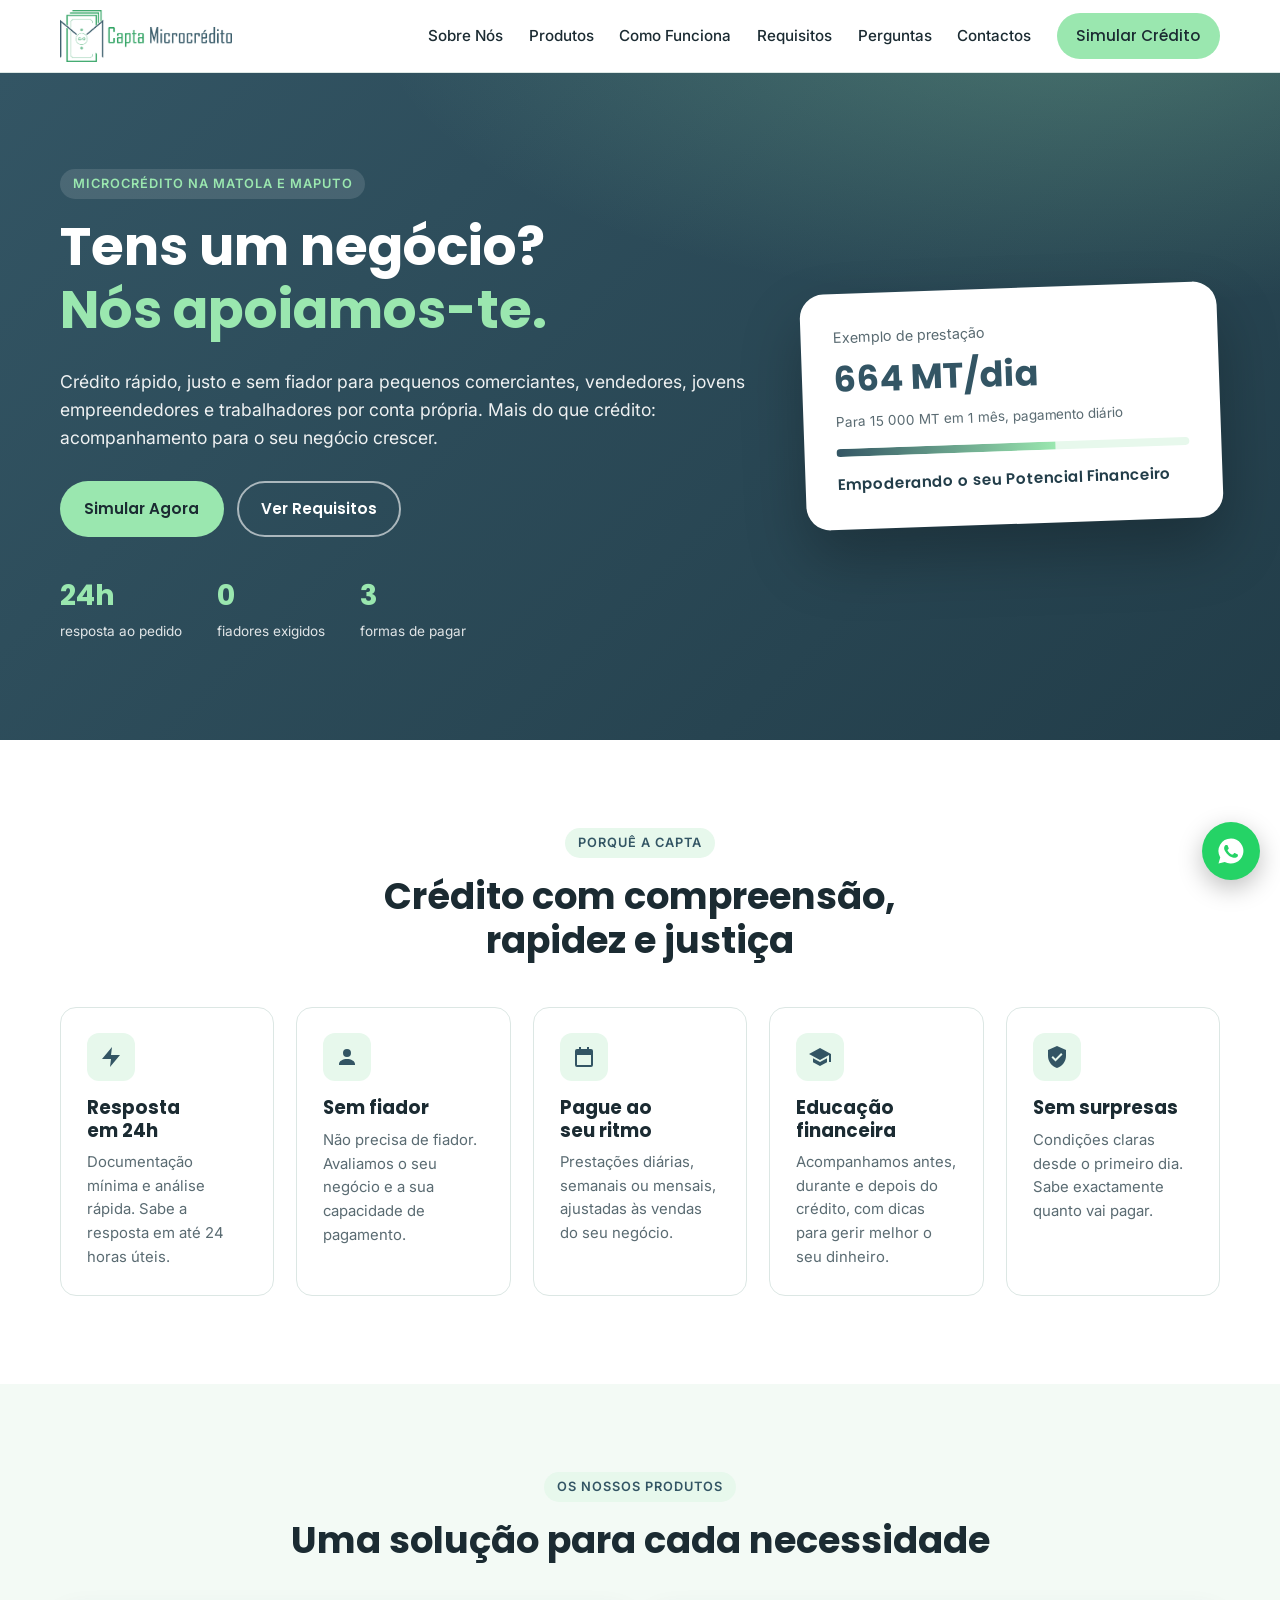
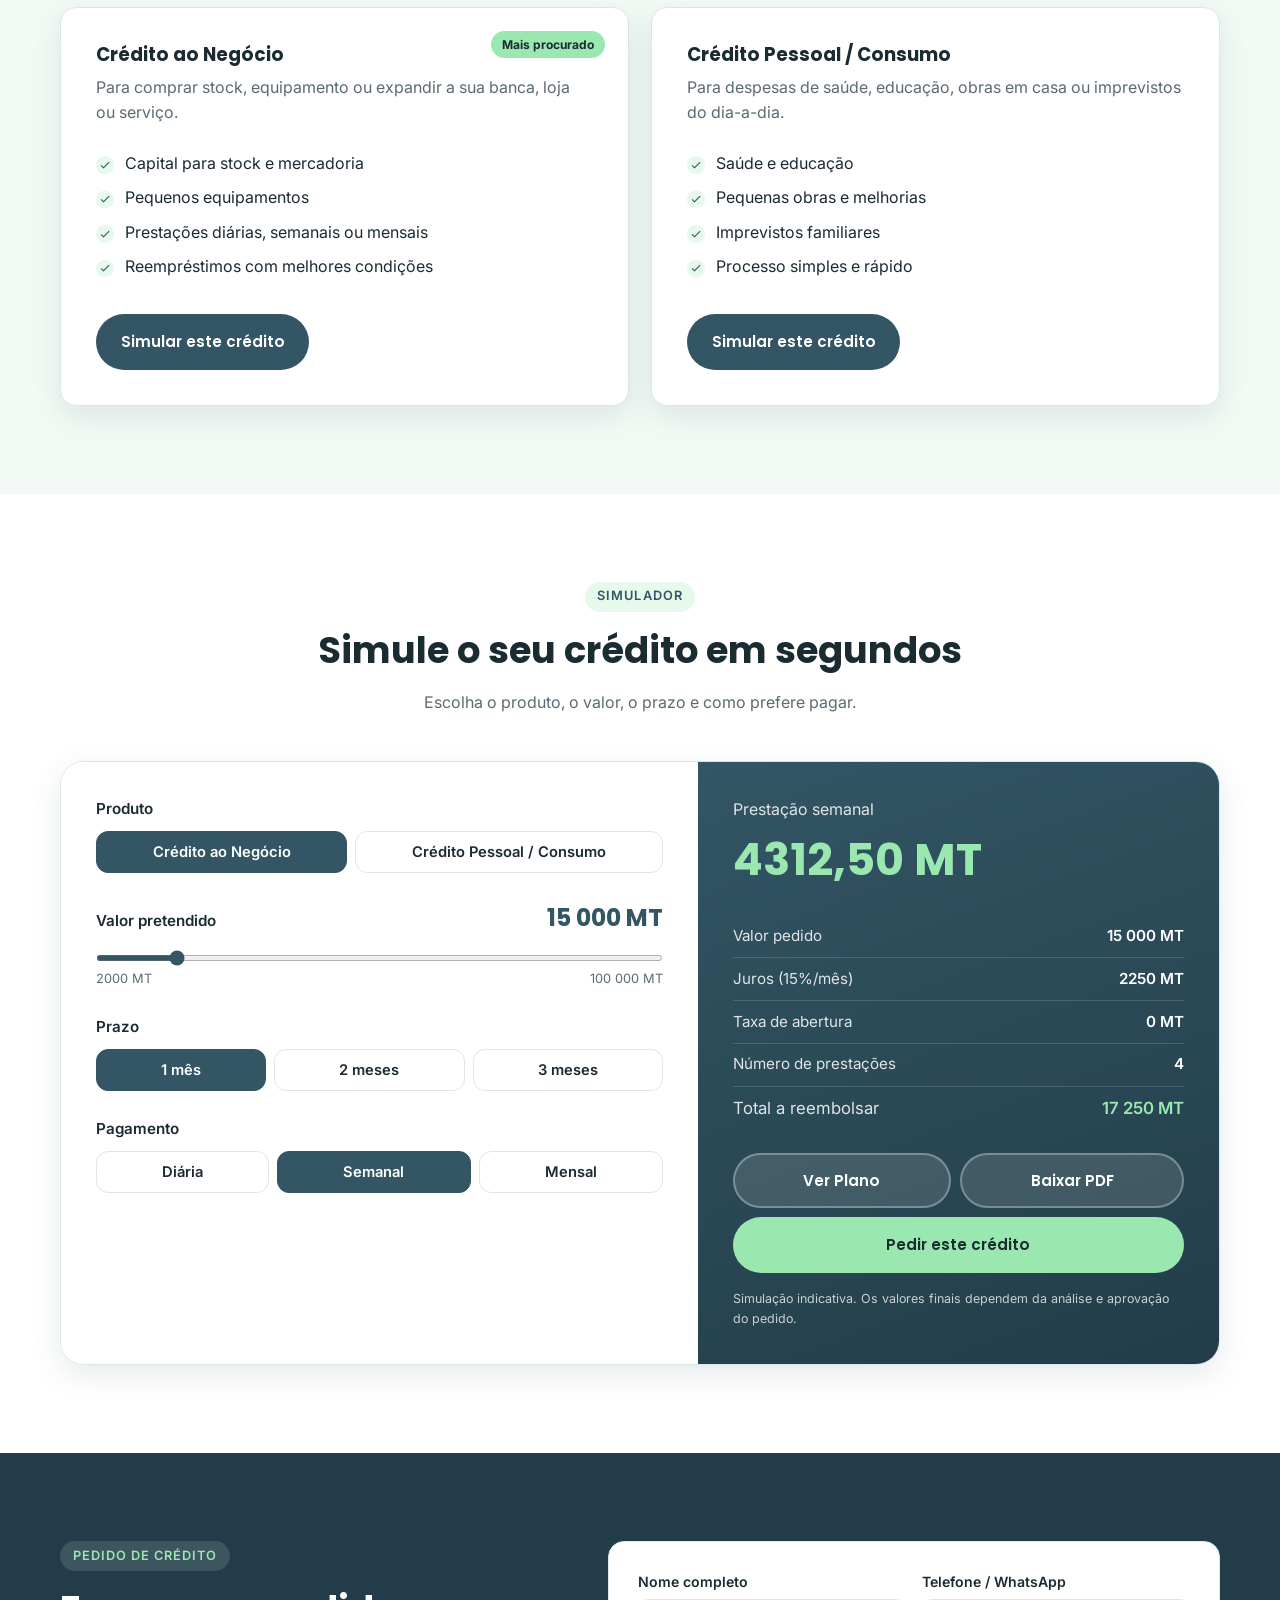
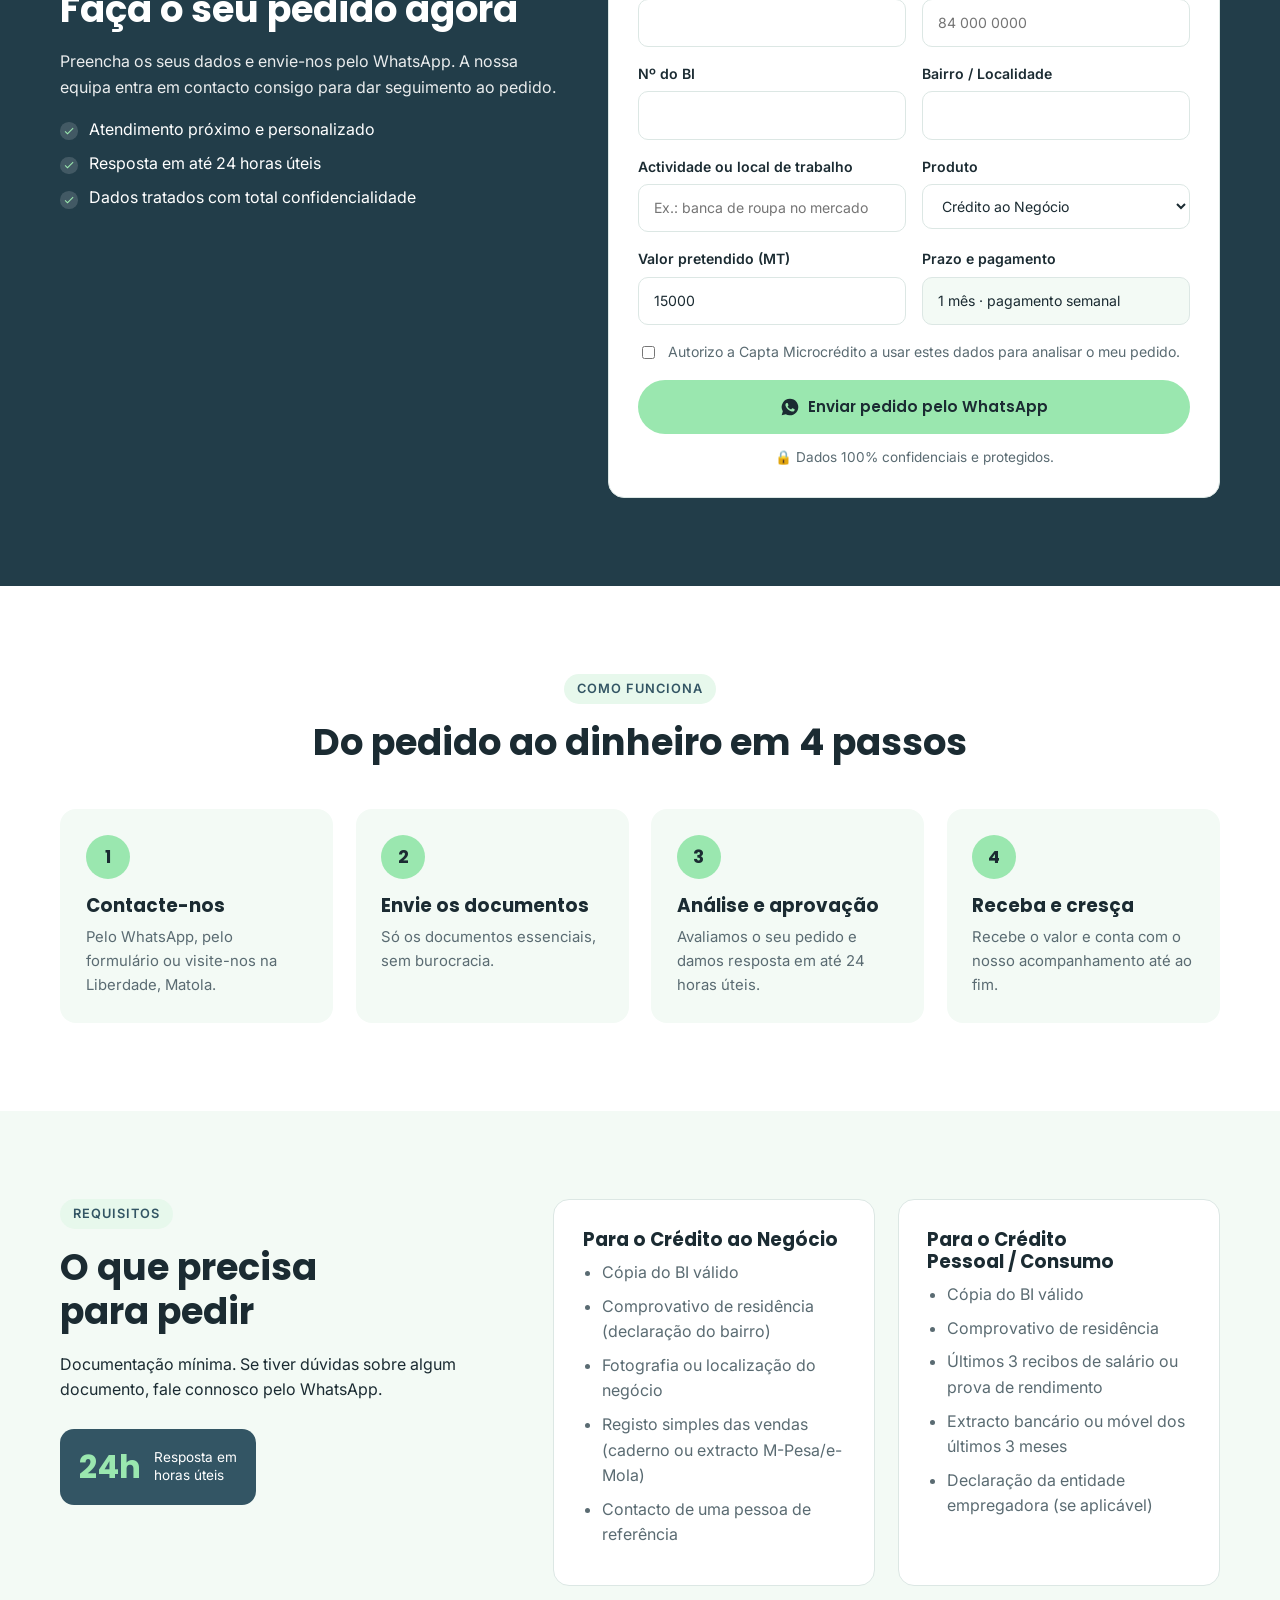
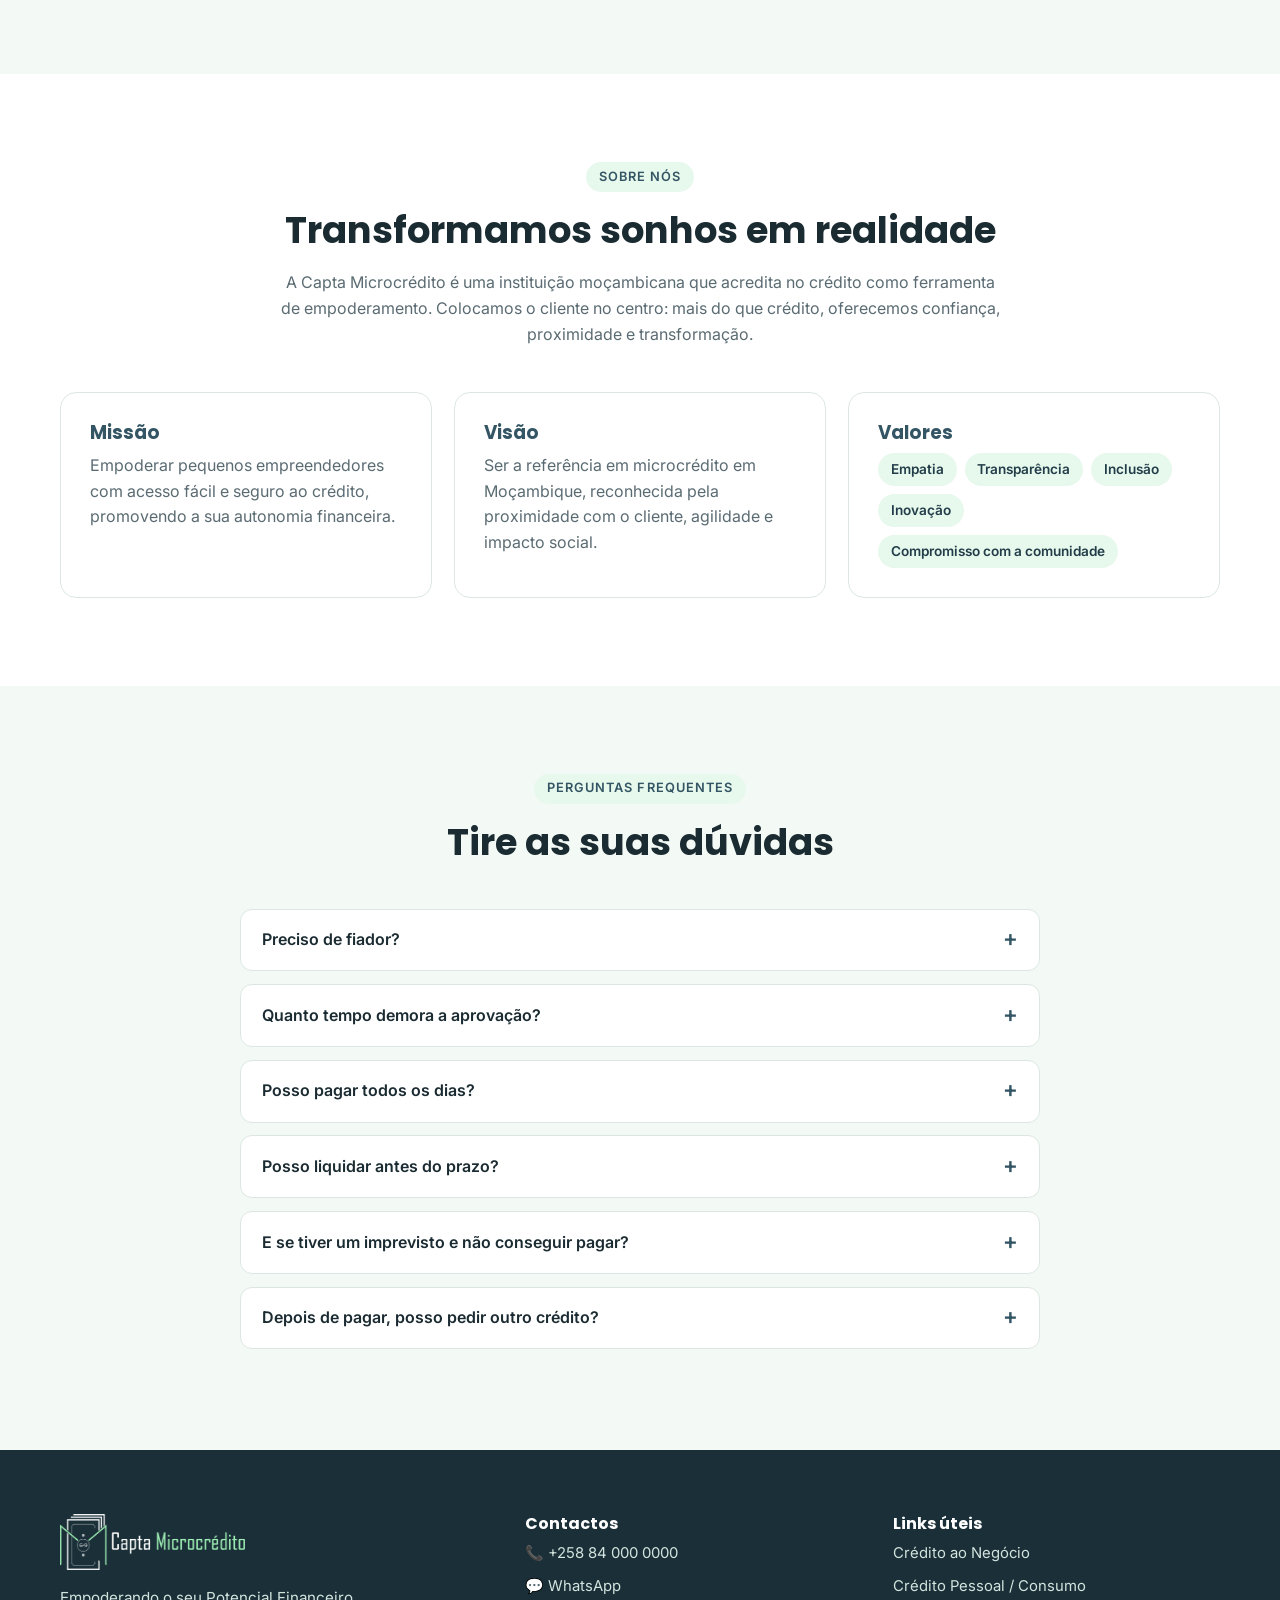
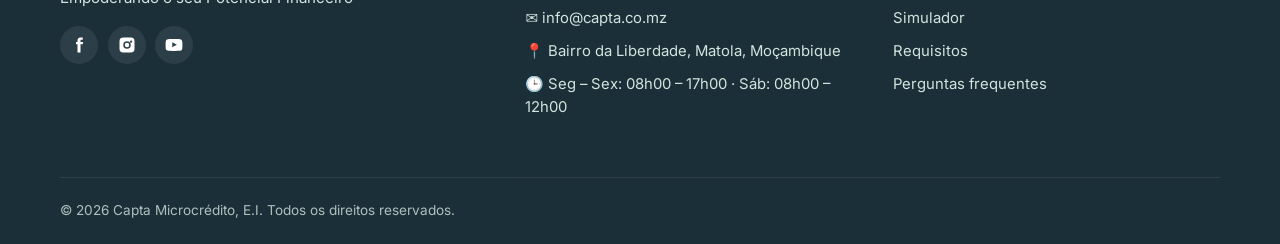
==== index.html @ 73d85172 "Site Capta: index.html" ====
<!doctype html>
<html lang="pt">
<head>
  <meta charset="utf-8">
  <meta name="viewport" content="width=device-width, initial-scale=1">
  <title>Capta Microcrédito | Crédito rápido e justo em Moçambique</title>
  <meta name="description" content="Capta Microcrédito: crédito para o seu negócio e para as suas necessidades pessoais, sem fiador, com resposta em até 24 horas. Simule já.">
  <meta property="og:title" content="Capta Microcrédito — Empoderando o seu Potencial Financeiro">
  <meta property="og:description" content="Crédito rápido, justo e sem fiador para pequenos empreendedores. Simule online.">
  <link rel="icon" href="assets/favicon.png" type="image/png">
  <link rel="apple-touch-icon" href="assets/favicon.png">
  <meta name="theme-color" content="#335564">
  <link rel="preconnect" href="https://fonts.googleapis.com">
  <link rel="preconnect" href="https://fonts.gstatic.com" crossorigin>
  <link href="https://fonts.googleapis.com/css2?family=Poppins:wght@500;600;700&family=Inter:wght@400;500;600&display=swap" rel="stylesheet">
  <link rel="stylesheet" href="css/style.css">
</head>
<body>

<!-- ============ CABEÇALHO ============ -->
<header class="header" id="topo">
  <div class="container header__inner">
    <a href="#topo" class="logo" aria-label="Capta Microcrédito — início">
      <img src="assets/logo.png" alt="Capta Microcrédito" width="172" height="52">
    </a>
    <button class="menu-toggle" aria-label="Abrir menu" aria-expanded="false">
      <span></span><span></span><span></span>
    </button>
    <nav class="nav" aria-label="Menu principal">
      <a href="#sobre">Sobre Nós</a>
      <a href="#produtos">Produtos</a>
      <a href="#como-funciona">Como Funciona</a>
      <a href="#requisitos">Requisitos</a>
      <a href="#faq">Perguntas</a>
      <a href="#contactos">Contactos</a>
      <a href="#simulador" class="btn btn--accent btn--sm">Simular Crédito</a>
    </nav>
  </div>
</header>

<main>
<!-- ============ HERO ============ -->
<section class="hero">
  <div class="container hero__inner">
    <div class="hero__text">
      <span class="eyebrow">Microcrédito na Matola e Maputo</span>
      <h1>Tens um negócio? <br><span class="hl">Nós apoiamos-te.</span></h1>
      <p class="lead">Crédito rápido, justo e sem fiador para pequenos comerciantes, vendedores, jovens empreendedores e trabalhadores por conta própria. Mais do que crédito: acompanhamento para o seu negócio crescer.</p>
      <div class="hero__cta">
        <a href="#simulador" class="btn btn--accent">Simular Agora</a>
        <a href="#requisitos" class="btn btn--ghost">Ver Requisitos</a>
      </div>
      <ul class="hero__stats">
        <li><strong>24h</strong><span>resposta ao pedido</span></li>
        <li><strong>0</strong><span>fiadores exigidos</span></li>
        <li><strong>3</strong><span>formas de pagar</span></li>
      </ul>
    </div>
    <div class="hero__card" aria-hidden="true">
      <div class="mini-sim">
        <p class="mini-sim__label">Exemplo de prestação</p>
        <p class="mini-sim__value" id="heroExemplo">—</p>
        <p class="mini-sim__note" id="heroExemploNota">&nbsp;</p>
        <div class="mini-sim__bar"><span></span></div>
        <p class="mini-sim__slogan">Empoderando o seu Potencial Financeiro</p>
      </div>
    </div>
  </div>
</section>

<!-- ============ DIFERENCIAIS ============ -->
<section class="section" id="diferenciais">
  <div class="container">
    <div class="section__head">
      <span class="eyebrow">Porquê a Capta</span>
      <h2>Crédito com compreensão, rapidez e justiça</h2>
    </div>
    <div class="grid grid--5">
      <article class="feature">
        <div class="feature__icon"><svg viewBox="0 0 24 24"><path d="M13 2 3 14h9l-1 8 10-12h-9l1-8z"/></svg></div>
        <h3>Resposta em 24h</h3>
        <p>Documentação mínima e análise rápida. Sabe a resposta em até 24 horas úteis.</p>
      </article>
      <article class="feature">
        <div class="feature__icon"><svg viewBox="0 0 24 24"><path d="M12 12a4 4 0 1 0 0-8 4 4 0 0 0 0 8zm0 2c-4 0-8 2-8 5v1h16v-1c0-3-4-5-8-5z"/></svg></div>
        <h3>Sem fiador</h3>
        <p>Não precisa de fiador. Avaliamos o seu negócio e a sua capacidade de pagamento.</p>
      </article>
      <article class="feature">
        <div class="feature__icon"><svg viewBox="0 0 24 24"><path d="M7 2v2H5a2 2 0 0 0-2 2v14a2 2 0 0 0 2 2h14a2 2 0 0 0 2-2V6a2 2 0 0 0-2-2h-2V2h-2v2H9V2H7zm-2 8h14v10H5V10z"/></svg></div>
        <h3>Pague ao seu ritmo</h3>
        <p>Prestações diárias, semanais ou mensais, ajustadas às vendas do seu negócio.</p>
      </article>
      <article class="feature">
        <div class="feature__icon"><svg viewBox="0 0 24 24"><path d="M12 3 1 9l11 6 9-4.9V17h2V9L12 3zM5 13.2v4L12 21l7-3.8v-4L12 17l-7-3.8z"/></svg></div>
        <h3>Educação financeira</h3>
        <p>Acompanhamos antes, durante e depois do crédito, com dicas para gerir melhor o seu dinheiro.</p>
      </article>
      <article class="feature">
        <div class="feature__icon"><svg viewBox="0 0 24 24"><path d="M12 1 3 5v6c0 5.5 3.8 10.7 9 12 5.2-1.3 9-6.5 9-12V5l-9-4zm-1.5 15.5-4-4 1.4-1.4 2.6 2.6 5.6-5.6 1.4 1.4-7 7z"/></svg></div>
        <h3>Sem surpresas</h3>
        <p>Condições claras desde o primeiro dia. Sabe exactamente quanto vai pagar.</p>
      </article>
    </div>
  </div>
</section>

<!-- ============ PRODUTOS ============ -->
<section class="section section--tint" id="produtos">
  <div class="container">
    <div class="section__head">
      <span class="eyebrow">Os nossos produtos</span>
      <h2>Uma solução para cada necessidade</h2>
    </div>
    <div class="grid grid--2">
      <article class="product">
        <div class="product__tag">Mais procurado</div>
        <h3>Crédito ao Negócio</h3>
        <p>Para comprar stock, equipamento ou expandir a sua banca, loja ou serviço.</p>
        <ul class="checks">
          <li>Capital para stock e mercadoria</li>
          <li>Pequenos equipamentos</li>
          <li>Prestações diárias, semanais ou mensais</li>
          <li>Reempréstimos com melhores condições</li>
        </ul>
        <a href="#simulador" class="btn btn--primary" data-produto="negocio">Simular este crédito</a>
      </article>
      <article class="product">
        <h3>Crédito Pessoal / Consumo</h3>
        <p>Para despesas de saúde, educação, obras em casa ou imprevistos do dia-a-dia.</p>
        <ul class="checks">
          <li>Saúde e educação</li>
          <li>Pequenas obras e melhorias</li>
          <li>Imprevistos familiares</li>
          <li>Processo simples e rápido</li>
        </ul>
        <a href="#simulador" class="btn btn--primary" data-produto="consumo">Simular este crédito</a>
      </article>
    </div>
  </div>
</section>

<!-- ============ SIMULADOR ============ -->
<section class="section" id="simulador">
  <div class="container">
    <div class="section__head">
      <span class="eyebrow">Simulador</span>
      <h2>Simule o seu crédito em segundos</h2>
      <p>Escolha o produto, o valor, o prazo e como prefere pagar.</p>
    </div>

    <div class="sim">
      <form class="sim__form" id="simForm" onsubmit="return false">
        <fieldset class="seg" aria-label="Produto">
          <legend>Produto</legend>
          <div class="seg__opts" id="simProduto"></div>
        </fieldset>

        <div class="field">
          <div class="field__row">
            <label for="simValor">Valor pretendido</label>
            <output id="simValorOut" class="field__val">—</output>
          </div>
          <input type="range" id="simValor">
          <div class="field__minmax"><span id="simMin"></span><span id="simMax"></span></div>
        </div>

        <fieldset class="seg" aria-label="Prazo">
          <legend>Prazo</legend>
          <div class="seg__opts" id="simPrazo"></div>
        </fieldset>

        <fieldset class="seg" aria-label="Frequência de pagamento">
          <legend>Pagamento</legend>
          <div class="seg__opts" id="simFreq"></div>
        </fieldset>
      </form>

      <div class="sim__result" aria-live="polite">
        <p class="sim__label" id="resPrestLabel">Prestação</p>
        <p class="sim__big" id="resPrest">—</p>
        <dl class="sim__list">
          <div><dt>Valor pedido</dt><dd id="resValor">—</dd></div>
          <div><dt>Juros (<span id="resTaxa"></span>)</dt><dd id="resJuros">—</dd></div>
          <div id="resAberturaRow"><dt>Taxa de abertura</dt><dd id="resAbertura">—</dd></div>
          <div><dt>Número de prestações</dt><dd id="resN">—</dd></div>
          <div class="sim__total"><dt>Total a reembolsar</dt><dd id="resTotal">—</dd></div>
        </dl>
        <div class="sim__actions">
          <button type="button" class="btn btn--light" id="btnPlano">Ver Plano</button>
          <button type="button" class="btn btn--light" id="btnPdf">Baixar PDF</button>
          <a href="#pedido" class="btn btn--accent" id="btnPedir">Pedir este crédito</a>
        </div>
        <p class="sim__disclaimer">Simulação indicativa. Os valores finais dependem da análise e aprovação do pedido.</p>
      </div>
    </div>

    <div class="plano" id="plano" hidden>
      <div class="plano__head">
        <h3>Plano de pagamento</h3>
        <p id="planoResumo"></p>
      </div>
      <div class="table-wrap">
        <table>
          <thead><tr><th>Nº</th><th>Data prevista</th><th>Prestação</th><th>Saldo em dívida</th></tr></thead>
          <tbody id="planoBody"></tbody>
        </table>
      </div>
    </div>
  </div>
</section>

<!-- ============ PEDIDO ============ -->
<section class="section section--dark" id="pedido">
  <div class="container pedido">
    <div class="pedido__text">
      <span class="eyebrow eyebrow--light">Pedido de crédito</span>
      <h2>Faça o seu pedido agora</h2>
      <p>Preencha os seus dados e envie-nos pelo WhatsApp. A nossa equipa entra em contacto consigo para dar seguimento ao pedido.</p>
      <ul class="checks checks--light">
        <li>Atendimento próximo e personalizado</li>
        <li>Resposta em até 24 horas úteis</li>
        <li>Dados tratados com total confidencialidade</li>
      </ul>
    </div>
    <form class="card form" id="pedidoForm" novalidate>
      <div class="form__grid">
        <label>Nome completo<input name="nome" required autocomplete="name"></label>
        <label>Telefone / WhatsApp<input name="telefone" required inputmode="tel" autocomplete="tel" placeholder="84 000 0000"></label>
        <label>Nº do BI<input name="bi" required></label>
        <label>Bairro / Localidade<input name="bairro" required></label>
        <label>Actividade ou local de trabalho<input name="actividade" required placeholder="Ex.: banca de roupa no mercado"></label>
        <label>Produto
          <select name="produto" id="pedidoProduto"></select>
        </label>
        <label>Valor pretendido (MT)<input name="valor" id="pedidoValor" inputmode="numeric" required></label>
        <label>Prazo e pagamento<input name="prazo" id="pedidoPrazo" readonly></label>
      </div>
      <label class="consent"><input type="checkbox" name="consent" required> Autorizo a Capta Microcrédito a usar estes dados para analisar o meu pedido.</label>
      <p class="form__error" id="pedidoErro" hidden>Por favor preencha todos os campos e aceite a autorização.</p>
      <button type="submit" class="btn btn--accent btn--block">
        <svg class="wa-ico" viewBox="0 0 24 24" aria-hidden="true"><path d="M12 2a10 10 0 0 0-8.6 15.1L2 22l5-1.3A10 10 0 1 0 12 2zm5.4 14.2c-.2.6-1.3 1.2-1.8 1.2-.5.1-1 .2-3.3-.7-2.8-1.1-4.5-4-4.7-4.2-.1-.2-1.1-1.5-1.1-2.8 0-1.4.7-2 1-2.3.2-.3.5-.3.7-.3h.5c.2 0 .4 0 .6.5l.8 2c.1.2.1.3 0 .5l-.3.5-.4.4c-.1.1-.3.3-.1.6.2.3.7 1.2 1.5 1.9 1 .9 1.9 1.2 2.2 1.3.3.1.4.1.6-.1l.8-1c.2-.3.4-.2.6-.1l2 .9c.3.1.5.2.5.3.1.1.1.7-.1 1.3z"/></svg>
        Enviar pedido pelo WhatsApp
      </button>
      <p class="form__note">🔒 Dados 100% confidenciais e protegidos.</p>
    </form>
  </div>
</section>

<!-- ============ COMO FUNCIONA ============ -->
<section class="section" id="como-funciona">
  <div class="container">
    <div class="section__head">
      <span class="eyebrow">Como funciona</span>
      <h2>Do pedido ao dinheiro em 4 passos</h2>
    </div>
    <ol class="steps">
      <li><span class="steps__n">1</span><h3>Contacte-nos</h3><p>Pelo WhatsApp, pelo formulário ou visite-nos na Liberdade, Matola.</p></li>
      <li><span class="steps__n">2</span><h3>Envie os documentos</h3><p>Só os documentos essenciais, sem burocracia.</p></li>
      <li><span class="steps__n">3</span><h3>Análise e aprovação</h3><p>Avaliamos o seu pedido e damos resposta em até 24 horas úteis.</p></li>
      <li><span class="steps__n">4</span><h3>Receba e cresça</h3><p>Recebe o valor e conta com o nosso acompanhamento até ao fim.</p></li>
    </ol>
  </div>
</section>

<!-- ============ REQUISITOS ============ -->
<section class="section section--tint" id="requisitos">
  <div class="container req">
    <div class="req__text">
      <span class="eyebrow">Requisitos</span>
      <h2>O que precisa para pedir</h2>
      <p>Documentação mínima. Se tiver dúvidas sobre algum documento, fale connosco pelo WhatsApp.</p>
      <div class="badge-24"><strong>24h</strong><span>Resposta em<br>horas úteis</span></div>
    </div>
    <div class="grid grid--2 req__cols">
      <div class="card">
        <h3>Para o Crédito ao Negócio</h3>
        <ul class="docs">
          <li>Cópia do BI válido</li>
          <li>Comprovativo de residência (declaração do bairro)</li>
          <li>Fotografia ou localização do negócio</li>
          <li>Registo simples das vendas (caderno ou extracto M-Pesa/e-Mola)</li>
          <li>Contacto de uma pessoa de referência</li>
        </ul>
      </div>
      <div class="card">
        <h3>Para o Crédito Pessoal / Consumo</h3>
        <ul class="docs">
          <li>Cópia do BI válido</li>
          <li>Comprovativo de residência</li>
          <li>Últimos 3 recibos de salário ou prova de rendimento</li>
          <li>Extracto bancário ou móvel dos últimos 3 meses</li>
          <li>Declaração da entidade empregadora (se aplicável)</li>
        </ul>
      </div>
    </div>
  </div>
</section>

<!-- ============ SOBRE ============ -->
<section class="section" id="sobre">
  <div class="container">
    <div class="section__head">
      <span class="eyebrow">Sobre nós</span>
      <h2>Transformamos sonhos em realidade</h2>
      <p>A Capta Microcrédito é uma instituição moçambicana que acredita no crédito como ferramenta de empoderamento. Colocamos o cliente no centro: mais do que crédito, oferecemos confiança, proximidade e transformação.</p>
    </div>
    <div class="grid grid--3">
      <article class="card mvv">
        <h3>Missão</h3>
        <p>Empoderar pequenos empreendedores com acesso fácil e seguro ao crédito, promovendo a sua autonomia financeira.</p>
      </article>
      <article class="card mvv">
        <h3>Visão</h3>
        <p>Ser a referência em microcrédito em Moçambique, reconhecida pela proximidade com o cliente, agilidade e impacto social.</p>
      </article>
      <article class="card mvv">
        <h3>Valores</h3>
        <ul class="pills">
          <li>Empatia</li><li>Transparência</li><li>Inclusão</li><li>Inovação</li><li>Compromisso com a comunidade</li>
        </ul>
      </article>
    </div>
  </div>
</section>

<!-- ============ FAQ ============ -->
<section class="section section--tint" id="faq">
  <div class="container container--narrow">
    <div class="section__head">
      <span class="eyebrow">Perguntas frequentes</span>
      <h2>Tire as suas dúvidas</h2>
    </div>
    <div class="faq">
      <details><summary>Preciso de fiador?</summary><p>Não. Na Capta o fiador não é obrigatório. Avaliamos o seu negócio ou rendimento e a sua capacidade de pagamento.</p></details>
      <details><summary>Quanto tempo demora a aprovação?</summary><p>Depois de recebermos os documentos, damos resposta em até 24 horas úteis.</p></details>
      <details><summary>Posso pagar todos os dias?</summary><p>Sim. Pode escolher prestações diárias, semanais ou mensais, conforme o ritmo das suas vendas.</p></details>
      <details><summary>Posso liquidar antes do prazo?</summary><p>Sim. Fale connosco para saber o valor exacto para liquidação antecipada.</p></details>
      <details><summary>E se tiver um imprevisto e não conseguir pagar?</summary><p>Contacte-nos logo. Acompanhamos os nossos clientes e procuramos, em conjunto, a melhor solução.</p></details>
      <details><summary>Depois de pagar, posso pedir outro crédito?</summary><p>Sim. Clientes que cumprem têm acesso a reempréstimos com melhores condições.</p></details>
    </div>
  </div>
</section>
</main>

<!-- ============ RODAPÉ ============ -->
<footer class="footer" id="contactos">
  <div class="container footer__grid">
    <div>
      <img src="assets/logo-branco.png" alt="Capta Microcrédito" width="185" height="56" style="height:56px;width:auto">
      <p class="footer__slogan">Empoderando o seu Potencial Financeiro</p>
      <div class="social">
        <a id="lnkFacebook" href="#" aria-label="Facebook"><svg viewBox="0 0 24 24"><path d="M14 8V6c0-.9.6-1 1-1h2V2h-3c-3 0-4 2-4 4v2H8v3h2v11h4V11h3l.5-3H14z"/></svg></a>
        <a id="lnkInstagram" href="#" aria-label="Instagram"><svg viewBox="0 0 24 24"><path d="M7 2h10a5 5 0 0 1 5 5v10a5 5 0 0 1-5 5H7a5 5 0 0 1-5-5V7a5 5 0 0 1 5-5zm5 5a5 5 0 1 0 0 10 5 5 0 0 0 0-10zm0 2a3 3 0 1 1 0 6 3 3 0 0 1 0-6zm5.5-3a1.5 1.5 0 1 0 0 3 1.5 1.5 0 0 0 0-3z"/></svg></a>
        <a id="lnkYoutube" href="#" aria-label="YouTube"><svg viewBox="0 0 24 24"><path d="M23 7.5s-.2-1.6-.9-2.3c-.9-.9-1.9-.9-2.3-1C16.5 4 12 4 12 4s-4.5 0-7.8.2c-.5.1-1.5.1-2.3 1C1.2 5.9 1 7.5 1 7.5S.8 9.4.8 11.3v1.4c0 1.9.2 3.8.2 3.8s.2 1.6.9 2.3c.9.9 2 .9 2.5 1 1.8.2 7.6.2 7.6.2s4.5 0 7.8-.2c.5-.1 1.5-.1 2.3-1 .7-.7.9-2.3.9-2.3s.2-1.9.2-3.8v-1.4c0-1.9-.2-3.8-.2-3.8zM9.7 15.1V8.4l6.1 3.4-6.1 3.3z"/></svg></a>
      </div>
    </div>
    <div>
      <h4>Contactos</h4>
      <ul class="footer__list" id="footerContactos"></ul>
    </div>
    <div>
      <h4>Links úteis</h4>
      <ul class="footer__list">
        <li><a href="#produtos">Crédito ao Negócio</a></li>
        <li><a href="#produtos">Crédito Pessoal / Consumo</a></li>
        <li><a href="#simulador">Simulador</a></li>
        <li><a href="#requisitos">Requisitos</a></li>
        <li><a href="#faq">Perguntas frequentes</a></li>
      </ul>
    </div>
  </div>
  <div class="container footer__bottom">
    <p>© <span id="ano"></span> Capta Microcrédito, E.I. Todos os direitos reservados.</p>
  </div>
</footer>

<a class="wa-float" id="waFloat" href="#" target="_blank" rel="noopener" aria-label="Fale connosco no WhatsApp">
  <svg viewBox="0 0 24 24"><path d="M12 2a10 10 0 0 0-8.6 15.1L2 22l5-1.3A10 10 0 1 0 12 2zm5.4 14.2c-.2.6-1.3 1.2-1.8 1.2-.5.1-1 .2-3.3-.7-2.8-1.1-4.5-4-4.7-4.2-.1-.2-1.1-1.5-1.1-2.8 0-1.4.7-2 1-2.3.2-.3.5-.3.7-.3h.5c.2 0 .4 0 .6.5l.8 2c.1.2.1.3 0 .5l-.3.5-.4.4c-.1.1-.3.3-.1.6.2.3.7 1.2 1.5 1.9 1 .9 1.9 1.2 2.2 1.3.3.1.4.1.6-.1l.8-1c.2-.3.4-.2.6-.1l2 .9c.3.1.5.2.5.3.1.1.1.7-.1 1.3z"/></svg>
</a>

<script src="js/config.js"></script>
<script src="js/main.js"></script>
</body>
</html>
---- css/style.css ----
/* ===== Capta Microcrédito — estilos =====
   Para mudar as cores da marca, altere apenas as variáveis abaixo. */
:root{
  --primary:#335564;        /* azul-ardósia do logótipo Capta */
  --primary-dark:#223D49;
  --primary-soft:#E7F8EC;
  --accent:#9AE7AF;         /* verde-menta do logótipo Capta */
  --accent-dark:#7DD896;
  --ink:#1B2B32;
  --muted:#5A6B72;
  --line:#DCE7E4;
  --bg:#FFFFFF;
  --tint:#F3FAF5;
  --radius:16px;
  --shadow:0 10px 30px rgba(51,85,100,.12);
  --font-head:"Poppins",system-ui,sans-serif;
  --font-body:"Inter",system-ui,sans-serif;
}
*{box-sizing:border-box}
html{scroll-behavior:smooth;scroll-padding-top:80px}
body{margin:0;font-family:var(--font-body);color:var(--ink);background:var(--bg);line-height:1.6;-webkit-font-smoothing:antialiased}
img,svg{display:block;max-width:100%}
a{color:inherit}
h1,h2,h3,h4{font-family:var(--font-head);line-height:1.2;margin:0 0 .5em;text-wrap:balance}
h1{font-size:clamp(2rem,5vw,3.3rem)}
h2{font-size:clamp(1.6rem,3.4vw,2.3rem)}
h3{font-size:1.15rem}
p{margin:0 0 1em}
.container{width:min(1160px,100% - 32px);margin-inline:auto}
.container--narrow{width:min(800px,100% - 32px)}

/* Botões */
.btn{display:inline-flex;align-items:center;justify-content:center;gap:.5rem;padding:.85rem 1.4rem;border-radius:999px;font-weight:600;font-family:var(--font-head);font-size:.95rem;text-decoration:none;border:2px solid transparent;cursor:pointer;transition:transform .15s,background .2s,box-shadow .2s}
.btn:hover{transform:translateY(-1px)}
.btn:focus-visible{outline:3px solid var(--accent);outline-offset:2px}
.btn--primary{background:var(--primary);color:#fff}
.btn--primary:hover{background:var(--primary-dark)}
.btn--accent{background:var(--accent);color:var(--ink)}
.btn--accent:hover{background:var(--accent-dark)}
.btn--ghost{border-color:rgba(255,255,255,.6);color:#fff}
.btn--ghost:hover{background:rgba(255,255,255,.1)}
.btn--light{background:rgba(255,255,255,.12);color:#fff;border-color:rgba(255,255,255,.3)}
.btn--light:hover{background:rgba(255,255,255,.2)}
.btn--sm{padding:.55rem 1.1rem;font-size:.88rem}
.btn--block{width:100%}
.wa-ico{width:20px;height:20px;fill:currentColor}

.eyebrow{display:inline-block;font-size:.8rem;font-weight:600;letter-spacing:.08em;text-transform:uppercase;color:var(--primary);background:var(--primary-soft);padding:.3rem .8rem;border-radius:999px;margin-bottom:1rem}
.eyebrow--light{background:rgba(255,255,255,.12);color:var(--accent)}

/* Cabeçalho */
.header{position:sticky;top:0;z-index:50;background:rgba(255,255,255,.95);backdrop-filter:blur(8px);border-bottom:1px solid var(--line)}
.header__inner{display:flex;align-items:center;justify-content:space-between;height:72px}
.logo img{height:52px;width:auto}
.nav{display:flex;align-items:center;gap:1.6rem}
.nav a{text-decoration:none;font-weight:500;font-size:.95rem}
.nav a:not(.btn):hover{color:var(--primary)}
.menu-toggle{display:none;background:none;border:0;padding:8px;cursor:pointer}
.menu-toggle span{display:block;width:24px;height:2px;background:var(--ink);margin:5px 0;transition:.2s}

/* Hero */
.hero{background:radial-gradient(1200px 500px at 85% -10%,rgba(154,231,175,.28),transparent 60%),linear-gradient(135deg,var(--primary) 0%,var(--primary-dark) 100%);color:#fff;padding:clamp(3rem,8vw,6rem) 0}
.hero__inner{display:grid;grid-template-columns:1.25fr .75fr;gap:3rem;align-items:center}
.hero .eyebrow{background:rgba(255,255,255,.12);color:var(--accent)}
.hl{color:var(--accent)}
.lead{font-size:1.1rem;opacity:.92;max-width:40em}
.hero__cta{display:flex;flex-wrap:wrap;gap:.8rem;margin:1.8rem 0 2.2rem}
.hero__stats{list-style:none;padding:0;margin:0;display:flex;gap:2.2rem;flex-wrap:wrap}
.hero__stats strong{display:block;font-family:var(--font-head);font-size:1.8rem;color:var(--accent)}
.hero__stats span{font-size:.85rem;opacity:.85}
.mini-sim{background:#fff;color:var(--ink);border-radius:24px;padding:2rem;box-shadow:0 30px 60px rgba(0,0,0,.25);transform:rotate(-2deg)}
.mini-sim__label{color:var(--muted);font-size:.9rem;margin:0}
.mini-sim__value{font-family:var(--font-head);font-size:2.2rem;font-weight:700;color:var(--primary);margin:.2rem 0}
.mini-sim__note{font-size:.85rem;color:var(--muted)}
.mini-sim__bar{height:8px;background:var(--primary-soft);border-radius:8px;overflow:hidden;margin:1rem 0}
.mini-sim__bar span{display:block;height:100%;width:62%;background:linear-gradient(90deg,var(--primary),var(--accent))}
.mini-sim__slogan{font-family:var(--font-head);font-weight:600;font-size:.95rem;margin:0;color:var(--primary-dark)}

/* Secções */
.section{padding:clamp(3.5rem,7vw,5.5rem) 0}
.section--tint{background:var(--tint)}
.section--dark{background:var(--primary-dark);color:#fff}
.section__head{text-align:center;max-width:720px;margin:0 auto 2.8rem}
.section__head p{color:var(--muted)}
.grid{display:grid;gap:1.4rem}
.grid--2{grid-template-columns:repeat(2,1fr)}
.grid--3{grid-template-columns:repeat(3,1fr)}
.grid--5{grid-template-columns:repeat(5,1fr)}
.card{background:#fff;border:1px solid var(--line);border-radius:var(--radius);padding:1.8rem;color:var(--ink)}

.feature{background:#fff;border:1px solid var(--line);border-radius:var(--radius);padding:1.6rem;transition:box-shadow .2s,transform .2s}
.feature:hover{box-shadow:var(--shadow);transform:translateY(-3px)}
.feature__icon{width:48px;height:48px;border-radius:12px;background:var(--primary-soft);display:grid;place-items:center;margin-bottom:1rem}
.feature__icon svg{width:24px;height:24px;fill:var(--primary)}
.feature p{color:var(--muted);font-size:.93rem;margin:0}

.product{position:relative;background:#fff;border-radius:var(--radius);padding:2.2rem;border:1px solid var(--line);box-shadow:var(--shadow);display:flex;flex-direction:column}
.product p{color:var(--muted)}
.product .btn{margin-top:auto;align-self:flex-start}
.product__tag{position:absolute;top:1.4rem;right:1.4rem;background:var(--accent);color:var(--ink);font-size:.75rem;font-weight:700;padding:.25rem .7rem;border-radius:999px}
.checks{list-style:none;padding:0;margin:0 0 1.6rem}
.checks li{position:relative;padding-left:1.8rem;margin:.55rem 0}
.checks li::before{content:"";position:absolute;left:0;top:.35em;width:1.1rem;height:1.1rem;border-radius:50%;background:var(--primary-soft) url("data:image/svg+xml,%3Csvg xmlns='http://www.w3.org/2000/svg' viewBox='0 0 24 24'%3E%3Cpath fill='%23335564' d='M9 16.2 4.8 12l-1.4 1.4L9 19 21 7l-1.4-1.4z'/%3E%3C/svg%3E") center/70% no-repeat}
.checks--light li::before{background-color:rgba(255,255,255,.15);background-image:url("data:image/svg+xml,%3Csvg xmlns='http://www.w3.org/2000/svg' viewBox='0 0 24 24'%3E%3Cpath fill='%239AE7AF' d='M9 16.2 4.8 12l-1.4 1.4L9 19 21 7l-1.4-1.4z'/%3E%3C/svg%3E")}

/* Simulador */
.sim{display:grid;grid-template-columns:1.1fr .9fr;border-radius:24px;overflow:hidden;box-shadow:var(--shadow);border:1px solid var(--line)}
.sim__form{padding:2.2rem;background:#fff;display:flex;flex-direction:column;gap:1.6rem}
.seg{border:0;padding:0;margin:0}
.seg legend,.field label{font-weight:600;font-size:.95rem;margin-bottom:.6rem;padding:0}
.seg__opts{display:flex;flex-wrap:wrap;gap:.5rem}
.seg__opts button{flex:1 1 auto;min-width:90px;padding:.7rem 1rem;border-radius:12px;border:1.5px solid var(--line);background:#fff;font:600 .92rem var(--font-body);color:var(--ink);cursor:pointer;transition:.15s}
.seg__opts button:hover{border-color:var(--primary)}
.seg__opts button[aria-pressed="true"]{background:var(--primary);border-color:var(--primary);color:#fff}
.field__row{display:flex;justify-content:space-between;align-items:baseline}
.field__val{font-family:var(--font-head);font-size:1.5rem;font-weight:700;color:var(--primary)}
.field__minmax{display:flex;justify-content:space-between;font-size:.8rem;color:var(--muted)}
input[type=range]{width:100%;margin:.8rem 0 .3rem;accent-color:var(--primary);height:6px;cursor:pointer}
.sim__result{background:linear-gradient(160deg,var(--primary),var(--primary-dark));color:#fff;padding:2.2rem;display:flex;flex-direction:column}
.sim__label{margin:0;opacity:.85}
.sim__big{font-family:var(--font-head);font-size:clamp(2rem,4vw,2.8rem);font-weight:700;color:var(--accent);margin:.1rem 0 1.2rem}
.sim__list{margin:0 0 1.4rem}
.sim__list div{display:flex;justify-content:space-between;padding:.55rem 0;border-bottom:1px solid rgba(255,255,255,.15);font-size:.95rem}
.sim__list dt{opacity:.85}
.sim__list dd{margin:0;font-weight:600}
.sim__total{font-size:1.05rem!important;border-bottom:0!important}
.sim__total dd{color:var(--accent)}
.sim__actions{display:flex;flex-wrap:wrap;gap:.6rem;margin-top:auto}
.sim__actions .btn{flex:1 1 auto}
.sim__disclaimer{font-size:.78rem;opacity:.75;margin:1rem 0 0}

.plano{margin-top:2rem;background:#fff;border:1px solid var(--line);border-radius:var(--radius);padding:1.8rem}
.plano__head p{color:var(--muted)}
.table-wrap{overflow:auto;max-height:420px}
table{width:100%;border-collapse:collapse;font-size:.93rem}
th,td{padding:.65rem .8rem;text-align:right;border-bottom:1px solid var(--line);white-space:nowrap}
th:first-child,td:first-child,th:nth-child(2),td:nth-child(2){text-align:left}
thead th{position:sticky;top:0;background:var(--tint);font-weight:600}

/* Pedido */
.pedido{display:grid;grid-template-columns:.9fr 1.1fr;gap:3rem;align-items:start}
.pedido__text p{opacity:.9}
.form label{display:flex;flex-direction:column;gap:.35rem;font-size:.88rem;font-weight:600}
.form__grid{display:grid;grid-template-columns:1fr 1fr;gap:1rem;margin-bottom:1rem}
.form input,.form select{font:inherit;font-weight:400;padding:.75rem .9rem;border:1.5px solid var(--line);border-radius:10px;background:#fff;color:var(--ink);width:100%}
.form input:focus,.form select:focus{outline:none;border-color:var(--primary);box-shadow:0 0 0 3px var(--primary-soft)}
.form input[readonly]{background:var(--tint)}
.consent{flex-direction:row!important;align-items:flex-start;gap:.6rem!important;font-weight:400!important;color:var(--muted);margin-bottom:1rem}
.consent input{width:auto;margin-top:.3rem}
.form__error{color:#B42318;font-size:.88rem}
.form__note{text-align:center;font-size:.85rem;color:var(--muted);margin:.8rem 0 0}
.form .invalid{border-color:#B42318}

/* Passos */
.steps{list-style:none;padding:0;margin:0;display:grid;grid-template-columns:repeat(4,1fr);gap:1.4rem;counter-reset:s}
.steps li{position:relative;padding:1.6rem;border-radius:var(--radius);background:var(--tint)}
.steps__n{display:grid;place-items:center;width:44px;height:44px;border-radius:50%;background:var(--accent);font:700 1.1rem var(--font-head);margin-bottom:1rem}
.steps p{color:var(--muted);font-size:.93rem;margin:0}

/* Requisitos */
.req{display:grid;grid-template-columns:.8fr 1.2fr;gap:3rem;align-items:start}
.docs{padding-left:1.2rem;margin:0}
.docs li{margin:.5rem 0;color:var(--muted)}
.badge-24{display:inline-flex;align-items:center;gap:.8rem;background:var(--primary);color:#fff;border-radius:14px;padding:.9rem 1.2rem;margin-top:.6rem}
.badge-24 strong{font:700 2rem var(--font-head);color:var(--accent)}
.badge-24 span{font-size:.85rem;line-height:1.3}

/* Sobre */
.mvv h3{color:var(--primary)}
.mvv p{color:var(--muted);margin:0}
.pills{list-style:none;padding:0;margin:0;display:flex;flex-wrap:wrap;gap:.5rem}
.pills li{background:var(--primary-soft);color:var(--primary-dark);padding:.35rem .8rem;border-radius:999px;font-size:.85rem;font-weight:600}

/* FAQ */
.faq details{background:#fff;border:1px solid var(--line);border-radius:12px;margin-bottom:.8rem;padding:0 1.3rem}
.faq summary{cursor:pointer;list-style:none;padding:1.1rem 0;font-weight:600;display:flex;justify-content:space-between;gap:1rem}
.faq summary::-webkit-details-marker{display:none}
.faq summary::after{content:"+";font-size:1.4rem;line-height:1;color:var(--primary)}
.faq details[open] summary::after{content:"–"}
.faq details p{color:var(--muted);padding-bottom:1.1rem;margin:0}

/* Rodapé */
.footer{background:#1A2F38;color:#D3E4DE;padding:4rem 0 0}
.footer__grid{display:grid;grid-template-columns:1.3fr 1fr 1fr;gap:2.5rem}
.footer h4{color:#fff;font-size:1rem}
.footer__slogan{margin:1rem 0;font-size:.95rem}
.footer__list{list-style:none;padding:0;margin:0}
.footer__list li{margin:.55rem 0;font-size:.93rem}
.footer__list a{text-decoration:none}
.footer__list a:hover{color:var(--accent)}
.social{display:flex;gap:.6rem}
.social a{width:38px;height:38px;border-radius:50%;background:rgba(255,255,255,.08);display:grid;place-items:center}
.social a:hover{background:var(--accent)}
.social svg{width:18px;height:18px;fill:#fff}
.footer__bottom{border-top:1px solid rgba(255,255,255,.1);margin-top:3rem;padding:1.4rem 0;font-size:.85rem;opacity:.8}
.footer__bottom p{margin:0}

.wa-float{position:fixed;right:20px;bottom:20px;width:58px;height:58px;border-radius:50%;background:#25D366;display:grid;place-items:center;box-shadow:0 8px 24px rgba(0,0,0,.25);z-index:60;transition:transform .2s}
.wa-float:hover{transform:scale(1.08)}
.wa-float svg{width:30px;height:30px;fill:#fff}

/* Responsivo */
@media (max-width:1024px){
  .grid--5{grid-template-columns:repeat(3,1fr)}
  .steps{grid-template-columns:repeat(2,1fr)}
}
@media (max-width:860px){
  .menu-toggle{display:block}
  .nav{position:absolute;top:72px;left:0;right:0;flex-direction:column;align-items:stretch;gap:0;background:#fff;border-bottom:1px solid var(--line);padding:.5rem 16px 1rem;display:none}
  .nav.open{display:flex}
  .nav a{padding:.8rem 0;border-bottom:1px solid var(--line)}
  .nav a.btn{margin-top:.8rem;border:0}
  .hero__inner,.sim,.pedido,.req{grid-template-columns:1fr}
  .hero__card{display:none}
  .grid--2,.grid--3{grid-template-columns:1fr}
  .grid--5{grid-template-columns:repeat(2,1fr)}
  .footer__grid{grid-template-columns:1fr}
}
@media (max-width:560px){
  .grid--5,.steps,.form__grid{grid-template-columns:1fr}
  .sim__form,.sim__result,.card,.product{padding:1.4rem}
}

/* Impressão / PDF do plano */
@media print{
  body *{visibility:hidden}
  #printArea,#printArea *{visibility:visible}
  #printArea{position:absolute;left:0;top:0;width:100%}
}
#printArea{display:none}
@media print{#printArea{display:block;font-family:var(--font-body);color:#000;padding:24px}}
#printArea h1{font-size:22px;color:var(--primary)}
#printArea table{margin-top:12px}
#printArea .p-sum td{text-align:left}
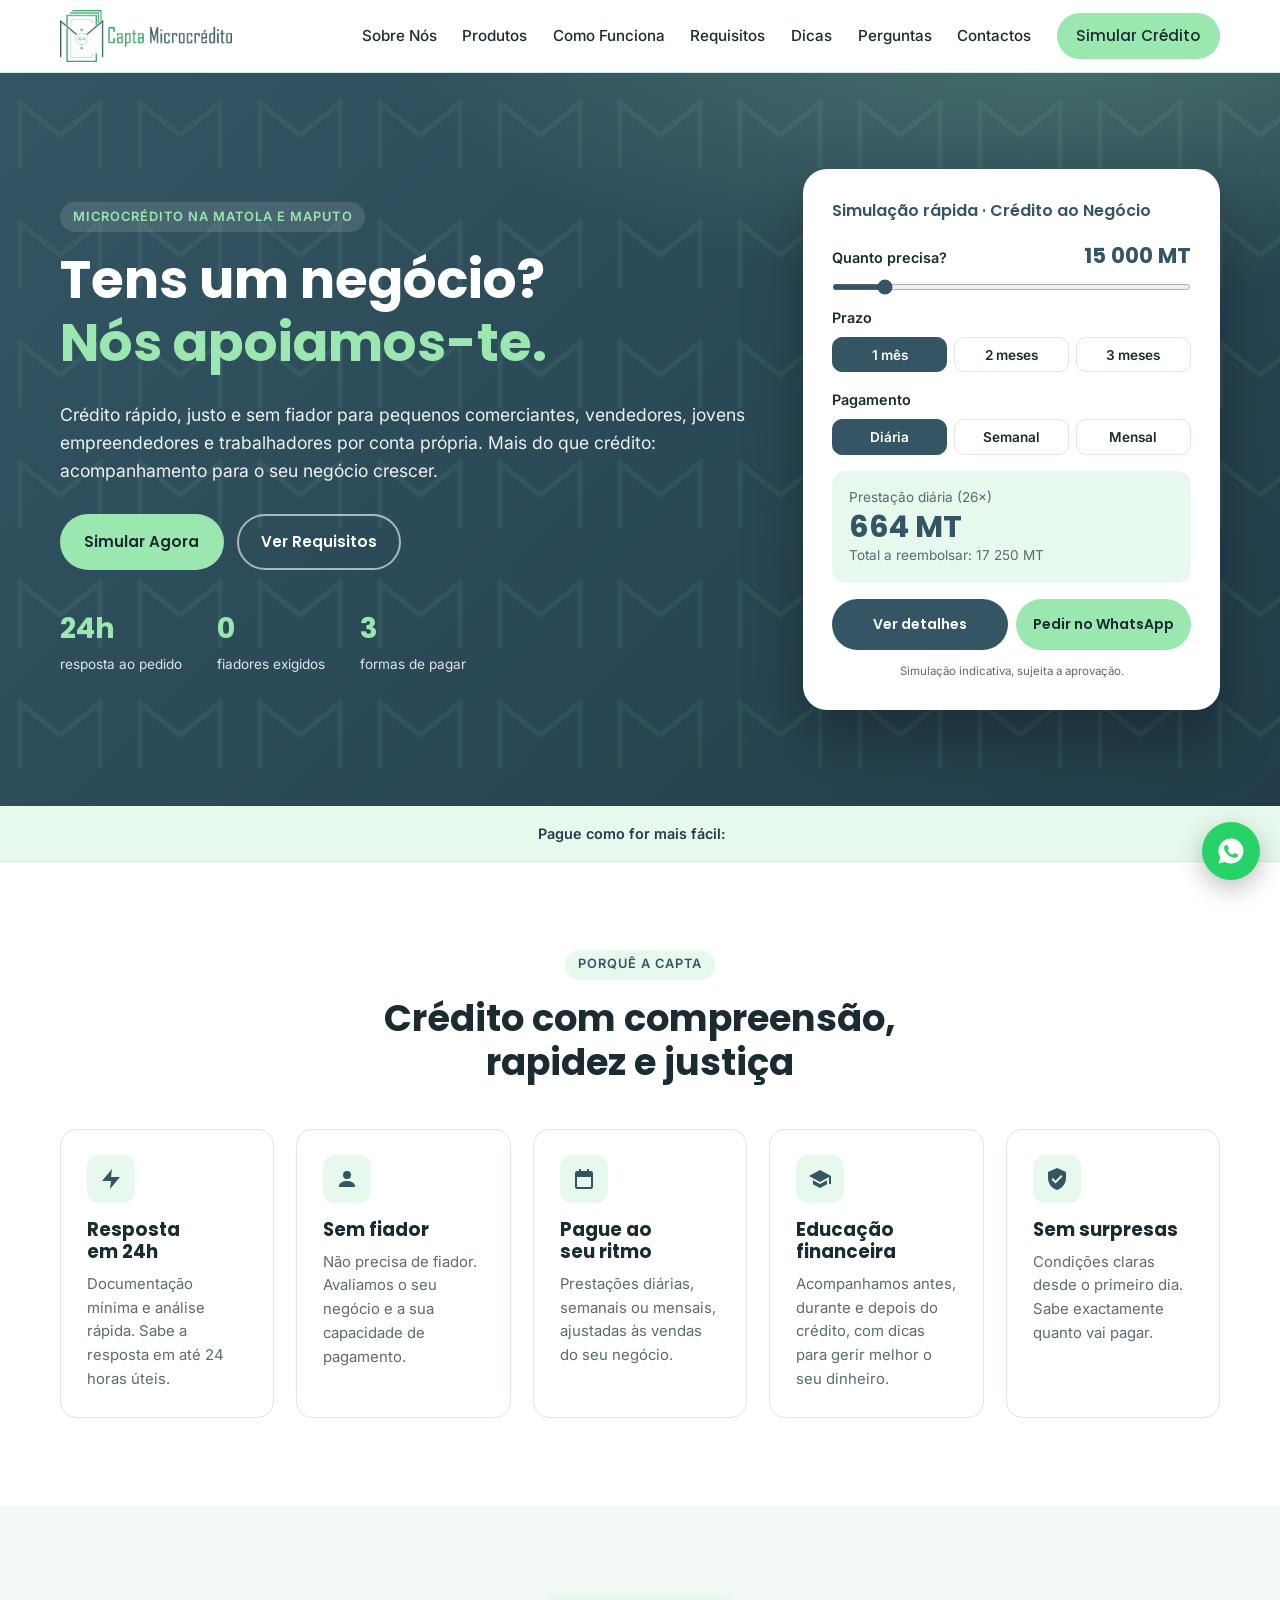
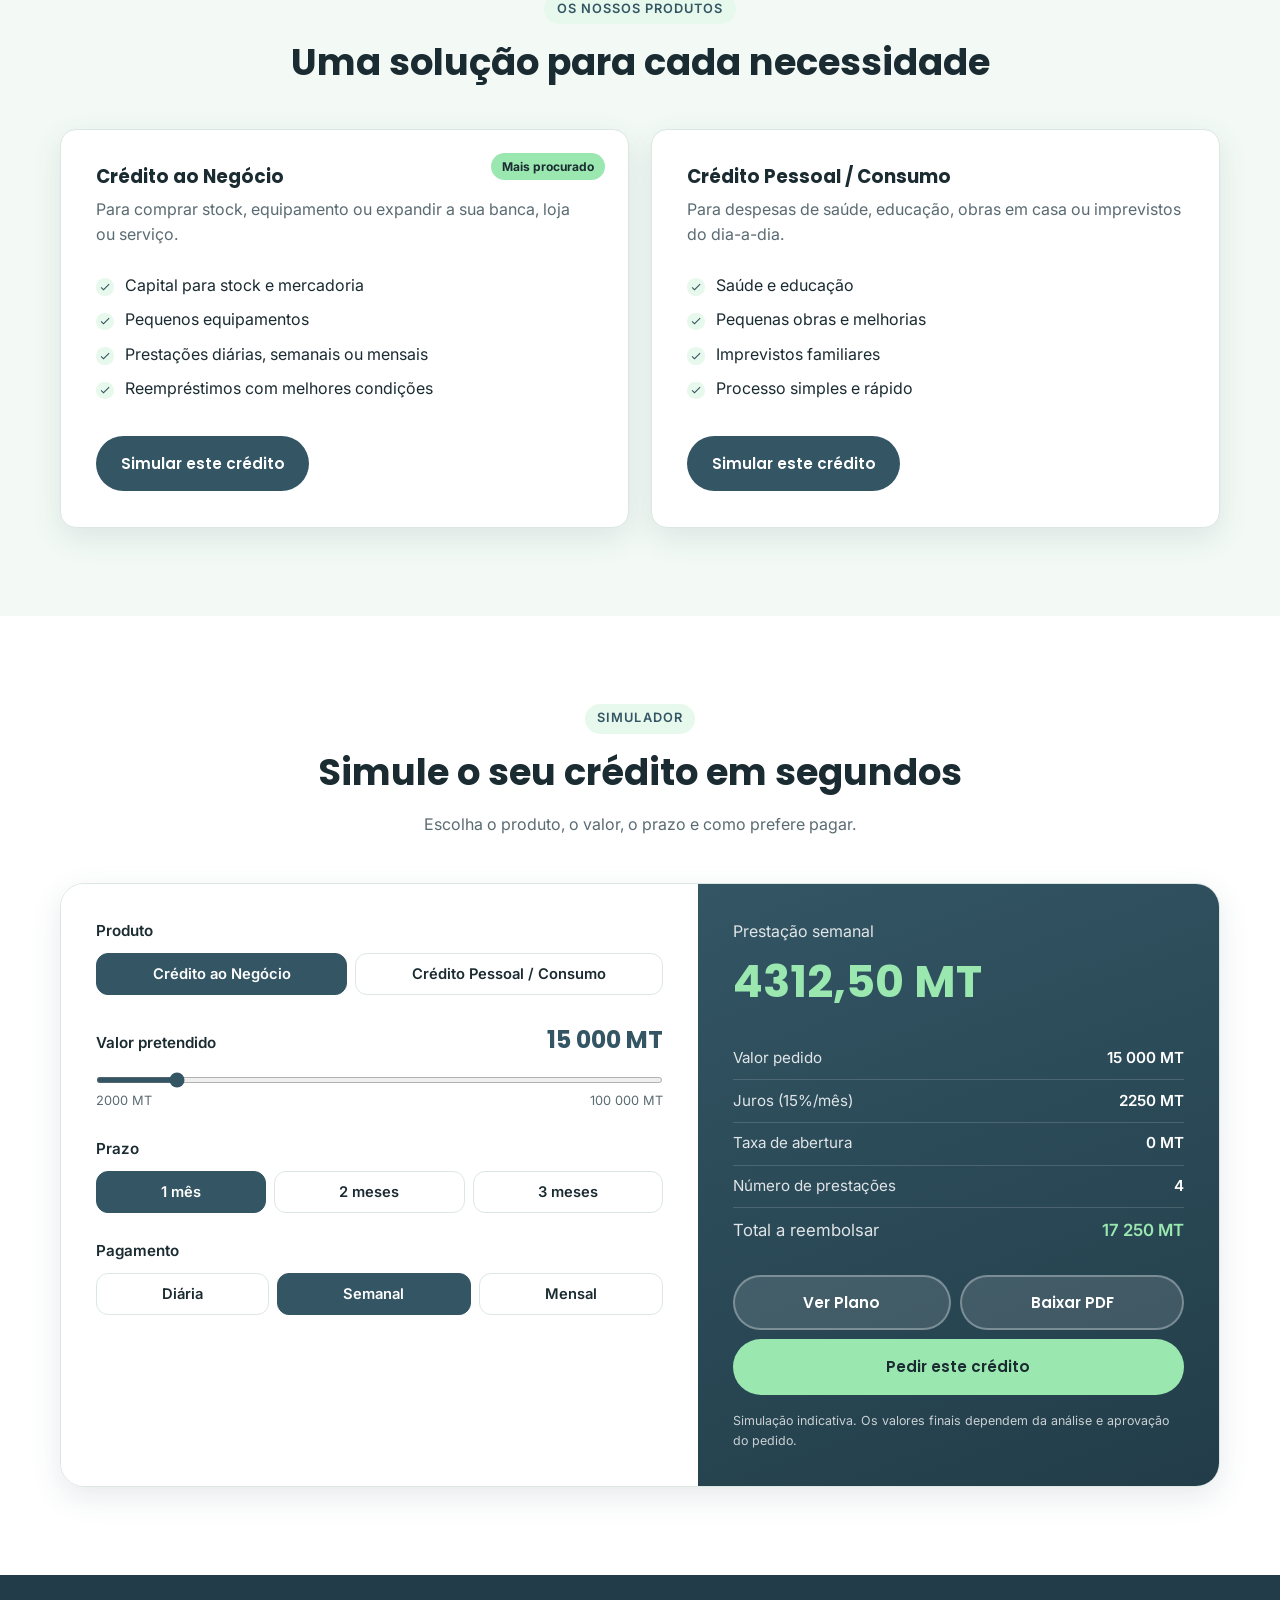
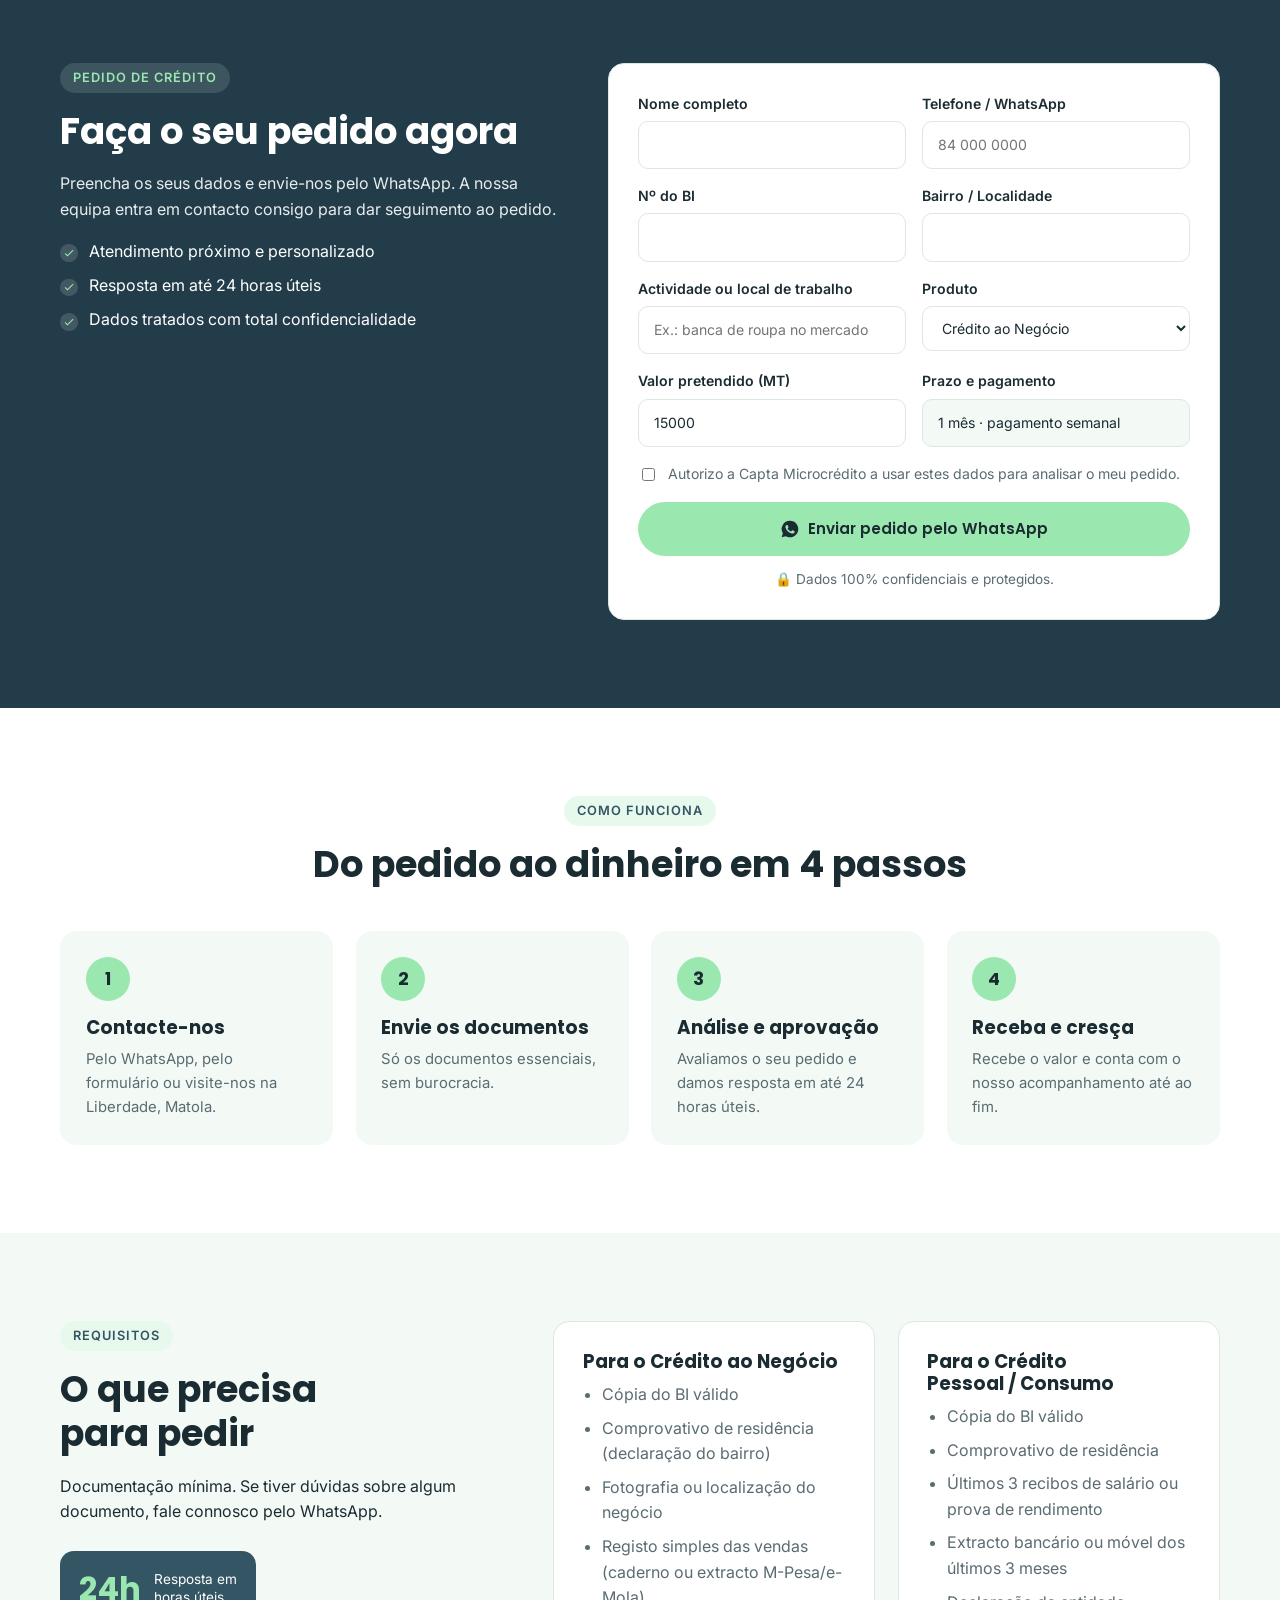
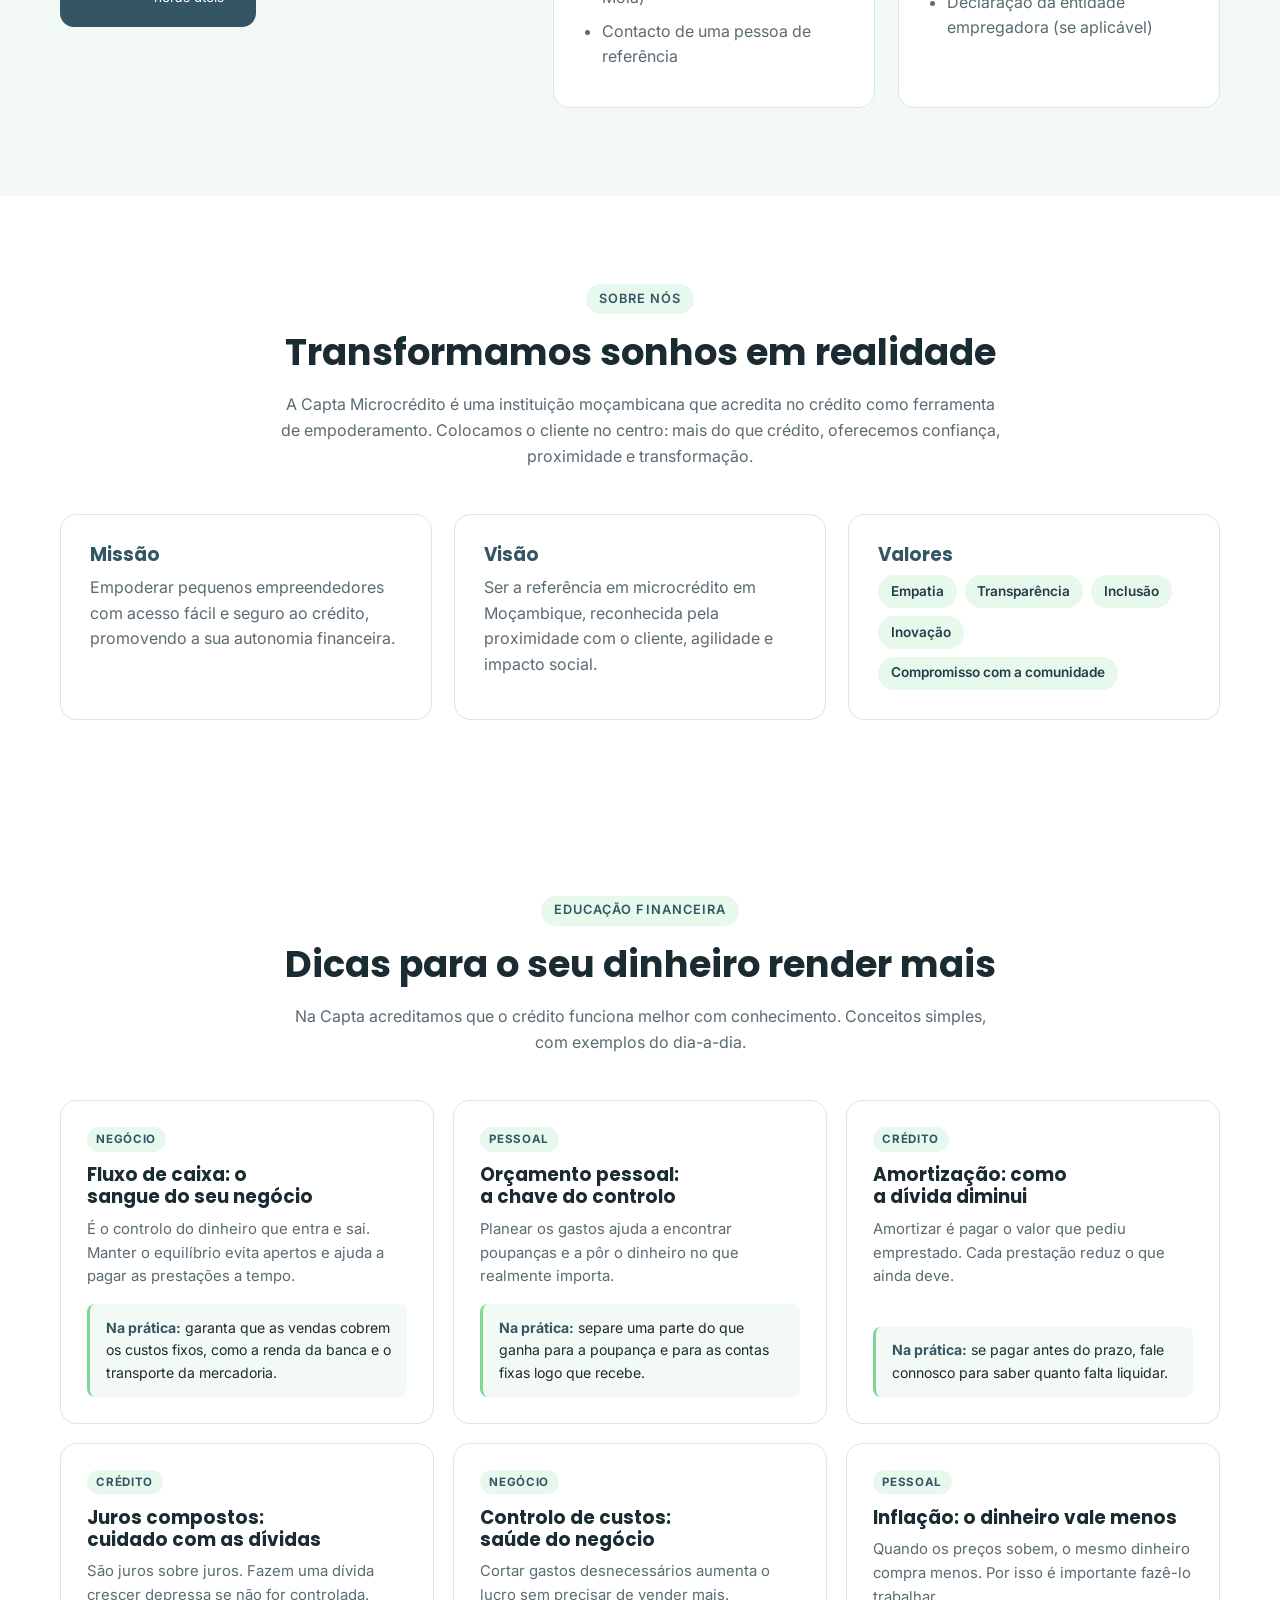
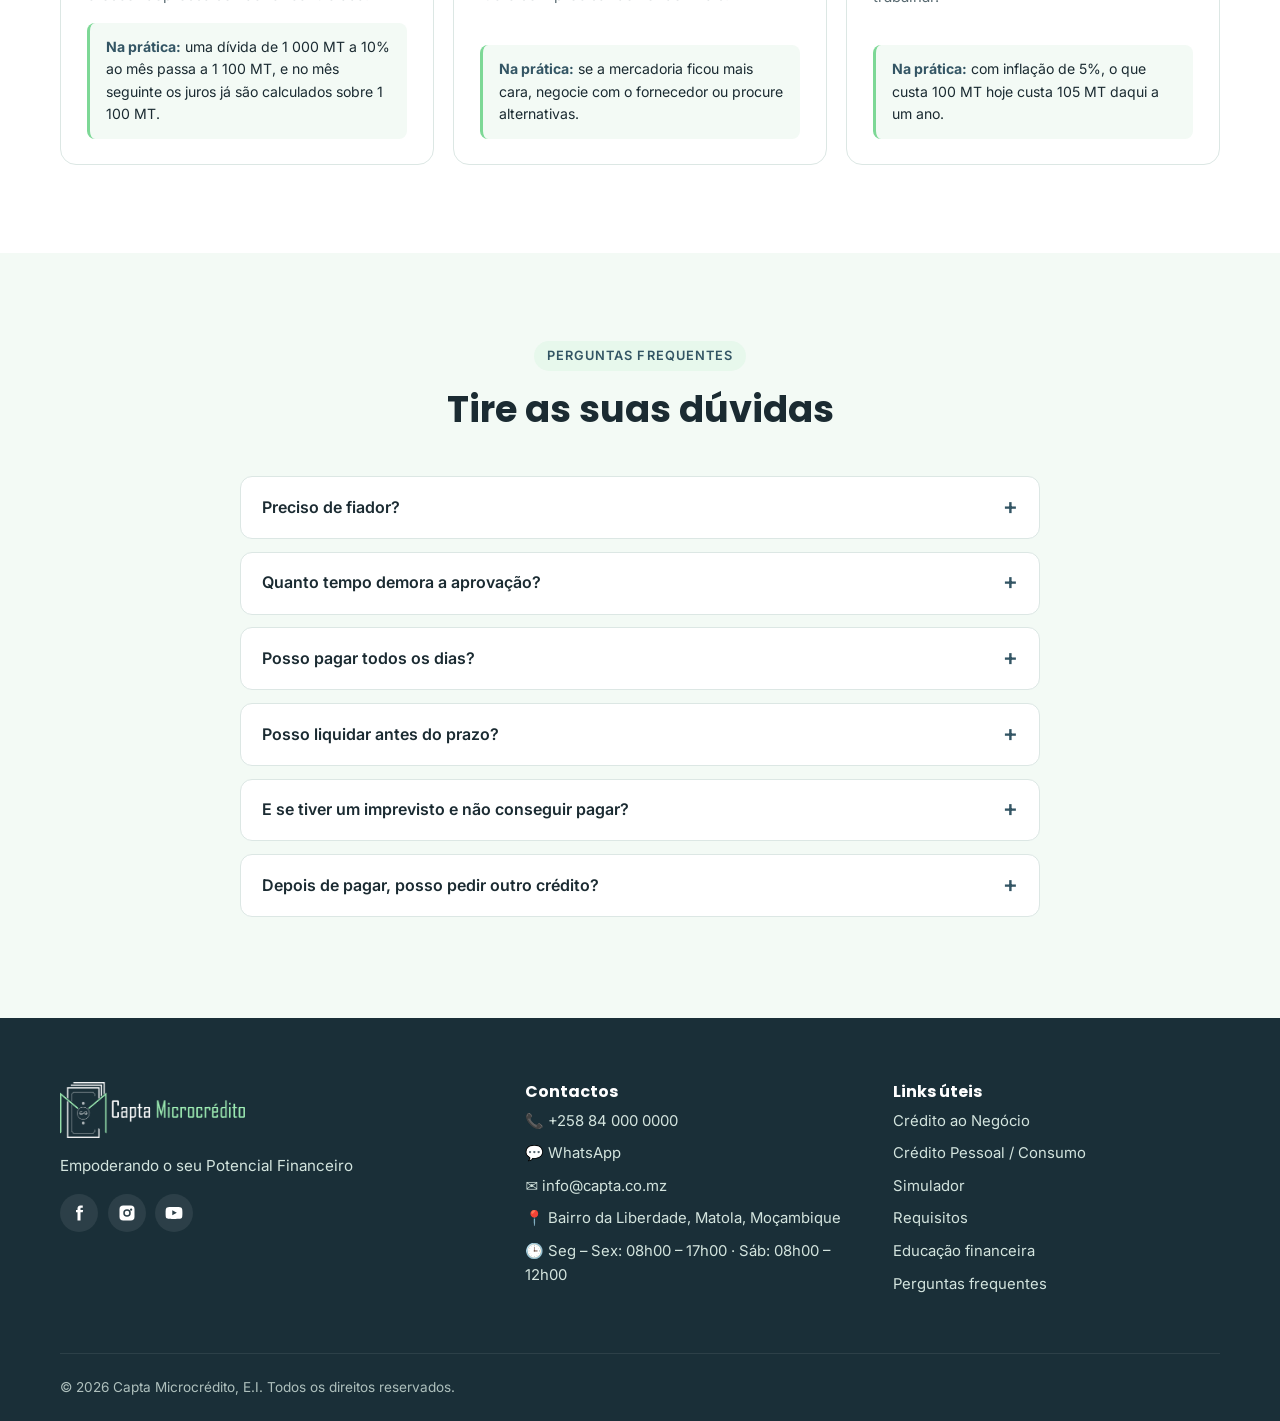
==== commit 08a6bf15: "Capta v2: index.html" ====
--- a/index.html
+++ b/index.html
@@ -14,6 +14,7 @@
   <link rel="preconnect" href="https://fonts.gstatic.com" crossorigin>
   <link href="https://fonts.googleapis.com/css2?family=Poppins:wght@500;600;700&family=Inter:wght@400;500;600&display=swap" rel="stylesheet">
   <link rel="stylesheet" href="css/style.css">
+  <link rel="stylesheet" href="css/extra.css">
 </head>
 <body>
 
@@ -31,6 +32,7 @@
       <a href="#produtos">Produtos</a>
       <a href="#como-funciona">Como Funciona</a>
       <a href="#requisitos">Requisitos</a>
+      <a href="#dicas">Dicas</a>
       <a href="#faq">Perguntas</a>
       <a href="#contactos">Contactos</a>
       <a href="#simulador" class="btn btn--accent btn--sm">Simular Crédito</a>
@@ -56,17 +58,37 @@
         <li><strong>3</strong><span>formas de pagar</span></li>
       </ul>
     </div>
-    <div class="hero__card" aria-hidden="true">
-      <div class="mini-sim">
-        <p class="mini-sim__label">Exemplo de prestação</p>
-        <p class="mini-sim__value" id="heroExemplo">—</p>
-        <p class="mini-sim__note" id="heroExemploNota">&nbsp;</p>
-        <div class="mini-sim__bar"><span></span></div>
-        <p class="mini-sim__slogan">Empoderando o seu Potencial Financeiro</p>
-      </div>
-    </div>
-  </div>
-</section>
+    <div class="hero__card">
+      <form class="qsim" onsubmit="return false" aria-label="Simulação rápida">
+        <p class="qsim__title">Simulação rápida · Crédito ao Negócio</p>
+        <div class="qsim__row"><label for="qValor">Quanto precisa?</label><output id="qValorOut" class="qsim__val">—</output></div>
+        <input type="range" id="qValor">
+        <div class="qsim__row"><span>Prazo</span></div>
+        <div class="qsim__pills" id="qPrazo"></div>
+        <div class="qsim__row"><span>Pagamento</span></div>
+        <div class="qsim__pills" id="qFreq"></div>
+        <div class="qsim__out" aria-live="polite">
+          <p id="qPrestLabel">Prestação</p>
+          <strong id="qPrest">—</strong>
+          <p id="qTotal"></p>
+        </div>
+        <div class="qsim__actions">
+          <a href="#simulador" class="btn btn--primary">Ver detalhes</a>
+          <a href="#" class="btn btn--accent" id="qWa">Pedir no WhatsApp</a>
+        </div>
+        <p class="qsim__note">Simulação indicativa, sujeita a aprovação.</p>
+      </form>
+    </div>
+  </div>
+</section>
+
+<!-- ============ PAGAMENTOS ============ -->
+<div class="paystrip">
+  <div class="container paystrip__inner">
+    <span class="paystrip__label">Pague como for mais fácil:</span>
+    <ul id="payList"></ul>
+  </div>
+</div>
 
 <!-- ============ DIFERENCIAIS ============ -->
 <section class="section" id="diferenciais">
@@ -324,6 +346,55 @@
   </div>
 </section>
 
+<!-- ============ EDUCAÇÃO FINANCEIRA ============ -->
+<section class="section" id="dicas">
+  <div class="container">
+    <div class="section__head">
+      <span class="eyebrow">Educação financeira</span>
+      <h2>Dicas para o seu dinheiro render mais</h2>
+      <p>Na Capta acreditamos que o crédito funciona melhor com conhecimento. Conceitos simples, com exemplos do dia-a-dia.</p>
+    </div>
+    <div class="edu">
+      <article class="edu__card">
+        <span class="edu__tag">Negócio</span>
+        <h3>Fluxo de caixa: o sangue do seu negócio</h3>
+        <p>É o controlo do dinheiro que entra e sai. Manter o equilíbrio evita apertos e ajuda a pagar as prestações a tempo.</p>
+        <div class="edu__ex"><b>Na prática:</b> garanta que as vendas cobrem os custos fixos, como a renda da banca e o transporte da mercadoria.</div>
+      </article>
+      <article class="edu__card">
+        <span class="edu__tag">Pessoal</span>
+        <h3>Orçamento pessoal: a chave do controlo</h3>
+        <p>Planear os gastos ajuda a encontrar poupanças e a pôr o dinheiro no que realmente importa.</p>
+        <div class="edu__ex"><b>Na prática:</b> separe uma parte do que ganha para a poupança e para as contas fixas logo que recebe.</div>
+      </article>
+      <article class="edu__card">
+        <span class="edu__tag">Crédito</span>
+        <h3>Amortização: como a dívida diminui</h3>
+        <p>Amortizar é pagar o valor que pediu emprestado. Cada prestação reduz o que ainda deve.</p>
+        <div class="edu__ex"><b>Na prática:</b> se pagar antes do prazo, fale connosco para saber quanto falta liquidar.</div>
+      </article>
+      <article class="edu__card">
+        <span class="edu__tag">Crédito</span>
+        <h3>Juros compostos: cuidado com as dívidas</h3>
+        <p>São juros sobre juros. Fazem uma dívida crescer depressa se não for controlada.</p>
+        <div class="edu__ex"><b>Na prática:</b> uma dívida de 1 000 MT a 10% ao mês passa a 1 100 MT, e no mês seguinte os juros já são calculados sobre 1 100 MT.</div>
+      </article>
+      <article class="edu__card">
+        <span class="edu__tag">Negócio</span>
+        <h3>Controlo de custos: saúde do negócio</h3>
+        <p>Cortar gastos desnecessários aumenta o lucro sem precisar de vender mais.</p>
+        <div class="edu__ex"><b>Na prática:</b> se a mercadoria ficou mais cara, negocie com o fornecedor ou procure alternativas.</div>
+      </article>
+      <article class="edu__card">
+        <span class="edu__tag">Pessoal</span>
+        <h3>Inflação: o dinheiro vale menos</h3>
+        <p>Quando os preços sobem, o mesmo dinheiro compra menos. Por isso é importante fazê-lo trabalhar.</p>
+        <div class="edu__ex"><b>Na prática:</b> com inflação de 5%, o que custa 100 MT hoje custa 105 MT daqui a um ano.</div>
+      </article>
+    </div>
+  </div>
+</section>
+
 <!-- ============ FAQ ============ -->
 <section class="section section--tint" id="faq">
   <div class="container container--narrow">
@@ -366,6 +437,7 @@
         <li><a href="#produtos">Crédito Pessoal / Consumo</a></li>
         <li><a href="#simulador">Simulador</a></li>
         <li><a href="#requisitos">Requisitos</a></li>
+        <li><a href="#dicas">Educação financeira</a></li>
         <li><a href="#faq">Perguntas frequentes</a></li>
       </ul>
     </div>
@@ -379,7 +451,13 @@
   <svg viewBox="0 0 24 24"><path d="M12 2a10 10 0 0 0-8.6 15.1L2 22l5-1.3A10 10 0 1 0 12 2zm5.4 14.2c-.2.6-1.3 1.2-1.8 1.2-.5.1-1 .2-3.3-.7-2.8-1.1-4.5-4-4.7-4.2-.1-.2-1.1-1.5-1.1-2.8 0-1.4.7-2 1-2.3.2-.3.5-.3.7-.3h.5c.2 0 .4 0 .6.5l.8 2c.1.2.1.3 0 .5l-.3.5-.4.4c-.1.1-.3.3-.1.6.2.3.7 1.2 1.5 1.9 1 .9 1.9 1.2 2.2 1.3.3.1.4.1.6-.1l.8-1c.2-.3.4-.2.6-.1l2 .9c.3.1.5.2.5.3.1.1.1.7-.1 1.3z"/></svg>
 </a>
 
+<nav class="mbar" aria-label="Acções rápidas">
+  <a href="#simulador" class="btn btn--primary">Simular</a>
+  <a href="#" class="btn btn--accent" id="mbarWa" target="_blank" rel="noopener">WhatsApp</a>
+</nav>
+
 <script src="js/config.js"></script>
 <script src="js/main.js"></script>
+<script src="js/extra.js"></script>
 </body>
 </html>
--- a/css/extra.css
+++ b/css/extra.css
@@ -0,0 +1,62 @@
+/* ===== Capta — melhorias visuais (v2) ===== */
+
+/* Padrão do "M" do logótipo no fundo do hero */
+.hero{position:relative;overflow:hidden}
+.hero::before{content:"";position:absolute;inset:0;opacity:.07;pointer-events:none;
+  background-image:url("data:image/svg+xml,%3Csvg xmlns='http://www.w3.org/2000/svg' width='120' height='120' viewBox='0 0 120 120'%3E%3Cpath d='M20 95V30l40 32 40-32v65' fill='none' stroke='%239AE7AF' stroke-width='5'/%3E%3C/svg%3E");
+  background-size:120px 120px}
+.hero__inner{position:relative}
+
+/* Simulador rápido no hero */
+.hero__card{display:block}
+.qsim{background:#fff;color:var(--ink);border-radius:24px;padding:1.8rem;box-shadow:0 30px 60px rgba(0,0,0,.28)}
+.qsim__title{font:600 1rem var(--font-head);margin:0 0 1rem;color:var(--primary)}
+.qsim__row{display:flex;justify-content:space-between;align-items:baseline;font-size:.9rem;font-weight:600}
+.qsim__val{font:700 1.35rem var(--font-head);color:var(--primary)}
+.qsim input[type=range]{margin:.6rem 0 1rem}
+.qsim__pills{display:flex;gap:.4rem;margin:.5rem 0 1rem}
+.qsim__pills button{flex:1;padding:.55rem .4rem;border-radius:10px;border:1.5px solid var(--line);background:#fff;font:600 .85rem var(--font-body);color:var(--ink);cursor:pointer}
+.qsim__pills button[aria-pressed="true"]{background:var(--primary);border-color:var(--primary);color:#fff}
+.qsim__out{background:var(--primary-soft);border-radius:14px;padding:1rem 1.1rem;margin:.4rem 0 1rem}
+.qsim__out p{margin:0;font-size:.85rem;color:var(--muted)}
+.qsim__out strong{display:block;font:700 1.9rem var(--font-head);color:var(--primary);line-height:1.2}
+.qsim__actions{display:grid;grid-template-columns:1fr 1fr;gap:.5rem}
+.qsim__actions .btn{padding:.75rem .6rem;font-size:.88rem}
+.qsim__note{font-size:.72rem;color:var(--muted);margin:.8rem 0 0;text-align:center}
+
+/* Faixa de pagamentos */
+.paystrip{background:var(--primary-soft);border-bottom:1px solid var(--line);padding:1rem 0}
+.paystrip__inner{display:flex;flex-wrap:wrap;align-items:center;justify-content:center;gap:.6rem 1rem}
+.paystrip__label{font-weight:600;font-size:.9rem;color:var(--primary-dark)}
+.paystrip ul{list-style:none;margin:0;padding:0;display:flex;flex-wrap:wrap;gap:.5rem;justify-content:center}
+.paystrip li{background:#fff;border:1px solid var(--line);border-radius:999px;padding:.35rem .9rem;font-size:.85rem;font-weight:600;color:var(--ink);display:flex;align-items:center;gap:.4rem}
+.paystrip li::before{content:"";width:8px;height:8px;border-radius:50%;background:var(--accent-dark)}
+
+/* Educação financeira */
+.edu{display:grid;grid-template-columns:repeat(3,1fr);gap:1.2rem}
+.edu__card{background:#fff;border:1px solid var(--line);border-radius:var(--radius);padding:1.6rem;display:flex;flex-direction:column;transition:box-shadow .2s,transform .2s}
+.edu__card:hover{box-shadow:var(--shadow);transform:translateY(-3px)}
+.edu__tag{align-self:flex-start;font-size:.72rem;font-weight:700;text-transform:uppercase;letter-spacing:.06em;color:var(--primary);background:var(--primary-soft);padding:.2rem .6rem;border-radius:999px;margin-bottom:.8rem}
+.edu__card p{color:var(--muted);font-size:.93rem}
+.edu__ex{margin-top:auto;background:var(--tint);border-left:3px solid var(--accent-dark);border-radius:8px;padding:.8rem 1rem;font-size:.88rem}
+.edu__ex b{color:var(--primary)}
+
+/* Barra fixa no telemóvel */
+.mbar{display:none}
+@media (max-width:860px){
+  .hero__inner{gap:2rem}
+  .edu{grid-template-columns:1fr}
+  .mbar{display:grid;grid-template-columns:1fr 1fr;gap:.5rem;position:fixed;left:0;right:0;bottom:0;z-index:70;background:#fff;border-top:1px solid var(--line);padding:.6rem 12px calc(.6rem + env(safe-area-inset-bottom))}
+  .mbar .btn{padding:.75rem .5rem;font-size:.92rem}
+  .wa-float{display:none}
+  body{padding-bottom:72px}
+}
+@media (min-width:861px) and (max-width:1100px){.edu{grid-template-columns:repeat(2,1fr)}}
+
+/* Animações ao descer a página */
+.reveal{opacity:0;transform:translateY(24px);transition:opacity .6s ease,transform .6s ease}
+.reveal.is-in{opacity:1;transform:none}
+@media (prefers-reduced-motion:reduce){
+  .reveal{opacity:1;transform:none;transition:none}
+  html{scroll-behavior:auto}
+}
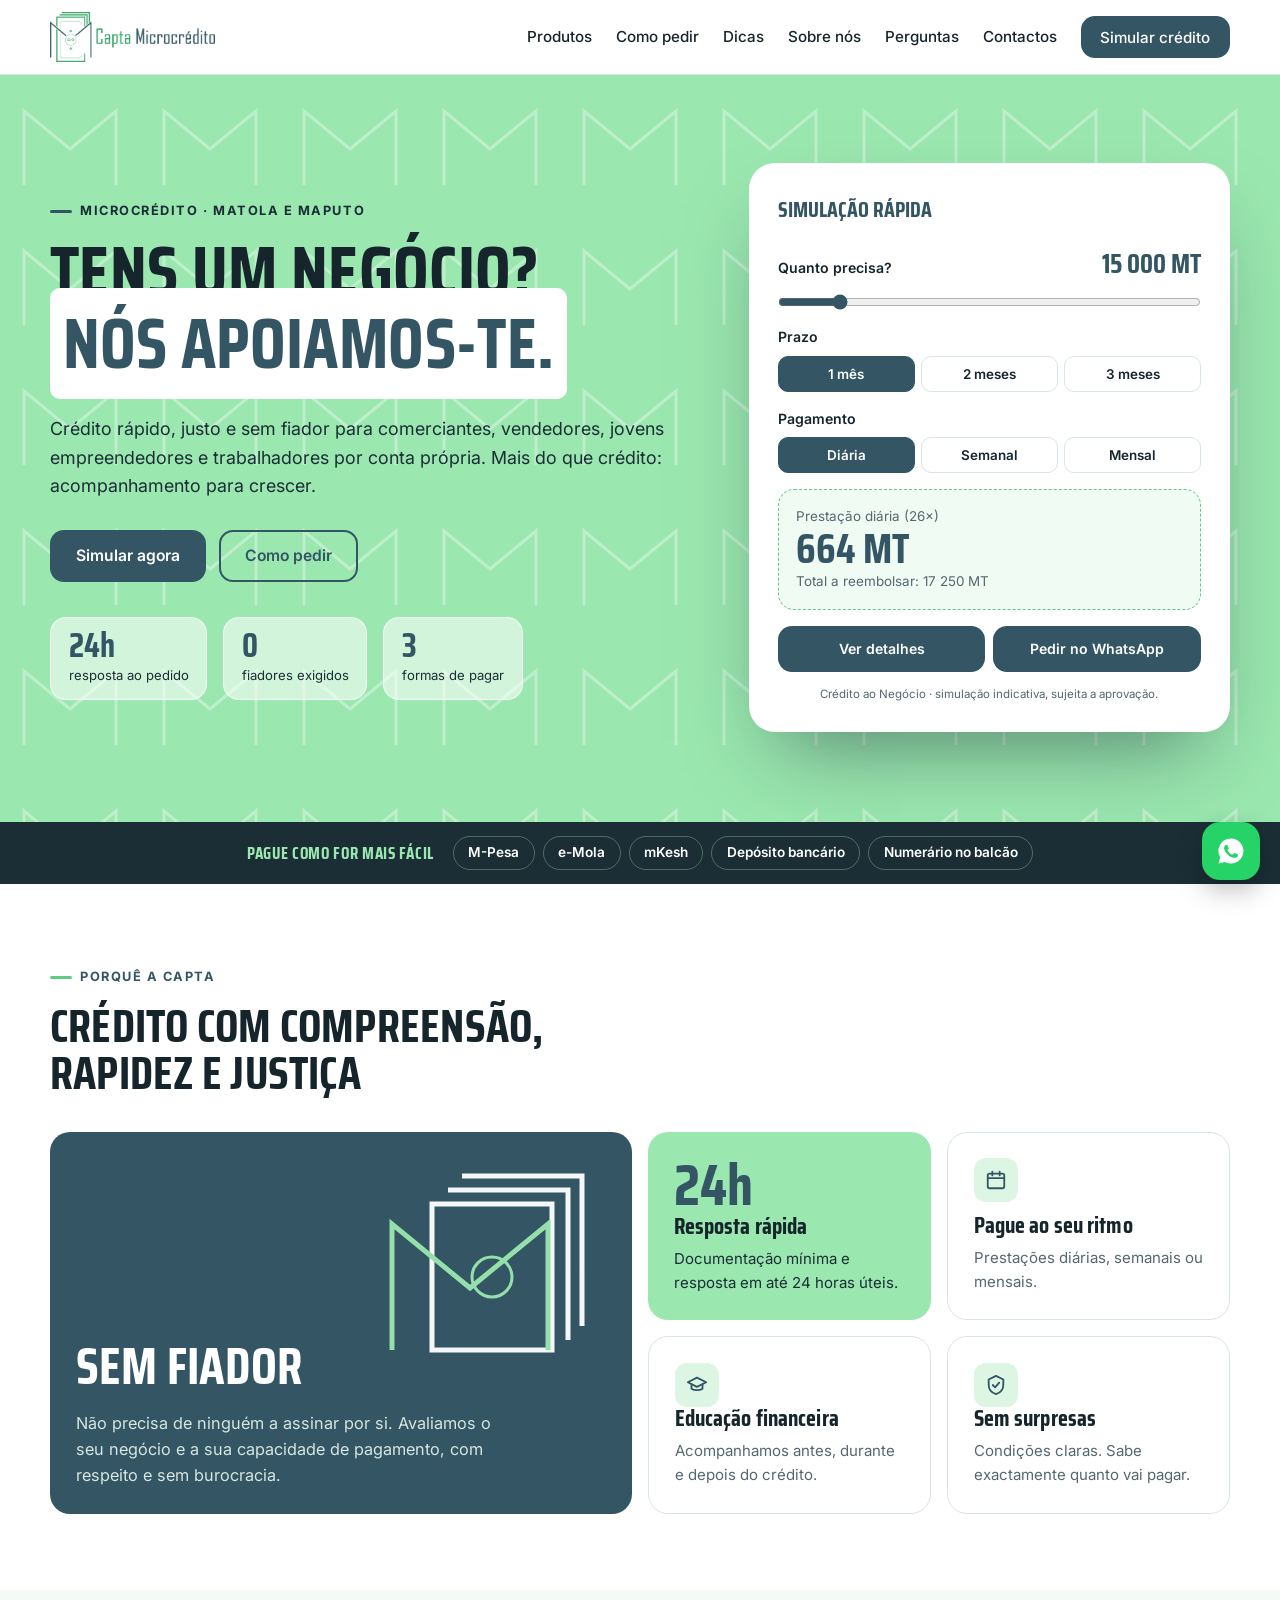
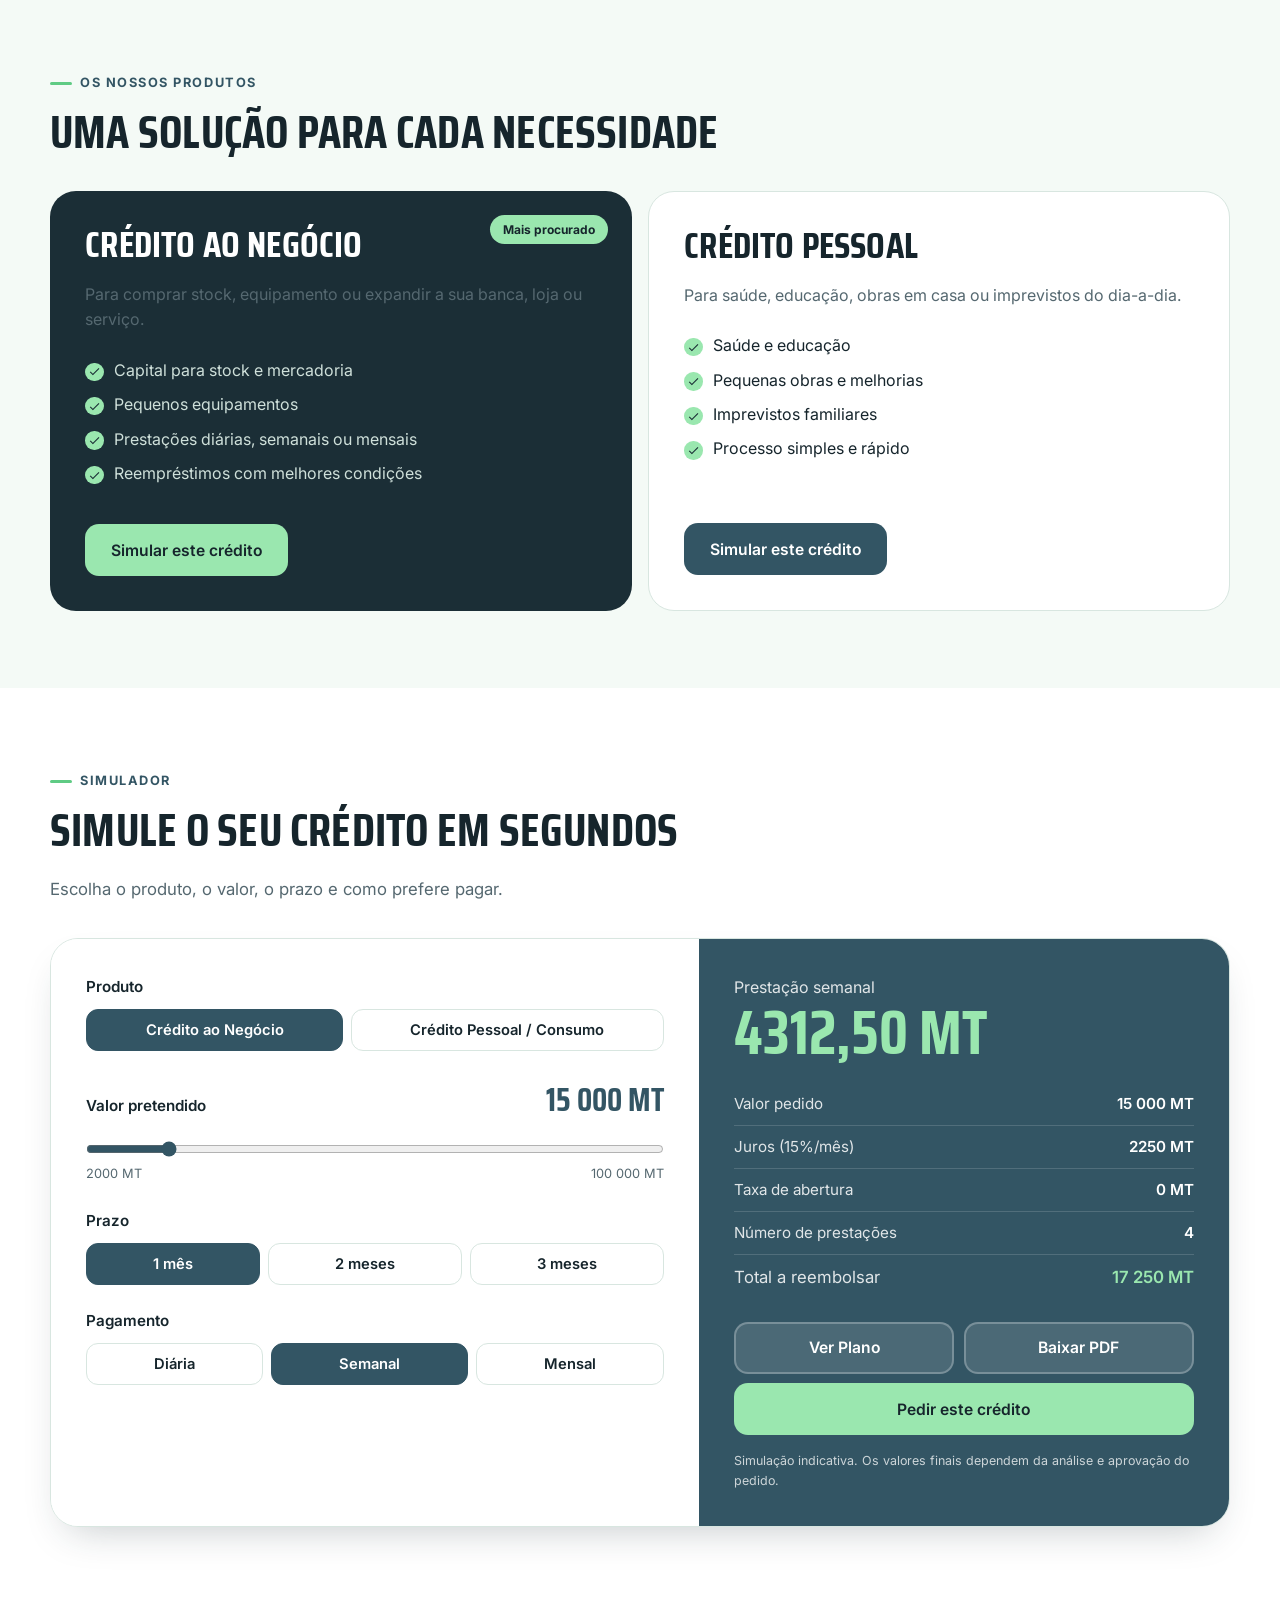
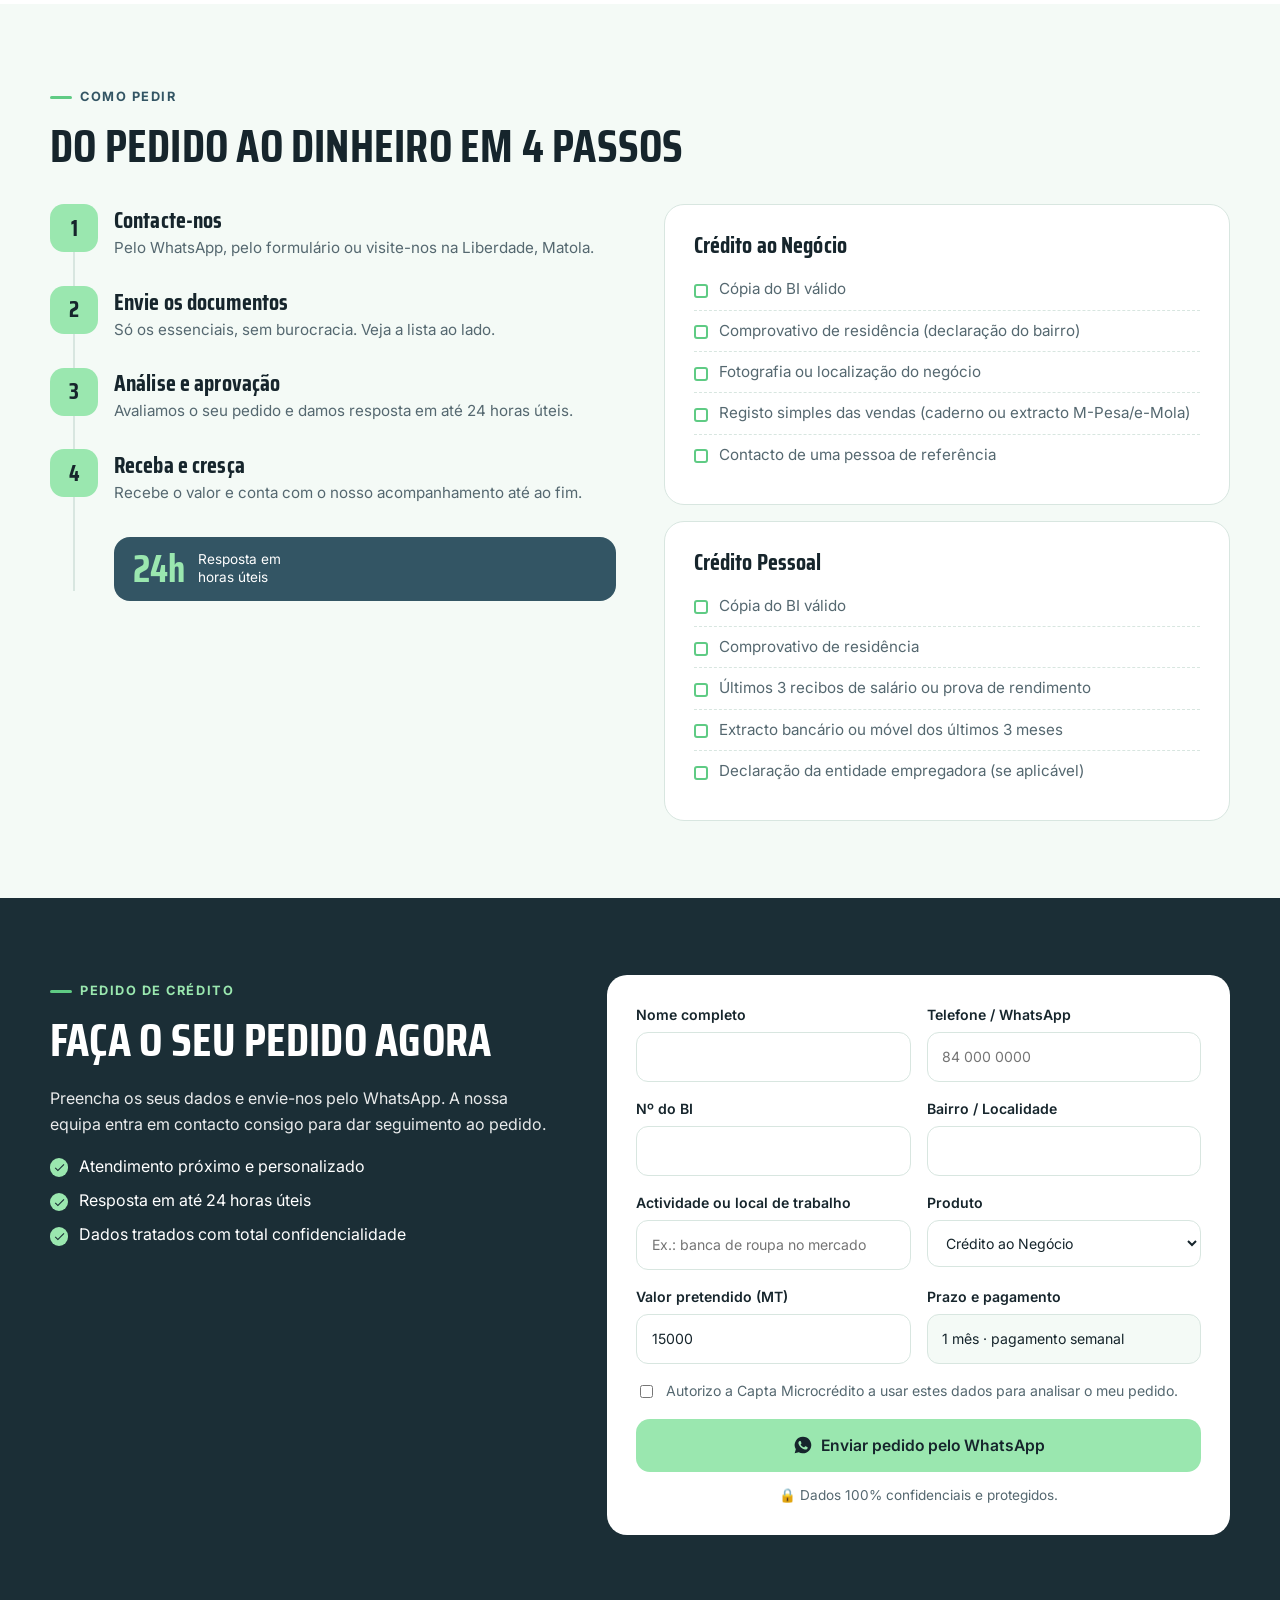
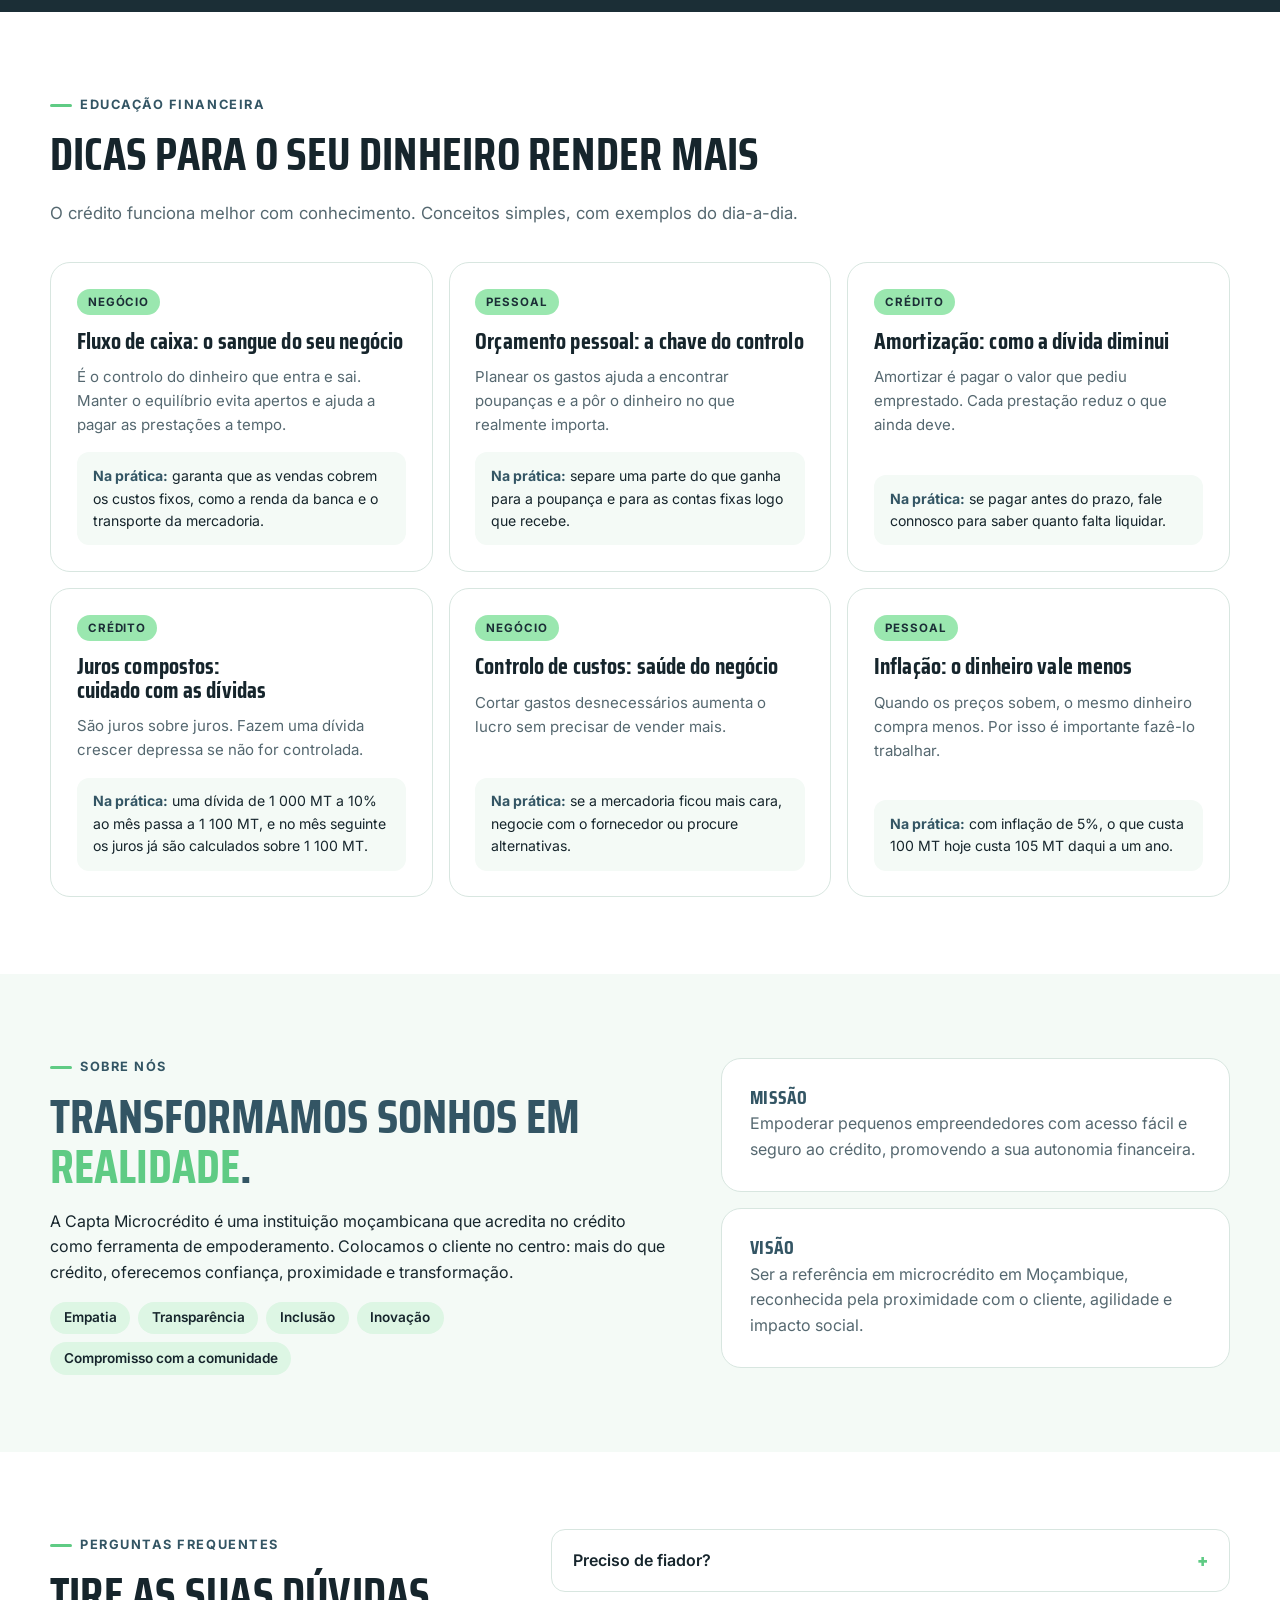
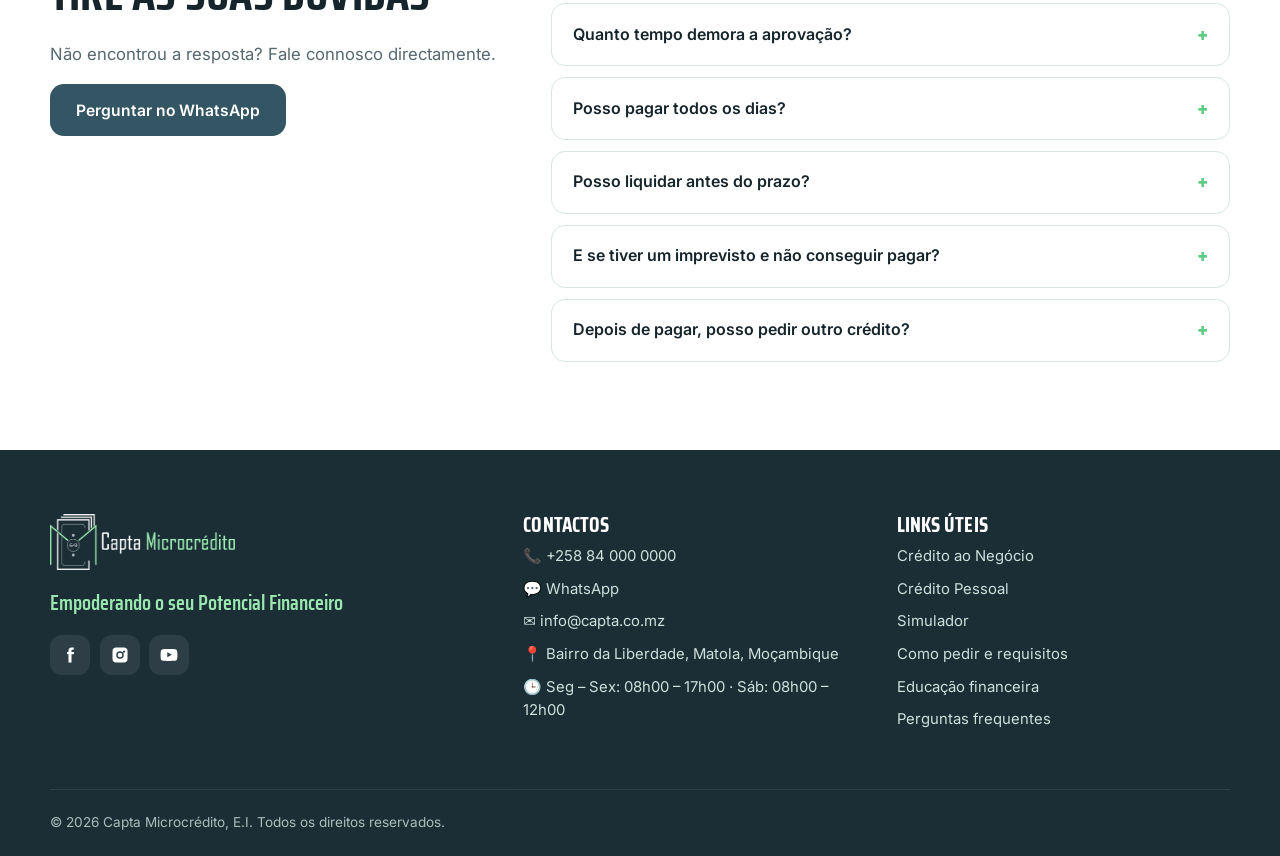
==== commit 8a43d20b: "Capta v3: index.html" ====
--- a/index.html
+++ b/index.html
@@ -9,12 +9,11 @@
   <meta property="og:description" content="Crédito rápido, justo e sem fiador para pequenos empreendedores. Simule online.">
   <link rel="icon" href="assets/favicon.png" type="image/png">
   <link rel="apple-touch-icon" href="assets/favicon.png">
-  <meta name="theme-color" content="#335564">
+  <meta name="theme-color" content="#9AE7AF">
   <link rel="preconnect" href="https://fonts.googleapis.com">
   <link rel="preconnect" href="https://fonts.gstatic.com" crossorigin>
-  <link href="https://fonts.googleapis.com/css2?family=Poppins:wght@500;600;700&family=Inter:wght@400;500;600&display=swap" rel="stylesheet">
+  <link href="https://fonts.googleapis.com/css2?family=Saira+Condensed:wght@600;700&family=Inter:wght@400;500;600;700&display=swap" rel="stylesheet">
   <link rel="stylesheet" href="css/style.css">
-  <link rel="stylesheet" href="css/extra.css">
 </head>
 <body>
 
@@ -22,20 +21,19 @@
 <header class="header" id="topo">
   <div class="container header__inner">
     <a href="#topo" class="logo" aria-label="Capta Microcrédito — início">
-      <img src="assets/logo.png" alt="Capta Microcrédito" width="172" height="52">
+      <picture><source srcset="assets/logo-branco.png" media="(prefers-color-scheme: dark)"><img src="assets/logo.png" alt="Capta Microcrédito" width="165" height="50"></picture>
     </a>
     <button class="menu-toggle" aria-label="Abrir menu" aria-expanded="false">
       <span></span><span></span><span></span>
     </button>
     <nav class="nav" aria-label="Menu principal">
-      <a href="#sobre">Sobre Nós</a>
       <a href="#produtos">Produtos</a>
-      <a href="#como-funciona">Como Funciona</a>
-      <a href="#requisitos">Requisitos</a>
+      <a href="#como-pedir">Como pedir</a>
       <a href="#dicas">Dicas</a>
+      <a href="#sobre">Sobre nós</a>
       <a href="#faq">Perguntas</a>
       <a href="#contactos">Contactos</a>
-      <a href="#simulador" class="btn btn--accent btn--sm">Simular Crédito</a>
+      <a href="#simulador" class="btn btn--primary btn--sm">Simular crédito</a>
     </nav>
   </div>
 </header>
@@ -45,12 +43,12 @@
 <section class="hero">
   <div class="container hero__inner">
     <div class="hero__text">
-      <span class="eyebrow">Microcrédito na Matola e Maputo</span>
-      <h1>Tens um negócio? <br><span class="hl">Nós apoiamos-te.</span></h1>
-      <p class="lead">Crédito rápido, justo e sem fiador para pequenos comerciantes, vendedores, jovens empreendedores e trabalhadores por conta própria. Mais do que crédito: acompanhamento para o seu negócio crescer.</p>
+      <span class="eyebrow">Microcrédito · Matola e Maputo</span>
+      <h1>Tens um negócio? <span class="hl">Nós apoiamos-te.</span></h1>
+      <p class="lead">Crédito rápido, justo e sem fiador para comerciantes, vendedores, jovens empreendedores e trabalhadores por conta própria. Mais do que crédito: acompanhamento para crescer.</p>
       <div class="hero__cta">
-        <a href="#simulador" class="btn btn--accent">Simular Agora</a>
-        <a href="#requisitos" class="btn btn--ghost">Ver Requisitos</a>
+        <a href="#simulador" class="btn btn--accent">Simular agora</a>
+        <a href="#como-pedir" class="btn btn--ghost">Como pedir</a>
       </div>
       <ul class="hero__stats">
         <li><strong>24h</strong><span>resposta ao pedido</span></li>
@@ -60,7 +58,7 @@
     </div>
     <div class="hero__card">
       <form class="qsim" onsubmit="return false" aria-label="Simulação rápida">
-        <p class="qsim__title">Simulação rápida · Crédito ao Negócio</p>
+        <p class="qsim__title">Simulação rápida</p>
         <div class="qsim__row"><label for="qValor">Quanto precisa?</label><output id="qValorOut" class="qsim__val">—</output></div>
         <input type="range" id="qValor">
         <div class="qsim__row"><span>Prazo</span></div>
@@ -76,7 +74,7 @@
           <a href="#simulador" class="btn btn--primary">Ver detalhes</a>
           <a href="#" class="btn btn--accent" id="qWa">Pedir no WhatsApp</a>
         </div>
-        <p class="qsim__note">Simulação indicativa, sujeita a aprovação.</p>
+        <p class="qsim__note">Crédito ao Negócio · simulação indicativa, sujeita a aprovação.</p>
       </form>
     </div>
   </div>
@@ -85,43 +83,48 @@
 <!-- ============ PAGAMENTOS ============ -->
 <div class="paystrip">
   <div class="container paystrip__inner">
-    <span class="paystrip__label">Pague como for mais fácil:</span>
+    <span class="paystrip__label">Pague como for mais fácil</span>
     <ul id="payList"></ul>
   </div>
 </div>
 
-<!-- ============ DIFERENCIAIS ============ -->
+<!-- ============ DIFERENCIAIS (bento) ============ -->
 <section class="section" id="diferenciais">
   <div class="container">
     <div class="section__head">
       <span class="eyebrow">Porquê a Capta</span>
       <h2>Crédito com compreensão, rapidez e justiça</h2>
     </div>
-    <div class="grid grid--5">
-      <article class="feature">
-        <div class="feature__icon"><svg viewBox="0 0 24 24"><path d="M13 2 3 14h9l-1 8 10-12h-9l1-8z"/></svg></div>
-        <h3>Resposta em 24h</h3>
-        <p>Documentação mínima e análise rápida. Sabe a resposta em até 24 horas úteis.</p>
-      </article>
-      <article class="feature">
-        <div class="feature__icon"><svg viewBox="0 0 24 24"><path d="M12 12a4 4 0 1 0 0-8 4 4 0 0 0 0 8zm0 2c-4 0-8 2-8 5v1h16v-1c0-3-4-5-8-5z"/></svg></div>
+    <div class="bento">
+      <article class="tile tile--hero">
+        <svg viewBox="0 0 240 200" fill="none" stroke-width="5" aria-hidden="true">
+          <path d="M92 22h120v150" stroke="#fff"/><path d="M78 36h120v150" stroke="#fff"/>
+          <rect x="62" y="50" width="120" height="146" stroke="#fff"/>
+          <circle cx="122" cy="123" r="20" stroke="#9AE7AF" stroke-width="3"/>
+          <path d="M22 196V70l78 64 78-64v126" stroke="#9AE7AF"/>
+        </svg>
         <h3>Sem fiador</h3>
-        <p>Não precisa de fiador. Avaliamos o seu negócio e a sua capacidade de pagamento.</p>
-      </article>
-      <article class="feature">
-        <div class="feature__icon"><svg viewBox="0 0 24 24"><path d="M7 2v2H5a2 2 0 0 0-2 2v14a2 2 0 0 0 2 2h14a2 2 0 0 0 2-2V6a2 2 0 0 0-2-2h-2V2h-2v2H9V2H7zm-2 8h14v10H5V10z"/></svg></div>
+        <p>Não precisa de ninguém a assinar por si. Avaliamos o seu negócio e a sua capacidade de pagamento, com respeito e sem burocracia.</p>
+      </article>
+      <article class="tile tile--mint">
+        <span class="tile__big">24h</span>
+        <h3>Resposta rápida</h3>
+        <p>Documentação mínima e resposta em até 24 horas úteis.</p>
+      </article>
+      <article class="tile">
+        <div class="tile__icon"><svg viewBox="0 0 24 24"><rect x="3" y="5" width="18" height="16" rx="2"/><path d="M3 10h18M8 3v4M16 3v4"/></svg></div>
         <h3>Pague ao seu ritmo</h3>
-        <p>Prestações diárias, semanais ou mensais, ajustadas às vendas do seu negócio.</p>
-      </article>
-      <article class="feature">
-        <div class="feature__icon"><svg viewBox="0 0 24 24"><path d="M12 3 1 9l11 6 9-4.9V17h2V9L12 3zM5 13.2v4L12 21l7-3.8v-4L12 17l-7-3.8z"/></svg></div>
+        <p>Prestações diárias, semanais ou mensais.</p>
+      </article>
+      <article class="tile">
+        <div class="tile__icon"><svg viewBox="0 0 24 24"><path d="M2 9l10-5 10 5-10 5z"/><path d="M6 11v5c3 2 9 2 12 0v-5"/></svg></div>
         <h3>Educação financeira</h3>
-        <p>Acompanhamos antes, durante e depois do crédito, com dicas para gerir melhor o seu dinheiro.</p>
-      </article>
-      <article class="feature">
-        <div class="feature__icon"><svg viewBox="0 0 24 24"><path d="M12 1 3 5v6c0 5.5 3.8 10.7 9 12 5.2-1.3 9-6.5 9-12V5l-9-4zm-1.5 15.5-4-4 1.4-1.4 2.6 2.6 5.6-5.6 1.4 1.4-7 7z"/></svg></div>
+        <p>Acompanhamos antes, durante e depois do crédito.</p>
+      </article>
+      <article class="tile">
+        <div class="tile__icon"><svg viewBox="0 0 24 24"><path d="M12 2l8 4v6c0 5-3.5 8.5-8 10-4.5-1.5-8-5-8-10V6z"/><path d="M8.5 12l2.5 2.5 4.5-5"/></svg></div>
         <h3>Sem surpresas</h3>
-        <p>Condições claras desde o primeiro dia. Sabe exactamente quanto vai pagar.</p>
+        <p>Condições claras. Sabe exactamente quanto vai pagar.</p>
       </article>
     </div>
   </div>
@@ -134,8 +137,8 @@
       <span class="eyebrow">Os nossos produtos</span>
       <h2>Uma solução para cada necessidade</h2>
     </div>
-    <div class="grid grid--2">
-      <article class="product">
+    <div class="products">
+      <article class="product product--dark">
         <div class="product__tag">Mais procurado</div>
         <h3>Crédito ao Negócio</h3>
         <p>Para comprar stock, equipamento ou expandir a sua banca, loja ou serviço.</p>
@@ -145,11 +148,11 @@
           <li>Prestações diárias, semanais ou mensais</li>
           <li>Reempréstimos com melhores condições</li>
         </ul>
-        <a href="#simulador" class="btn btn--primary" data-produto="negocio">Simular este crédito</a>
+        <a href="#simulador" class="btn btn--accent" data-produto="negocio">Simular este crédito</a>
       </article>
       <article class="product">
-        <h3>Crédito Pessoal / Consumo</h3>
-        <p>Para despesas de saúde, educação, obras em casa ou imprevistos do dia-a-dia.</p>
+        <h3>Crédito Pessoal</h3>
+        <p>Para saúde, educação, obras em casa ou imprevistos do dia-a-dia.</p>
         <ul class="checks">
           <li>Saúde e educação</li>
           <li>Pequenas obras e melhorias</li>
@@ -177,7 +180,6 @@
           <legend>Produto</legend>
           <div class="seg__opts" id="simProduto"></div>
         </fieldset>
-
         <div class="field">
           <div class="field__row">
             <label for="simValor">Valor pretendido</label>
@@ -186,12 +188,10 @@
           <input type="range" id="simValor">
           <div class="field__minmax"><span id="simMin"></span><span id="simMax"></span></div>
         </div>
-
         <fieldset class="seg" aria-label="Prazo">
           <legend>Prazo</legend>
           <div class="seg__opts" id="simPrazo"></div>
         </fieldset>
-
         <fieldset class="seg" aria-label="Frequência de pagamento">
           <legend>Pagamento</legend>
           <div class="seg__opts" id="simFreq"></div>
@@ -232,6 +232,47 @@
   </div>
 </section>
 
+<!-- ============ COMO PEDIR (passos + requisitos) ============ -->
+<section class="section section--tint" id="como-pedir">
+  <div class="container">
+    <div class="section__head">
+      <span class="eyebrow">Como pedir</span>
+      <h2>Do pedido ao dinheiro em 4 passos</h2>
+    </div>
+    <div class="howto">
+      <ol class="steps">
+        <li><span class="steps__n">1</span><div><h3>Contacte-nos</h3><p>Pelo WhatsApp, pelo formulário ou visite-nos na Liberdade, Matola.</p></div></li>
+        <li><span class="steps__n">2</span><div><h3>Envie os documentos</h3><p>Só os essenciais, sem burocracia. Veja a lista ao lado.</p></div></li>
+        <li><span class="steps__n">3</span><div><h3>Análise e aprovação</h3><p>Avaliamos o seu pedido e damos resposta em até 24 horas úteis.</p></div></li>
+        <li><span class="steps__n">4</span><div><h3>Receba e cresça</h3><p>Recebe o valor e conta com o nosso acompanhamento até ao fim.</p></div></li>
+        <li style="padding:0"><span></span><div class="badge-24"><strong>24h</strong><span>Resposta em<br>horas úteis</span></div></li>
+      </ol>
+      <div class="req-cards" id="requisitos">
+        <div class="card">
+          <h3>Crédito ao Negócio</h3>
+          <ul class="docs">
+            <li>Cópia do BI válido</li>
+            <li>Comprovativo de residência (declaração do bairro)</li>
+            <li>Fotografia ou localização do negócio</li>
+            <li>Registo simples das vendas (caderno ou extracto M-Pesa/e-Mola)</li>
+            <li>Contacto de uma pessoa de referência</li>
+          </ul>
+        </div>
+        <div class="card">
+          <h3>Crédito Pessoal</h3>
+          <ul class="docs">
+            <li>Cópia do BI válido</li>
+            <li>Comprovativo de residência</li>
+            <li>Últimos 3 recibos de salário ou prova de rendimento</li>
+            <li>Extracto bancário ou móvel dos últimos 3 meses</li>
+            <li>Declaração da entidade empregadora (se aplicável)</li>
+          </ul>
+        </div>
+      </div>
+    </div>
+  </div>
+</section>
+
 <!-- ============ PEDIDO ============ -->
 <section class="section section--dark" id="pedido">
   <div class="container pedido">
@@ -239,7 +280,7 @@
       <span class="eyebrow eyebrow--light">Pedido de crédito</span>
       <h2>Faça o seu pedido agora</h2>
       <p>Preencha os seus dados e envie-nos pelo WhatsApp. A nossa equipa entra em contacto consigo para dar seguimento ao pedido.</p>
-      <ul class="checks checks--light">
+      <ul class="checks">
         <li>Atendimento próximo e personalizado</li>
         <li>Resposta em até 24 horas úteis</li>
         <li>Dados tratados com total confidencialidade</li>
@@ -269,90 +310,13 @@
   </div>
 </section>
 
-<!-- ============ COMO FUNCIONA ============ -->
-<section class="section" id="como-funciona">
-  <div class="container">
-    <div class="section__head">
-      <span class="eyebrow">Como funciona</span>
-      <h2>Do pedido ao dinheiro em 4 passos</h2>
-    </div>
-    <ol class="steps">
-      <li><span class="steps__n">1</span><h3>Contacte-nos</h3><p>Pelo WhatsApp, pelo formulário ou visite-nos na Liberdade, Matola.</p></li>
-      <li><span class="steps__n">2</span><h3>Envie os documentos</h3><p>Só os documentos essenciais, sem burocracia.</p></li>
-      <li><span class="steps__n">3</span><h3>Análise e aprovação</h3><p>Avaliamos o seu pedido e damos resposta em até 24 horas úteis.</p></li>
-      <li><span class="steps__n">4</span><h3>Receba e cresça</h3><p>Recebe o valor e conta com o nosso acompanhamento até ao fim.</p></li>
-    </ol>
-  </div>
-</section>
-
-<!-- ============ REQUISITOS ============ -->
-<section class="section section--tint" id="requisitos">
-  <div class="container req">
-    <div class="req__text">
-      <span class="eyebrow">Requisitos</span>
-      <h2>O que precisa para pedir</h2>
-      <p>Documentação mínima. Se tiver dúvidas sobre algum documento, fale connosco pelo WhatsApp.</p>
-      <div class="badge-24"><strong>24h</strong><span>Resposta em<br>horas úteis</span></div>
-    </div>
-    <div class="grid grid--2 req__cols">
-      <div class="card">
-        <h3>Para o Crédito ao Negócio</h3>
-        <ul class="docs">
-          <li>Cópia do BI válido</li>
-          <li>Comprovativo de residência (declaração do bairro)</li>
-          <li>Fotografia ou localização do negócio</li>
-          <li>Registo simples das vendas (caderno ou extracto M-Pesa/e-Mola)</li>
-          <li>Contacto de uma pessoa de referência</li>
-        </ul>
-      </div>
-      <div class="card">
-        <h3>Para o Crédito Pessoal / Consumo</h3>
-        <ul class="docs">
-          <li>Cópia do BI válido</li>
-          <li>Comprovativo de residência</li>
-          <li>Últimos 3 recibos de salário ou prova de rendimento</li>
-          <li>Extracto bancário ou móvel dos últimos 3 meses</li>
-          <li>Declaração da entidade empregadora (se aplicável)</li>
-        </ul>
-      </div>
-    </div>
-  </div>
-</section>
-
-<!-- ============ SOBRE ============ -->
-<section class="section" id="sobre">
-  <div class="container">
-    <div class="section__head">
-      <span class="eyebrow">Sobre nós</span>
-      <h2>Transformamos sonhos em realidade</h2>
-      <p>A Capta Microcrédito é uma instituição moçambicana que acredita no crédito como ferramenta de empoderamento. Colocamos o cliente no centro: mais do que crédito, oferecemos confiança, proximidade e transformação.</p>
-    </div>
-    <div class="grid grid--3">
-      <article class="card mvv">
-        <h3>Missão</h3>
-        <p>Empoderar pequenos empreendedores com acesso fácil e seguro ao crédito, promovendo a sua autonomia financeira.</p>
-      </article>
-      <article class="card mvv">
-        <h3>Visão</h3>
-        <p>Ser a referência em microcrédito em Moçambique, reconhecida pela proximidade com o cliente, agilidade e impacto social.</p>
-      </article>
-      <article class="card mvv">
-        <h3>Valores</h3>
-        <ul class="pills">
-          <li>Empatia</li><li>Transparência</li><li>Inclusão</li><li>Inovação</li><li>Compromisso com a comunidade</li>
-        </ul>
-      </article>
-    </div>
-  </div>
-</section>
-
 <!-- ============ EDUCAÇÃO FINANCEIRA ============ -->
 <section class="section" id="dicas">
   <div class="container">
     <div class="section__head">
       <span class="eyebrow">Educação financeira</span>
       <h2>Dicas para o seu dinheiro render mais</h2>
-      <p>Na Capta acreditamos que o crédito funciona melhor com conhecimento. Conceitos simples, com exemplos do dia-a-dia.</p>
+      <p>O crédito funciona melhor com conhecimento. Conceitos simples, com exemplos do dia-a-dia.</p>
     </div>
     <div class="edu">
       <article class="edu__card">
@@ -395,12 +359,38 @@
   </div>
 </section>
 
+<!-- ============ SOBRE ============ -->
+<section class="section section--tint" id="sobre">
+  <div class="container about">
+    <div>
+      <span class="eyebrow">Sobre nós</span>
+      <p class="about__quote">Transformamos sonhos em <span>realidade</span>.</p>
+      <p>A Capta Microcrédito é uma instituição moçambicana que acredita no crédito como ferramenta de empoderamento. Colocamos o cliente no centro: mais do que crédito, oferecemos confiança, proximidade e transformação.</p>
+      <ul class="pills">
+        <li>Empatia</li><li>Transparência</li><li>Inclusão</li><li>Inovação</li><li>Compromisso com a comunidade</li>
+      </ul>
+    </div>
+    <div class="mvv">
+      <article class="card">
+        <h3>Missão</h3>
+        <p>Empoderar pequenos empreendedores com acesso fácil e seguro ao crédito, promovendo a sua autonomia financeira.</p>
+      </article>
+      <article class="card">
+        <h3>Visão</h3>
+        <p>Ser a referência em microcrédito em Moçambique, reconhecida pela proximidade com o cliente, agilidade e impacto social.</p>
+      </article>
+    </div>
+  </div>
+</section>
+
 <!-- ============ FAQ ============ -->
-<section class="section section--tint" id="faq">
-  <div class="container container--narrow">
-    <div class="section__head">
+<section class="section" id="faq">
+  <div class="container faqwrap">
+    <div class="section__head" style="margin:0">
       <span class="eyebrow">Perguntas frequentes</span>
       <h2>Tire as suas dúvidas</h2>
+      <p>Não encontrou a resposta? Fale connosco directamente.</p>
+      <a href="#" class="btn btn--primary" id="faqWa">Perguntar no WhatsApp</a>
     </div>
     <div class="faq">
       <details><summary>Preciso de fiador?</summary><p>Não. Na Capta o fiador não é obrigatório. Avaliamos o seu negócio ou rendimento e a sua capacidade de pagamento.</p></details>
@@ -434,9 +424,9 @@
       <h4>Links úteis</h4>
       <ul class="footer__list">
         <li><a href="#produtos">Crédito ao Negócio</a></li>
-        <li><a href="#produtos">Crédito Pessoal / Consumo</a></li>
+        <li><a href="#produtos">Crédito Pessoal</a></li>
         <li><a href="#simulador">Simulador</a></li>
-        <li><a href="#requisitos">Requisitos</a></li>
+        <li><a href="#como-pedir">Como pedir e requisitos</a></li>
         <li><a href="#dicas">Educação financeira</a></li>
         <li><a href="#faq">Perguntas frequentes</a></li>
       </ul>
--- a/css/style.css
+++ b/css/style.css
@@ -1,135 +1,182 @@
-/* ===== Capta Microcrédito — estilos =====
-   Para mudar as cores da marca, altere apenas as variáveis abaixo. */
+/* ===== Capta Microcrédito — v3 =====
+   Cores da marca: altere só as variáveis em :root (e no bloco do modo escuro). */
 :root{
-  --primary:#335564;        /* azul-ardósia do logótipo Capta */
-  --primary-dark:#223D49;
-  --primary-soft:#E7F8EC;
-  --accent:#9AE7AF;         /* verde-menta do logótipo Capta */
-  --accent-dark:#7DD896;
-  --ink:#1B2B32;
-  --muted:#5A6B72;
-  --line:#DCE7E4;
+  --mint:#9AE7AF;          /* verde-menta do logótipo */
+  --mint-600:#5FCB84;
+  --mint-100:#DDF6E4;
+  --mint-50:#F0FBF3;
+  --slate:#335564;         /* azul-ardósia do logótipo */
+  --slate-700:#284653;
+  --slate-900:#1B2E36;
+  --ink:#16252C;
+  --muted:#556870;
+  --line:#D8E6E0;
   --bg:#FFFFFF;
-  --tint:#F3FAF5;
-  --radius:16px;
-  --shadow:0 10px 30px rgba(51,85,100,.12);
-  --font-head:"Poppins",system-ui,sans-serif;
+  --surface:#FFFFFF;
+  --tint:#F4FAF6;
+  --on-mint:#16252C;
+  --radius:20px;
+  --shadow:0 18px 40px -18px rgba(27,46,54,.28);
+  --font-head:"Saira Condensed","Arial Narrow",sans-serif;
   --font-body:"Inter",system-ui,sans-serif;
+  /* aliases usados pelos scripts/antigos */
+  --primary:var(--slate);--primary-dark:var(--slate-900);--primary-soft:var(--mint-100);--accent:var(--mint);--accent-dark:var(--mint-600);
+  color-scheme:light;
+}
+@media (prefers-color-scheme:dark){
+  :root{
+    --ink:#E7F1EC;--muted:#A5B8B1;--line:#2C434C;--bg:#121F25;--surface:#1A2B32;--tint:#16262D;
+    --mint-50:#16262D;--mint-100:#21383F;--primary-soft:#21383F;
+    --shadow:0 18px 40px -18px rgba(0,0,0,.6);
+    color-scheme:dark;
+  }
 }
 *{box-sizing:border-box}
-html{scroll-behavior:smooth;scroll-padding-top:80px}
+html{scroll-behavior:smooth;scroll-padding-top:84px}
 body{margin:0;font-family:var(--font-body);color:var(--ink);background:var(--bg);line-height:1.6;-webkit-font-smoothing:antialiased}
 img,svg{display:block;max-width:100%}
 a{color:inherit}
-h1,h2,h3,h4{font-family:var(--font-head);line-height:1.2;margin:0 0 .5em;text-wrap:balance}
-h1{font-size:clamp(2rem,5vw,3.3rem)}
-h2{font-size:clamp(1.6rem,3.4vw,2.3rem)}
-h3{font-size:1.15rem}
+h1,h2,h3,h4{font-family:var(--font-head);font-weight:700;line-height:1.02;margin:0 0 .5em;letter-spacing:.005em;text-wrap:balance}
+h1{font-size:clamp(2.6rem,6vw,4.4rem);text-transform:uppercase}
+h2{font-size:clamp(2rem,4vw,2.9rem);text-transform:uppercase}
+h3{font-size:1.45rem}
 p{margin:0 0 1em}
-.container{width:min(1160px,100% - 32px);margin-inline:auto}
-.container--narrow{width:min(800px,100% - 32px)}
+.container{width:min(1180px,100% - 32px);margin-inline:auto}
 
 /* Botões */
-.btn{display:inline-flex;align-items:center;justify-content:center;gap:.5rem;padding:.85rem 1.4rem;border-radius:999px;font-weight:600;font-family:var(--font-head);font-size:.95rem;text-decoration:none;border:2px solid transparent;cursor:pointer;transition:transform .15s,background .2s,box-shadow .2s}
-.btn:hover{transform:translateY(-1px)}
-.btn:focus-visible{outline:3px solid var(--accent);outline-offset:2px}
-.btn--primary{background:var(--primary);color:#fff}
-.btn--primary:hover{background:var(--primary-dark)}
-.btn--accent{background:var(--accent);color:var(--ink)}
-.btn--accent:hover{background:var(--accent-dark)}
-.btn--ghost{border-color:rgba(255,255,255,.6);color:#fff}
-.btn--ghost:hover{background:rgba(255,255,255,.1)}
-.btn--light{background:rgba(255,255,255,.12);color:#fff;border-color:rgba(255,255,255,.3)}
+.btn{display:inline-flex;align-items:center;justify-content:center;gap:.5rem;padding:.9rem 1.5rem;border-radius:14px;font:600 .98rem var(--font-body);text-decoration:none;border:2px solid transparent;cursor:pointer;transition:transform .15s,background .2s,box-shadow .2s}
+.btn:hover{transform:translateY(-2px)}
+.btn:focus-visible,a:focus-visible,button:focus-visible{outline:3px solid var(--mint-600);outline-offset:2px}
+.btn--primary{background:var(--slate);color:#fff}
+.btn--primary:hover{background:var(--slate-900)}
+.btn--accent{background:var(--mint);color:var(--on-mint)}
+.btn--accent:hover{background:var(--mint-600)}
+.btn--ghost{border-color:var(--slate);color:var(--slate);background:transparent}
+.btn--light{background:rgba(255,255,255,.12);color:#fff;border-color:rgba(255,255,255,.25)}
 .btn--light:hover{background:rgba(255,255,255,.2)}
-.btn--sm{padding:.55rem 1.1rem;font-size:.88rem}
+.btn--sm{padding:.6rem 1.1rem;font-size:.9rem}
 .btn--block{width:100%}
 .wa-ico{width:20px;height:20px;fill:currentColor}
-
-.eyebrow{display:inline-block;font-size:.8rem;font-weight:600;letter-spacing:.08em;text-transform:uppercase;color:var(--primary);background:var(--primary-soft);padding:.3rem .8rem;border-radius:999px;margin-bottom:1rem}
-.eyebrow--light{background:rgba(255,255,255,.12);color:var(--accent)}
+.eyebrow{display:inline-flex;align-items:center;gap:.5rem;font-size:.8rem;font-weight:700;letter-spacing:.12em;text-transform:uppercase;color:var(--slate);margin-bottom:.9rem}
+.eyebrow::before{content:"";width:22px;height:3px;border-radius:3px;background:var(--mint-600)}
+.eyebrow--light{color:var(--mint)}
 
 /* Cabeçalho */
-.header{position:sticky;top:0;z-index:50;background:rgba(255,255,255,.95);backdrop-filter:blur(8px);border-bottom:1px solid var(--line)}
-.header__inner{display:flex;align-items:center;justify-content:space-between;height:72px}
-.logo img{height:52px;width:auto}
-.nav{display:flex;align-items:center;gap:1.6rem}
+.header{position:sticky;top:0;z-index:50;background:color-mix(in srgb,var(--bg) 88%,transparent);backdrop-filter:blur(10px);border-bottom:1px solid var(--line)}
+.header__inner{display:flex;align-items:center;justify-content:space-between;height:74px}
+.logo img{height:50px;width:auto}
+.nav{display:flex;align-items:center;gap:1.5rem}
 .nav a{text-decoration:none;font-weight:500;font-size:.95rem}
-.nav a:not(.btn):hover{color:var(--primary)}
+.nav a:not(.btn):hover{color:var(--mint-600)}
 .menu-toggle{display:none;background:none;border:0;padding:8px;cursor:pointer}
-.menu-toggle span{display:block;width:24px;height:2px;background:var(--ink);margin:5px 0;transition:.2s}
-
-/* Hero */
-.hero{background:radial-gradient(1200px 500px at 85% -10%,rgba(154,231,175,.28),transparent 60%),linear-gradient(135deg,var(--primary) 0%,var(--primary-dark) 100%);color:#fff;padding:clamp(3rem,8vw,6rem) 0}
-.hero__inner{display:grid;grid-template-columns:1.25fr .75fr;gap:3rem;align-items:center}
-.hero .eyebrow{background:rgba(255,255,255,.12);color:var(--accent)}
-.hl{color:var(--accent)}
-.lead{font-size:1.1rem;opacity:.92;max-width:40em}
+.menu-toggle span{display:block;width:24px;height:2px;background:var(--ink);margin:5px 0}
+
+/* HERO (menta) */
+.hero{position:relative;overflow:hidden;background:var(--mint);color:var(--on-mint);padding:clamp(3rem,7vw,5.5rem) 0 clamp(3.5rem,7vw,6rem)}
+.hero::before{content:"";position:absolute;inset:0;pointer-events:none;opacity:.35;
+  background-image:url("data:image/svg+xml,%3Csvg xmlns='http://www.w3.org/2000/svg' width='140' height='140' viewBox='0 0 140 140'%3E%3Cpath d='M24 110V36l46 38 46-38v74' fill='none' stroke='%23ffffff' stroke-width='3'/%3E%3C/svg%3E");background-size:140px}
+.hero__inner{position:relative;display:grid;grid-template-columns:1.15fr .85fr;gap:3rem;align-items:center}
+.hero .eyebrow{color:var(--slate-900)}
+.hero .eyebrow::before{background:var(--slate)}
+.hl{background:#fff;color:var(--slate);padding:0 .18em;border-radius:10px;box-decoration-break:clone;-webkit-box-decoration-break:clone}
+.lead{font-size:1.12rem;max-width:36em;color:var(--slate-900)}
 .hero__cta{display:flex;flex-wrap:wrap;gap:.8rem;margin:1.8rem 0 2.2rem}
-.hero__stats{list-style:none;padding:0;margin:0;display:flex;gap:2.2rem;flex-wrap:wrap}
-.hero__stats strong{display:block;font-family:var(--font-head);font-size:1.8rem;color:var(--accent)}
-.hero__stats span{font-size:.85rem;opacity:.85}
-.mini-sim{background:#fff;color:var(--ink);border-radius:24px;padding:2rem;box-shadow:0 30px 60px rgba(0,0,0,.25);transform:rotate(-2deg)}
-.mini-sim__label{color:var(--muted);font-size:.9rem;margin:0}
-.mini-sim__value{font-family:var(--font-head);font-size:2.2rem;font-weight:700;color:var(--primary);margin:.2rem 0}
-.mini-sim__note{font-size:.85rem;color:var(--muted)}
-.mini-sim__bar{height:8px;background:var(--primary-soft);border-radius:8px;overflow:hidden;margin:1rem 0}
-.mini-sim__bar span{display:block;height:100%;width:62%;background:linear-gradient(90deg,var(--primary),var(--accent))}
-.mini-sim__slogan{font-family:var(--font-head);font-weight:600;font-size:.95rem;margin:0;color:var(--primary-dark)}
+.hero .btn--accent{background:var(--slate);color:#fff}
+.hero .btn--accent:hover{background:var(--slate-900)}
+.hero__stats{list-style:none;padding:0;margin:0;display:flex;gap:1rem;flex-wrap:wrap}
+.hero__stats li{background:rgba(255,255,255,.55);border:1px solid rgba(255,255,255,.8);border-radius:16px;padding:.7rem 1.1rem;min-width:130px}
+.hero__stats strong{display:block;font:700 2.1rem/1 var(--font-head);color:var(--slate)}
+.hero__stats span{font-size:.82rem;color:var(--slate-900)}
+
+/* Simulação rápida */
+.qsim{background:#fff;color:#16252C;border-radius:26px;padding:1.8rem;box-shadow:0 40px 80px -30px rgba(27,46,54,.55)}
+.qsim__title{font:700 1.35rem var(--font-head);text-transform:uppercase;margin:0 0 1rem;color:var(--slate)}
+.qsim__row{display:flex;justify-content:space-between;align-items:baseline;font-size:.88rem;font-weight:600}
+.qsim__val{font:700 1.7rem var(--font-head);color:var(--slate)}
+.qsim input[type=range]{width:100%;margin:.6rem 0 1rem;accent-color:var(--slate)}
+.qsim__pills{display:flex;gap:.4rem;margin:.45rem 0 1rem}
+.qsim__pills button{flex:1;padding:.55rem .3rem;border-radius:10px;border:1.5px solid #D8E6E0;background:#fff;font:600 .84rem var(--font-body);color:#16252C;cursor:pointer}
+.qsim__pills button[aria-pressed="true"]{background:var(--slate);border-color:var(--slate);color:#fff}
+.qsim__out{background:#F0FBF3;border:1px dashed var(--mint-600);border-radius:16px;padding:1rem 1.1rem;margin:.3rem 0 1rem}
+.qsim__out p{margin:0;font-size:.84rem;color:#556870}
+.qsim__out strong{display:block;font:700 2.6rem/1.05 var(--font-head);color:var(--slate)}
+.qsim__actions{display:grid;grid-template-columns:1fr 1fr;gap:.5rem}
+.qsim__actions .btn{padding:.8rem .5rem;font-size:.88rem}
+.qsim__note{font-size:.72rem;color:#556870;margin:.8rem 0 0;text-align:center}
+
+/* Faixa de pagamentos */
+.paystrip{background:var(--slate-900);color:#fff;padding:.9rem 0}
+.paystrip__inner{display:flex;flex-wrap:wrap;align-items:center;justify-content:center;gap:.6rem 1.2rem}
+.paystrip__label{font:700 1.05rem var(--font-head);text-transform:uppercase;letter-spacing:.04em;color:var(--mint)}
+.paystrip ul{list-style:none;margin:0;padding:0;display:flex;flex-wrap:wrap;gap:.5rem;justify-content:center}
+.paystrip li{border:1px solid rgba(154,231,175,.35);border-radius:999px;padding:.3rem .9rem;font-size:.85rem;font-weight:600}
 
 /* Secções */
-.section{padding:clamp(3.5rem,7vw,5.5rem) 0}
+.section{padding:clamp(3rem,6vw,5rem) 0}
 .section--tint{background:var(--tint)}
-.section--dark{background:var(--primary-dark);color:#fff}
-.section__head{text-align:center;max-width:720px;margin:0 auto 2.8rem}
-.section__head p{color:var(--muted)}
-.grid{display:grid;gap:1.4rem}
-.grid--2{grid-template-columns:repeat(2,1fr)}
-.grid--3{grid-template-columns:repeat(3,1fr)}
-.grid--5{grid-template-columns:repeat(5,1fr)}
-.card{background:#fff;border:1px solid var(--line);border-radius:var(--radius);padding:1.8rem;color:var(--ink)}
-
-.feature{background:#fff;border:1px solid var(--line);border-radius:var(--radius);padding:1.6rem;transition:box-shadow .2s,transform .2s}
-.feature:hover{box-shadow:var(--shadow);transform:translateY(-3px)}
-.feature__icon{width:48px;height:48px;border-radius:12px;background:var(--primary-soft);display:grid;place-items:center;margin-bottom:1rem}
-.feature__icon svg{width:24px;height:24px;fill:var(--primary)}
-.feature p{color:var(--muted);font-size:.93rem;margin:0}
-
-.product{position:relative;background:#fff;border-radius:var(--radius);padding:2.2rem;border:1px solid var(--line);box-shadow:var(--shadow);display:flex;flex-direction:column}
+.section--dark{background:var(--slate-900);color:#fff}
+.section__head{max-width:760px;margin:0 0 2.2rem}
+.section__head--center{text-align:center;margin-inline:auto}
+.section__head p{color:var(--muted);font-size:1.05rem}
+.card{background:var(--surface);border:1px solid var(--line);border-radius:var(--radius);padding:1.8rem;color:var(--ink)}
+
+/* Bento — diferenciais */
+.bento{display:grid;grid-template-columns:repeat(4,1fr);grid-auto-rows:minmax(170px,auto);gap:1rem}
+.tile{border-radius:var(--radius);padding:1.6rem;border:1px solid var(--line);background:var(--surface);display:flex;flex-direction:column;position:relative;overflow:hidden}
+.tile h3{margin-bottom:.35em}
+.tile p{color:var(--muted);font-size:.94rem;margin:0}
+.tile--hero{grid-column:span 2;grid-row:span 2;background:var(--slate);color:#fff;border:0;justify-content:flex-end}
+.tile--hero h3{font-size:clamp(2.2rem,4vw,3.2rem);text-transform:uppercase}
+.tile--hero p{color:#D6E6E0;font-size:1.02rem;max-width:26em}
+.tile--hero svg{position:absolute;top:1.4rem;right:1.4rem;width:46%;max-width:240px;opacity:.95}
+.tile--mint{background:var(--mint);color:var(--on-mint);border:0}
+.tile--mint p{color:var(--slate-900)}
+.tile__big{font:700 3.6rem/1 var(--font-head);color:var(--slate)}
+.tile--wide{grid-column:span 2}
+.tile__icon{width:44px;height:44px;border-radius:12px;background:var(--mint-100);display:grid;place-items:center;margin-bottom:auto}
+.tile__icon svg{width:22px;height:22px;fill:none;stroke:var(--slate);stroke-width:2;stroke-linecap:round;stroke-linejoin:round}
+@media (prefers-color-scheme:dark){.tile__icon svg{stroke:var(--mint)}.tile__big{color:var(--slate-900)}}
+
+/* Produtos */
+.products{display:grid;grid-template-columns:1fr 1fr;gap:1rem}
+.product{border-radius:26px;padding:2.2rem;display:flex;flex-direction:column;position:relative;border:1px solid var(--line);background:var(--surface)}
+.product--dark{background:var(--slate-900);color:#fff;border:0}
+.product--dark p,.product--dark li{color:#CFE0DA}
+.product h3{font-size:2.3rem;text-transform:uppercase}
 .product p{color:var(--muted)}
 .product .btn{margin-top:auto;align-self:flex-start}
-.product__tag{position:absolute;top:1.4rem;right:1.4rem;background:var(--accent);color:var(--ink);font-size:.75rem;font-weight:700;padding:.25rem .7rem;border-radius:999px}
-.checks{list-style:none;padding:0;margin:0 0 1.6rem}
+.product__tag{position:absolute;top:1.5rem;right:1.5rem;background:var(--mint);color:var(--on-mint);font-size:.75rem;font-weight:700;padding:.3rem .8rem;border-radius:999px}
+.checks{list-style:none;padding:0;margin:0 0 1.8rem}
 .checks li{position:relative;padding-left:1.8rem;margin:.55rem 0}
-.checks li::before{content:"";position:absolute;left:0;top:.35em;width:1.1rem;height:1.1rem;border-radius:50%;background:var(--primary-soft) url("data:image/svg+xml,%3Csvg xmlns='http://www.w3.org/2000/svg' viewBox='0 0 24 24'%3E%3Cpath fill='%23335564' d='M9 16.2 4.8 12l-1.4 1.4L9 19 21 7l-1.4-1.4z'/%3E%3C/svg%3E") center/70% no-repeat}
-.checks--light li::before{background-color:rgba(255,255,255,.15);background-image:url("data:image/svg+xml,%3Csvg xmlns='http://www.w3.org/2000/svg' viewBox='0 0 24 24'%3E%3Cpath fill='%239AE7AF' d='M9 16.2 4.8 12l-1.4 1.4L9 19 21 7l-1.4-1.4z'/%3E%3C/svg%3E")}
-
-/* Simulador */
-.sim{display:grid;grid-template-columns:1.1fr .9fr;border-radius:24px;overflow:hidden;box-shadow:var(--shadow);border:1px solid var(--line)}
-.sim__form{padding:2.2rem;background:#fff;display:flex;flex-direction:column;gap:1.6rem}
+.checks li::before{content:"";position:absolute;left:0;top:.3em;width:1.15rem;height:1.15rem;border-radius:50%;background:var(--mint) url("data:image/svg+xml,%3Csvg xmlns='http://www.w3.org/2000/svg' viewBox='0 0 24 24'%3E%3Cpath fill='%231B2E36' d='M9 16.2 4.8 12l-1.4 1.4L9 19 21 7l-1.4-1.4z'/%3E%3C/svg%3E") center/70% no-repeat}
+
+/* Simulador completo */
+.sim{display:grid;grid-template-columns:1.1fr .9fr;border-radius:28px;overflow:hidden;box-shadow:var(--shadow);border:1px solid var(--line)}
+.sim__form{padding:2.2rem;background:var(--surface);display:flex;flex-direction:column;gap:1.5rem}
 .seg{border:0;padding:0;margin:0}
 .seg legend,.field label{font-weight:600;font-size:.95rem;margin-bottom:.6rem;padding:0}
 .seg__opts{display:flex;flex-wrap:wrap;gap:.5rem}
-.seg__opts button{flex:1 1 auto;min-width:90px;padding:.7rem 1rem;border-radius:12px;border:1.5px solid var(--line);background:#fff;font:600 .92rem var(--font-body);color:var(--ink);cursor:pointer;transition:.15s}
-.seg__opts button:hover{border-color:var(--primary)}
-.seg__opts button[aria-pressed="true"]{background:var(--primary);border-color:var(--primary);color:#fff}
+.seg__opts button{flex:1 1 auto;min-width:90px;padding:.7rem 1rem;border-radius:12px;border:1.5px solid var(--line);background:var(--surface);font:600 .92rem var(--font-body);color:var(--ink);cursor:pointer;transition:.15s}
+.seg__opts button:hover{border-color:var(--slate)}
+.seg__opts button[aria-pressed="true"]{background:var(--slate);border-color:var(--slate);color:#fff}
 .field__row{display:flex;justify-content:space-between;align-items:baseline}
-.field__val{font-family:var(--font-head);font-size:1.5rem;font-weight:700;color:var(--primary)}
+.field__val{font:700 2rem var(--font-head);color:var(--slate)}
+@media (prefers-color-scheme:dark){.field__val{color:var(--mint)}}
 .field__minmax{display:flex;justify-content:space-between;font-size:.8rem;color:var(--muted)}
-input[type=range]{width:100%;margin:.8rem 0 .3rem;accent-color:var(--primary);height:6px;cursor:pointer}
-.sim__result{background:linear-gradient(160deg,var(--primary),var(--primary-dark));color:#fff;padding:2.2rem;display:flex;flex-direction:column}
+input[type=range]{width:100%;margin:.8rem 0 .3rem;accent-color:var(--slate);cursor:pointer}
+.sim__result{background:var(--slate);color:#fff;padding:2.2rem;display:flex;flex-direction:column}
 .sim__label{margin:0;opacity:.85}
-.sim__big{font-family:var(--font-head);font-size:clamp(2rem,4vw,2.8rem);font-weight:700;color:var(--accent);margin:.1rem 0 1.2rem}
+.sim__big{font:700 clamp(2.8rem,5vw,3.8rem)/1 var(--font-head);color:var(--mint);margin:.2rem 0 1.2rem}
 .sim__list{margin:0 0 1.4rem}
 .sim__list div{display:flex;justify-content:space-between;padding:.55rem 0;border-bottom:1px solid rgba(255,255,255,.15);font-size:.95rem}
 .sim__list dt{opacity:.85}
 .sim__list dd{margin:0;font-weight:600}
 .sim__total{font-size:1.05rem!important;border-bottom:0!important}
-.sim__total dd{color:var(--accent)}
+.sim__total dd{color:var(--mint)}
 .sim__actions{display:flex;flex-wrap:wrap;gap:.6rem;margin-top:auto}
 .sim__actions .btn{flex:1 1 auto}
 .sim__disclaimer{font-size:.78rem;opacity:.75;margin:1rem 0 0}
-
-.plano{margin-top:2rem;background:#fff;border:1px solid var(--line);border-radius:var(--radius);padding:1.8rem}
+.plano{margin-top:1.5rem;background:var(--surface);border:1px solid var(--line);border-radius:var(--radius);padding:1.8rem}
 .plano__head p{color:var(--muted)}
 .table-wrap{overflow:auto;max-height:420px}
 table{width:100%;border-collapse:collapse;font-size:.93rem}
@@ -137,98 +184,136 @@
 th:first-child,td:first-child,th:nth-child(2),td:nth-child(2){text-align:left}
 thead th{position:sticky;top:0;background:var(--tint);font-weight:600}
 
+/* Como pedir (passos + requisitos) */
+.howto{display:grid;grid-template-columns:1fr 1fr;gap:3rem;align-items:start}
+.steps{list-style:none;padding:0;margin:0;position:relative}
+.steps::before{content:"";position:absolute;left:23px;top:10px;bottom:10px;width:2px;background:var(--line)}
+.steps li{position:relative;display:grid;grid-template-columns:48px 1fr;gap:1rem;padding:0 0 1.6rem}
+.steps__n{position:relative;z-index:1;display:grid;place-items:center;width:48px;height:48px;border-radius:14px;background:var(--mint);color:var(--on-mint);font:700 1.4rem var(--font-head)}
+.steps h3{margin:.3rem 0 .2rem}
+.steps p{color:var(--muted);margin:0;font-size:.95rem}
+.req-cards{display:grid;gap:1rem}
+.req-cards h3{display:flex;align-items:center;gap:.6rem}
+.docs{list-style:none;padding:0;margin:0}
+.docs li{padding:.5rem 0 .5rem 1.6rem;border-bottom:1px dashed var(--line);position:relative;color:var(--muted);font-size:.95rem}
+.docs li:last-child{border-bottom:0}
+.docs li::before{content:"";position:absolute;left:0;top:.95em;width:10px;height:10px;border-radius:3px;border:2px solid var(--mint-600)}
+.badge-24{display:inline-flex;align-items:center;gap:.8rem;background:var(--slate);color:#fff;border-radius:16px;padding:.8rem 1.2rem;margin-top:.4rem}
+.badge-24 strong{font:700 2.4rem/1 var(--font-head);color:var(--mint)}
+.badge-24 span{font-size:.85rem;line-height:1.3}
+
 /* Pedido */
 .pedido{display:grid;grid-template-columns:.9fr 1.1fr;gap:3rem;align-items:start}
 .pedido__text p{opacity:.9}
+.pedido .checks li::before{background-color:var(--mint)}
+.form{background:#fff;color:#16252C;border:0}
 .form label{display:flex;flex-direction:column;gap:.35rem;font-size:.88rem;font-weight:600}
 .form__grid{display:grid;grid-template-columns:1fr 1fr;gap:1rem;margin-bottom:1rem}
-.form input,.form select{font:inherit;font-weight:400;padding:.75rem .9rem;border:1.5px solid var(--line);border-radius:10px;background:#fff;color:var(--ink);width:100%}
-.form input:focus,.form select:focus{outline:none;border-color:var(--primary);box-shadow:0 0 0 3px var(--primary-soft)}
-.form input[readonly]{background:var(--tint)}
-.consent{flex-direction:row!important;align-items:flex-start;gap:.6rem!important;font-weight:400!important;color:var(--muted);margin-bottom:1rem}
+.form input,.form select{font:inherit;font-weight:400;padding:.8rem .9rem;border:1.5px solid #D8E6E0;border-radius:12px;background:#fff;color:#16252C;width:100%}
+.form input:focus,.form select:focus{outline:none;border-color:var(--slate);box-shadow:0 0 0 3px var(--mint-100)}
+.form input[readonly]{background:#F4FAF6}
+.consent{flex-direction:row!important;align-items:flex-start;gap:.6rem!important;font-weight:400!important;color:#556870;margin-bottom:1rem}
 .consent input{width:auto;margin-top:.3rem}
 .form__error{color:#B42318;font-size:.88rem}
-.form__note{text-align:center;font-size:.85rem;color:var(--muted);margin:.8rem 0 0}
+.form__note{text-align:center;font-size:.85rem;color:#556870;margin:.8rem 0 0}
 .form .invalid{border-color:#B42318}
 
-/* Passos */
-.steps{list-style:none;padding:0;margin:0;display:grid;grid-template-columns:repeat(4,1fr);gap:1.4rem;counter-reset:s}
-.steps li{position:relative;padding:1.6rem;border-radius:var(--radius);background:var(--tint)}
-.steps__n{display:grid;place-items:center;width:44px;height:44px;border-radius:50%;background:var(--accent);font:700 1.1rem var(--font-head);margin-bottom:1rem}
-.steps p{color:var(--muted);font-size:.93rem;margin:0}
-
-/* Requisitos */
-.req{display:grid;grid-template-columns:.8fr 1.2fr;gap:3rem;align-items:start}
-.docs{padding-left:1.2rem;margin:0}
-.docs li{margin:.5rem 0;color:var(--muted)}
-.badge-24{display:inline-flex;align-items:center;gap:.8rem;background:var(--primary);color:#fff;border-radius:14px;padding:.9rem 1.2rem;margin-top:.6rem}
-.badge-24 strong{font:700 2rem var(--font-head);color:var(--accent)}
-.badge-24 span{font-size:.85rem;line-height:1.3}
+/* Educação financeira — carrossel no telemóvel */
+.edu{display:grid;grid-template-columns:repeat(3,1fr);gap:1rem}
+.edu__card{background:var(--surface);border:1px solid var(--line);border-radius:var(--radius);padding:1.6rem;display:flex;flex-direction:column;transition:transform .2s,box-shadow .2s}
+.edu__card:hover{transform:translateY(-4px);box-shadow:var(--shadow)}
+.edu__tag{align-self:flex-start;font-size:.72rem;font-weight:700;text-transform:uppercase;letter-spacing:.08em;color:var(--slate-900);background:var(--mint);padding:.25rem .7rem;border-radius:999px;margin-bottom:.9rem}
+.edu__card p{color:var(--muted);font-size:.94rem}
+.edu__ex{margin-top:auto;background:var(--tint);border-radius:12px;padding:.8rem 1rem;font-size:.88rem}
+.edu__ex b{color:var(--slate)}
+@media (prefers-color-scheme:dark){.edu__ex b{color:var(--mint)}}
 
 /* Sobre */
-.mvv h3{color:var(--primary)}
+.about{display:grid;grid-template-columns:1.1fr .9fr;gap:3rem;align-items:center}
+.about__quote{font:700 clamp(2rem,4vw,3rem)/1.05 var(--font-head);text-transform:uppercase;color:var(--slate);margin:0 0 1rem}
+@media (prefers-color-scheme:dark){.about__quote{color:var(--mint)}}
+.about__quote span{color:var(--mint-600)}
+.mvv{display:grid;gap:1rem}
+.mvv h3{font-size:1.2rem;text-transform:uppercase;margin-bottom:.2em;color:var(--slate)}
+@media (prefers-color-scheme:dark){.mvv h3{color:var(--mint)}}
 .mvv p{color:var(--muted);margin:0}
 .pills{list-style:none;padding:0;margin:0;display:flex;flex-wrap:wrap;gap:.5rem}
-.pills li{background:var(--primary-soft);color:var(--primary-dark);padding:.35rem .8rem;border-radius:999px;font-size:.85rem;font-weight:600}
+.pills li{background:var(--mint-100);color:var(--ink);padding:.35rem .85rem;border-radius:999px;font-size:.85rem;font-weight:600}
 
 /* FAQ */
-.faq details{background:#fff;border:1px solid var(--line);border-radius:12px;margin-bottom:.8rem;padding:0 1.3rem}
+.faqwrap{display:grid;grid-template-columns:.8fr 1.2fr;gap:3rem;align-items:start}
+.faq details{background:var(--surface);border:1px solid var(--line);border-radius:14px;margin-bottom:.7rem;padding:0 1.3rem}
 .faq summary{cursor:pointer;list-style:none;padding:1.1rem 0;font-weight:600;display:flex;justify-content:space-between;gap:1rem}
 .faq summary::-webkit-details-marker{display:none}
-.faq summary::after{content:"+";font-size:1.4rem;line-height:1;color:var(--primary)}
+.faq summary::after{content:"+";font:700 1.5rem/1 var(--font-head);color:var(--mint-600)}
 .faq details[open] summary::after{content:"–"}
 .faq details p{color:var(--muted);padding-bottom:1.1rem;margin:0}
 
 /* Rodapé */
-.footer{background:#1A2F38;color:#D3E4DE;padding:4rem 0 0}
+.footer{background:var(--slate-900);color:#CFE0DA;padding:4rem 0 0}
 .footer__grid{display:grid;grid-template-columns:1.3fr 1fr 1fr;gap:2.5rem}
-.footer h4{color:#fff;font-size:1rem}
-.footer__slogan{margin:1rem 0;font-size:.95rem}
+.footer h4{color:#fff;font-size:1.3rem;text-transform:uppercase}
+.footer__slogan{margin:1rem 0;font:600 1.3rem var(--font-head);color:var(--mint)}
 .footer__list{list-style:none;padding:0;margin:0}
 .footer__list li{margin:.55rem 0;font-size:.93rem}
 .footer__list a{text-decoration:none}
-.footer__list a:hover{color:var(--accent)}
+.footer__list a:hover{color:var(--mint)}
 .social{display:flex;gap:.6rem}
-.social a{width:38px;height:38px;border-radius:50%;background:rgba(255,255,255,.08);display:grid;place-items:center}
-.social a:hover{background:var(--accent)}
+.social a{width:40px;height:40px;border-radius:12px;background:rgba(255,255,255,.08);display:grid;place-items:center}
+.social a:hover{background:var(--mint)}
 .social svg{width:18px;height:18px;fill:#fff}
 .footer__bottom{border-top:1px solid rgba(255,255,255,.1);margin-top:3rem;padding:1.4rem 0;font-size:.85rem;opacity:.8}
 .footer__bottom p{margin:0}
 
-.wa-float{position:fixed;right:20px;bottom:20px;width:58px;height:58px;border-radius:50%;background:#25D366;display:grid;place-items:center;box-shadow:0 8px 24px rgba(0,0,0,.25);z-index:60;transition:transform .2s}
+.wa-float{position:fixed;right:20px;bottom:20px;width:58px;height:58px;border-radius:18px;background:#25D366;display:grid;place-items:center;box-shadow:0 10px 26px rgba(0,0,0,.25);z-index:60;transition:transform .2s}
 .wa-float:hover{transform:scale(1.08)}
 .wa-float svg{width:30px;height:30px;fill:#fff}
+.mbar{display:none}
+
+/* Animações */
+.reveal{opacity:0;transform:translateY(24px);transition:opacity .6s ease,transform .6s ease}
+.reveal.is-in{opacity:1;transform:none}
+@media (prefers-reduced-motion:reduce){.reveal{opacity:1;transform:none;transition:none}html{scroll-behavior:auto}}
 
 /* Responsivo */
 @media (max-width:1024px){
-  .grid--5{grid-template-columns:repeat(3,1fr)}
-  .steps{grid-template-columns:repeat(2,1fr)}
+  .bento{grid-template-columns:repeat(2,1fr)}
+  .edu{grid-template-columns:repeat(2,1fr)}
 }
 @media (max-width:860px){
   .menu-toggle{display:block}
-  .nav{position:absolute;top:72px;left:0;right:0;flex-direction:column;align-items:stretch;gap:0;background:#fff;border-bottom:1px solid var(--line);padding:.5rem 16px 1rem;display:none}
+  .nav{position:absolute;top:74px;left:0;right:0;flex-direction:column;align-items:stretch;gap:0;background:var(--bg);border-bottom:1px solid var(--line);padding:.5rem 16px 1rem;display:none}
   .nav.open{display:flex}
   .nav a{padding:.8rem 0;border-bottom:1px solid var(--line)}
   .nav a.btn{margin-top:.8rem;border:0}
-  .hero__inner,.sim,.pedido,.req{grid-template-columns:1fr}
-  .hero__card{display:none}
-  .grid--2,.grid--3{grid-template-columns:1fr}
-  .grid--5{grid-template-columns:repeat(2,1fr)}
+  .hero__inner,.sim,.pedido,.howto,.about,.faqwrap,.products{grid-template-columns:1fr}
+  .hero__inner{gap:2rem}
   .footer__grid{grid-template-columns:1fr}
+  /* carrossel */
+  .edu{display:flex;overflow-x:auto;scroll-snap-type:x mandatory;gap:.8rem;margin-inline:-16px;padding:0 16px 1rem;scrollbar-width:none}
+  .edu::-webkit-scrollbar{display:none}
+  .edu__card{flex:0 0 82%;scroll-snap-align:start}
+  .mbar{display:grid;grid-template-columns:1fr 1fr;gap:.5rem;position:fixed;left:0;right:0;bottom:0;z-index:70;background:var(--bg);border-top:1px solid var(--line);padding:.6rem 12px calc(.6rem + env(safe-area-inset-bottom))}
+  .mbar .btn{padding:.8rem .5rem}
+  .wa-float{display:none}
+  body{padding-bottom:74px}
 }
 @media (max-width:560px){
-  .grid--5,.steps,.form__grid{grid-template-columns:1fr}
+  .bento{grid-template-columns:1fr}
+  .tile--hero,.tile--wide{grid-column:span 1}
+  .tile--hero{grid-row:span 1;min-height:300px}
+  .form__grid{grid-template-columns:1fr}
   .sim__form,.sim__result,.card,.product{padding:1.4rem}
+  .hero__stats li{min-width:0;flex:1}
 }
 
 /* Impressão / PDF do plano */
+#printArea{display:none}
 @media print{
   body *{visibility:hidden}
   #printArea,#printArea *{visibility:visible}
-  #printArea{position:absolute;left:0;top:0;width:100%}
-}
-#printArea{display:none}
-@media print{#printArea{display:block;font-family:var(--font-body);color:#000;padding:24px}}
-#printArea h1{font-size:22px;color:var(--primary)}
-#printArea table{margin-top:12px}
-#printArea .p-sum td{text-align:left}
+  #printArea{display:block;position:absolute;left:0;top:0;width:100%;font-family:Arial,sans-serif;color:#000;padding:24px}
+  #printArea h1{font-size:22px;color:#335564;text-transform:none}
+  #printArea table{margin-top:12px}
+  #printArea .p-sum td{text-align:left}
+}
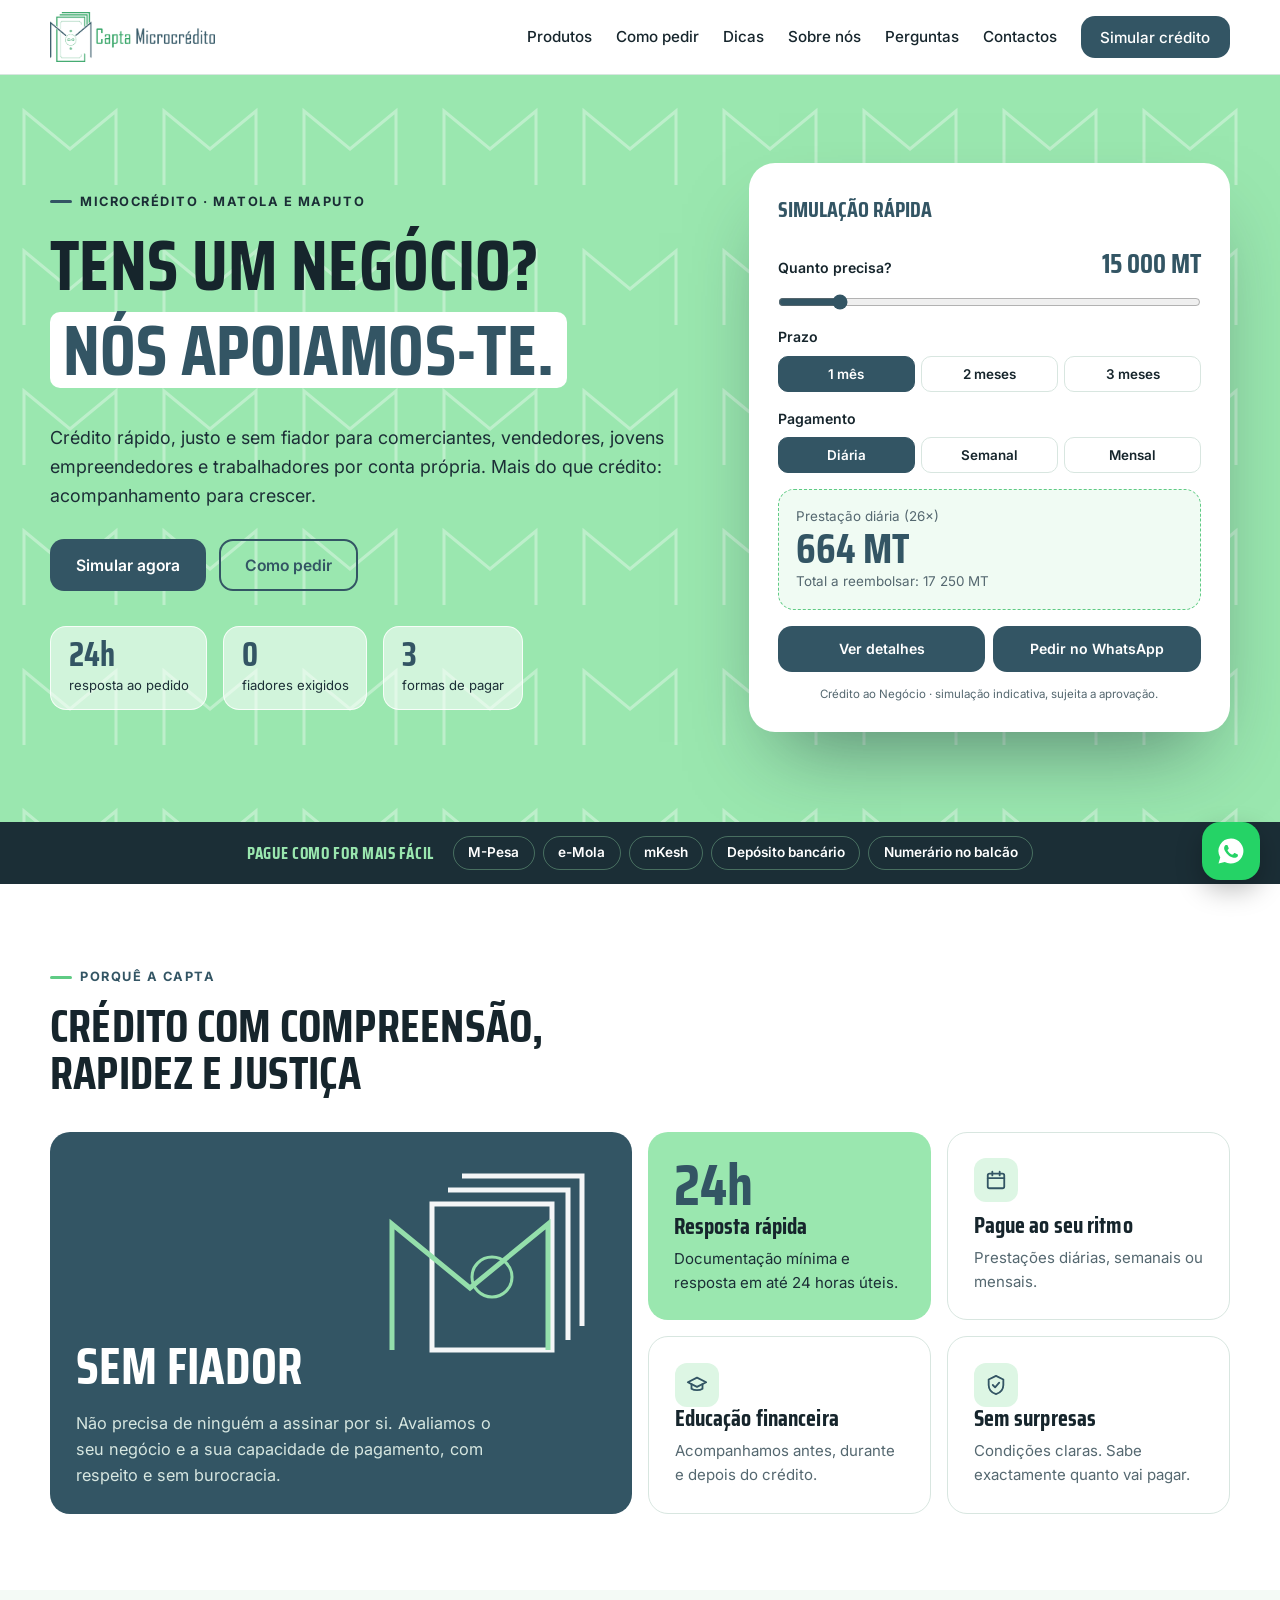
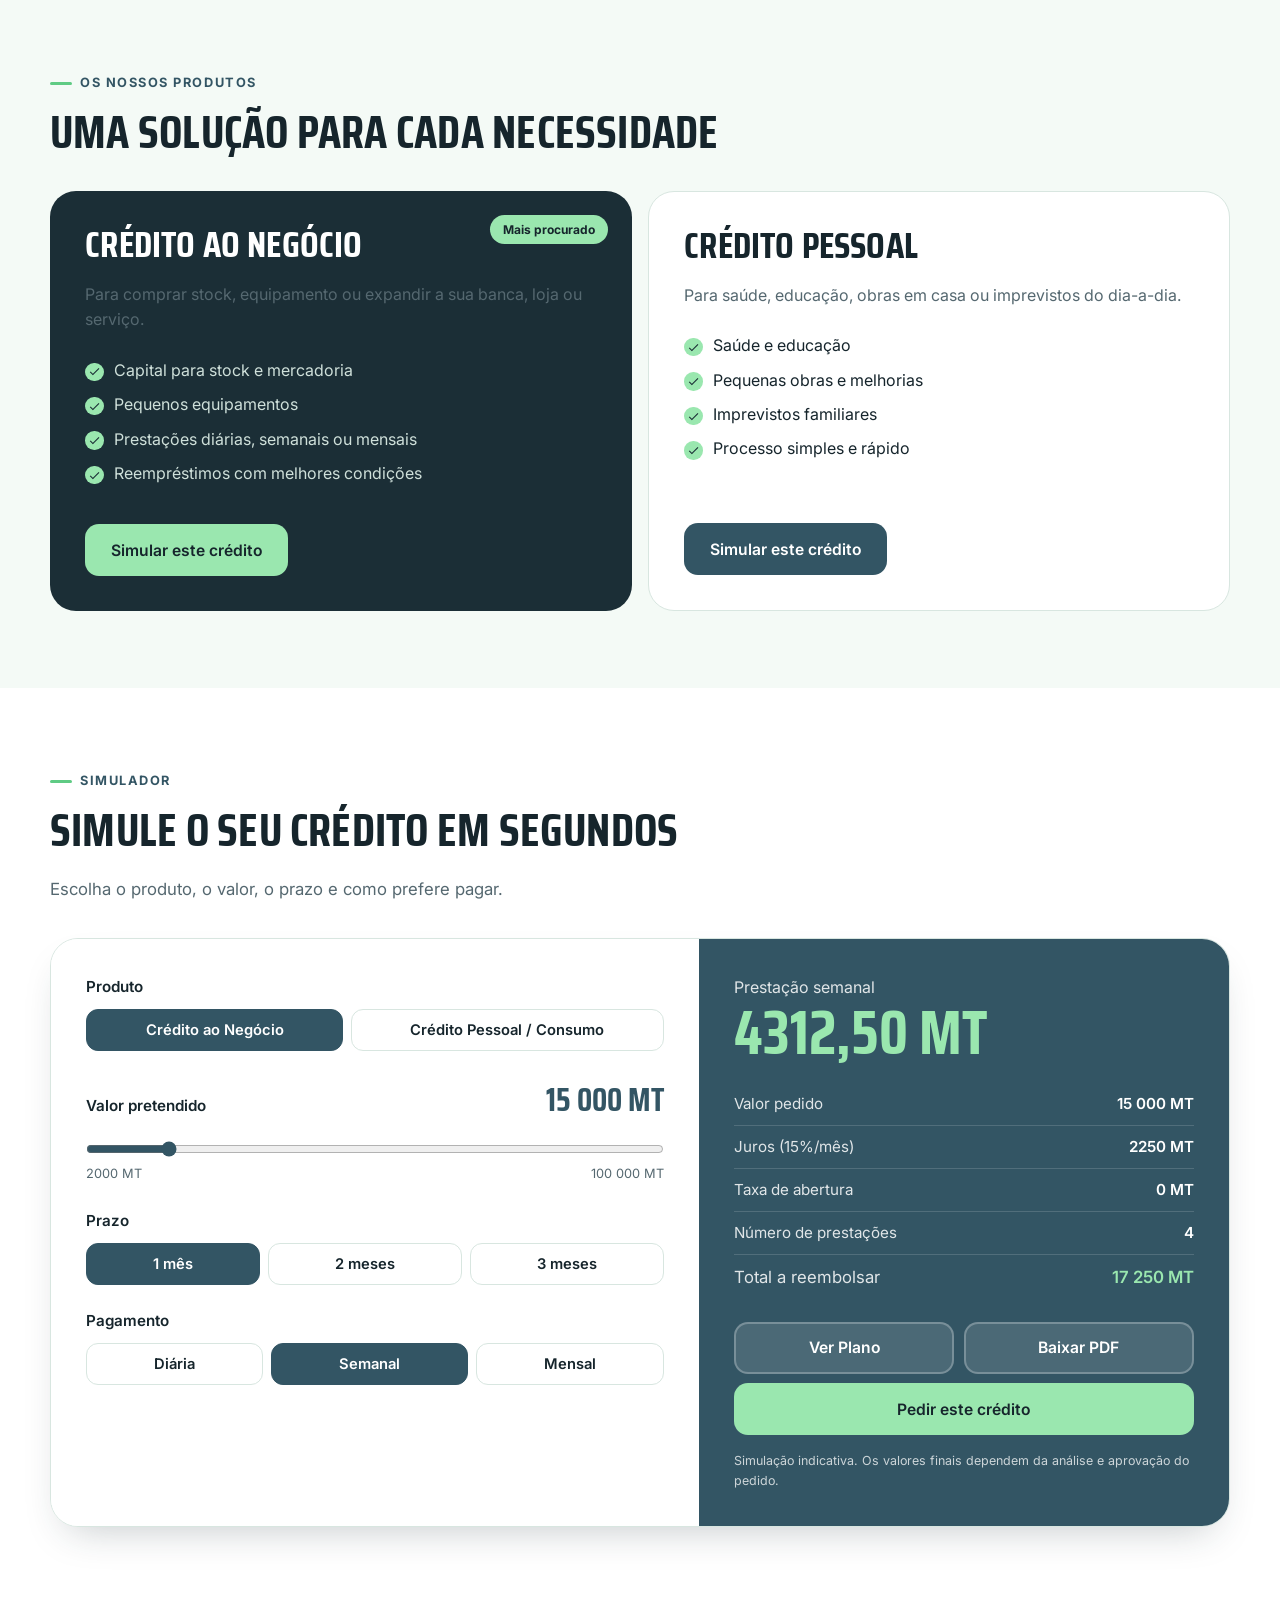
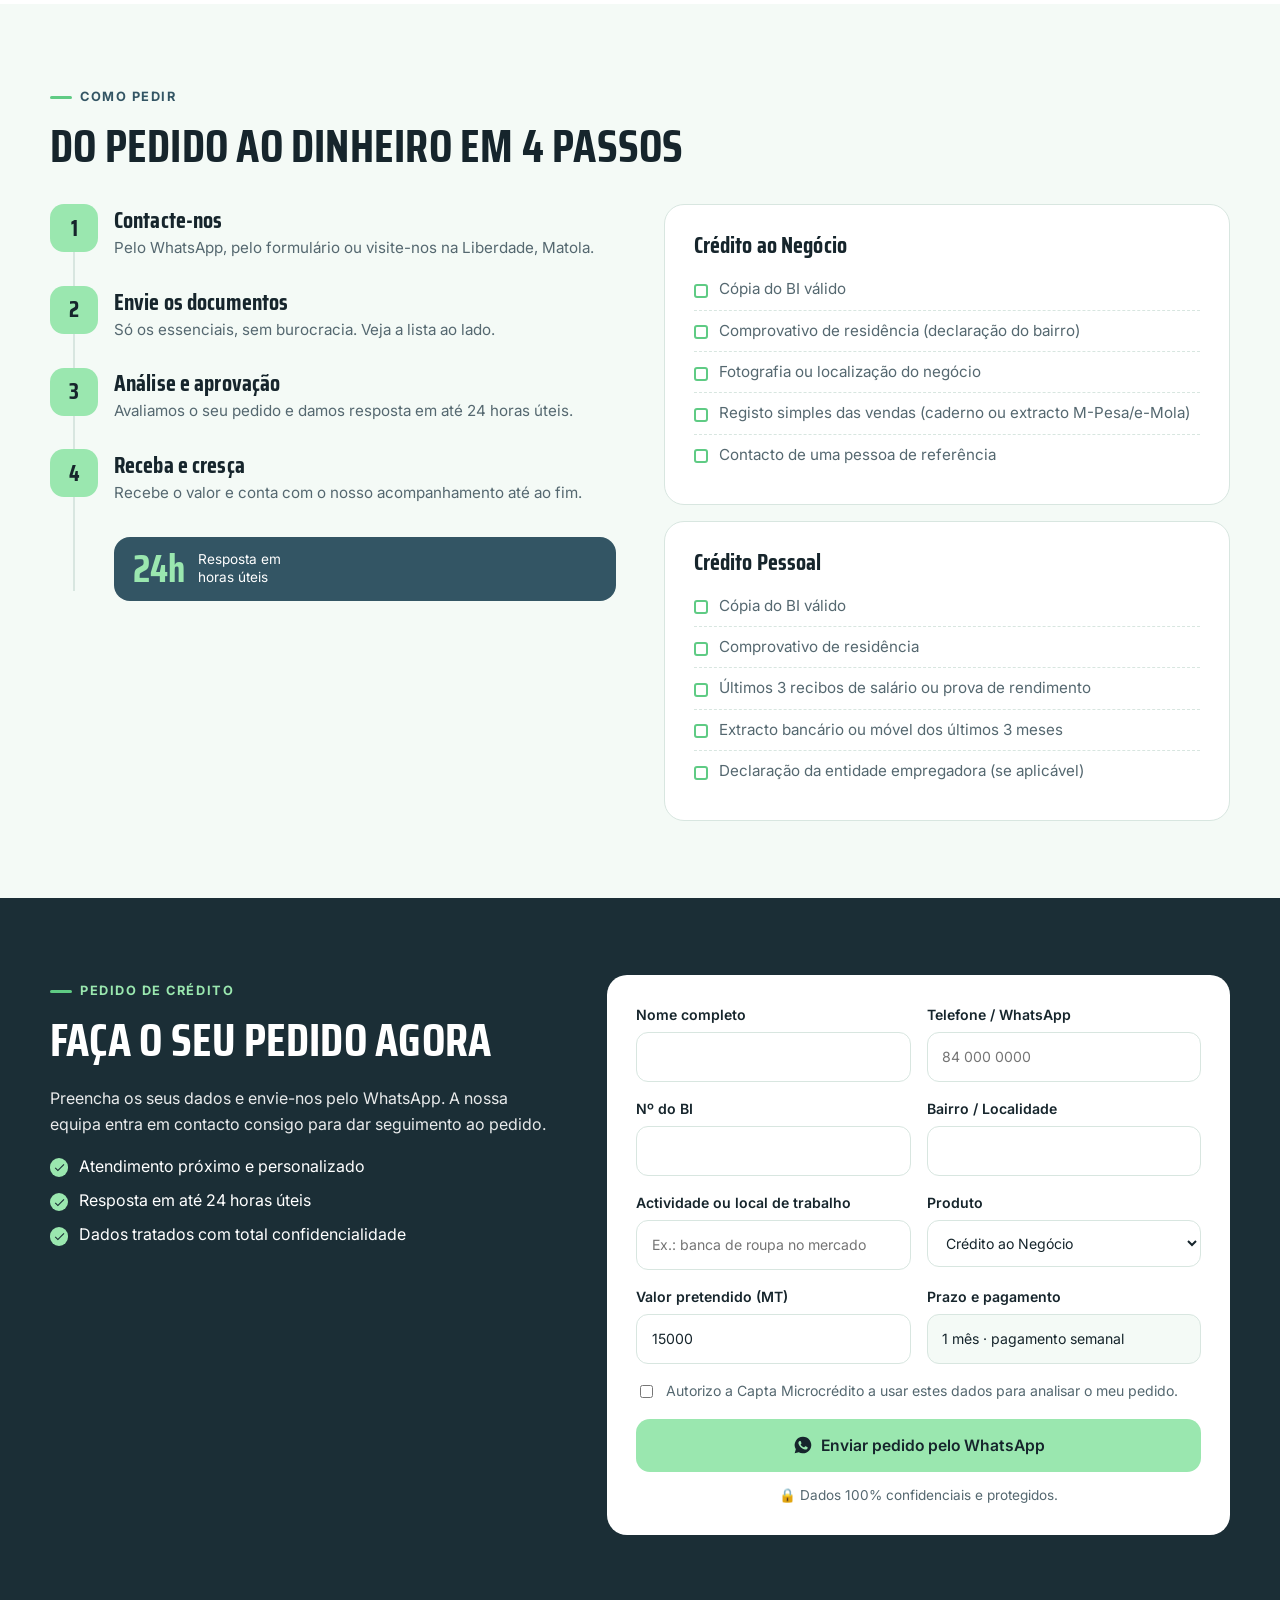
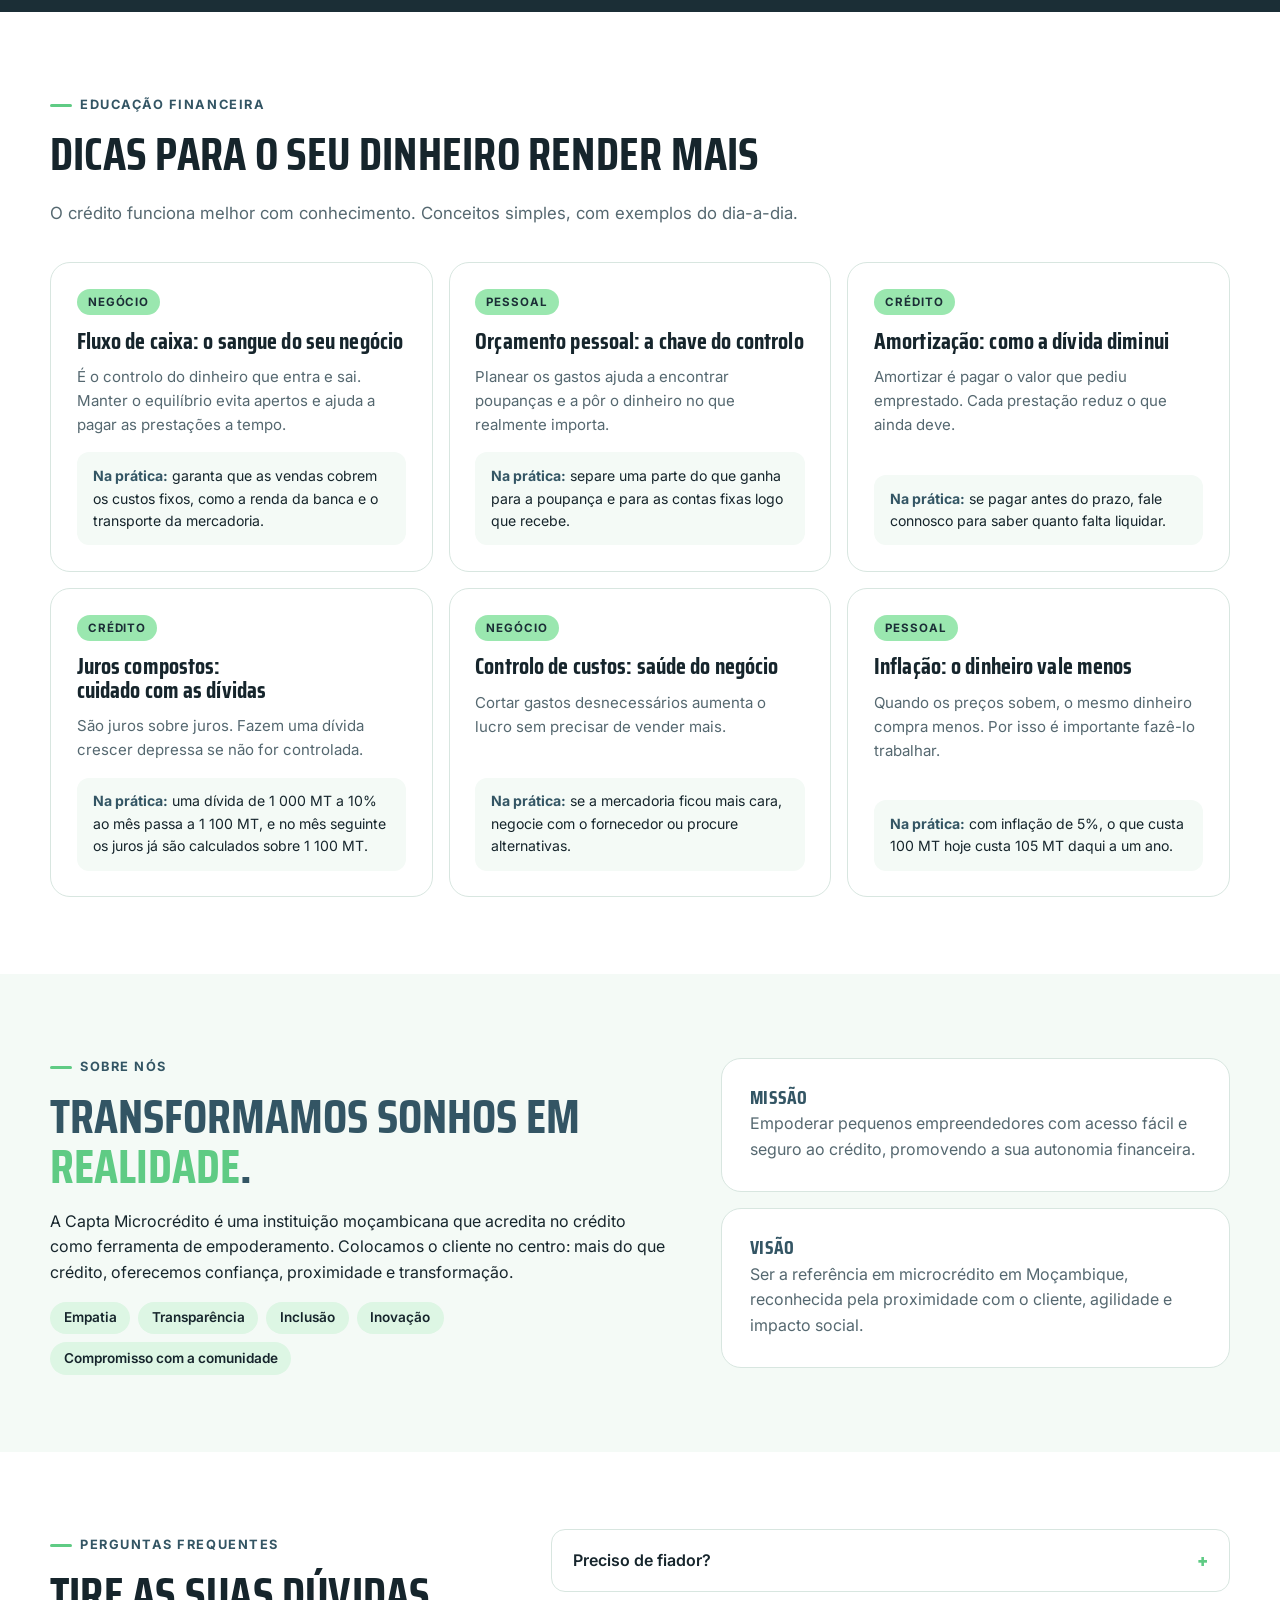
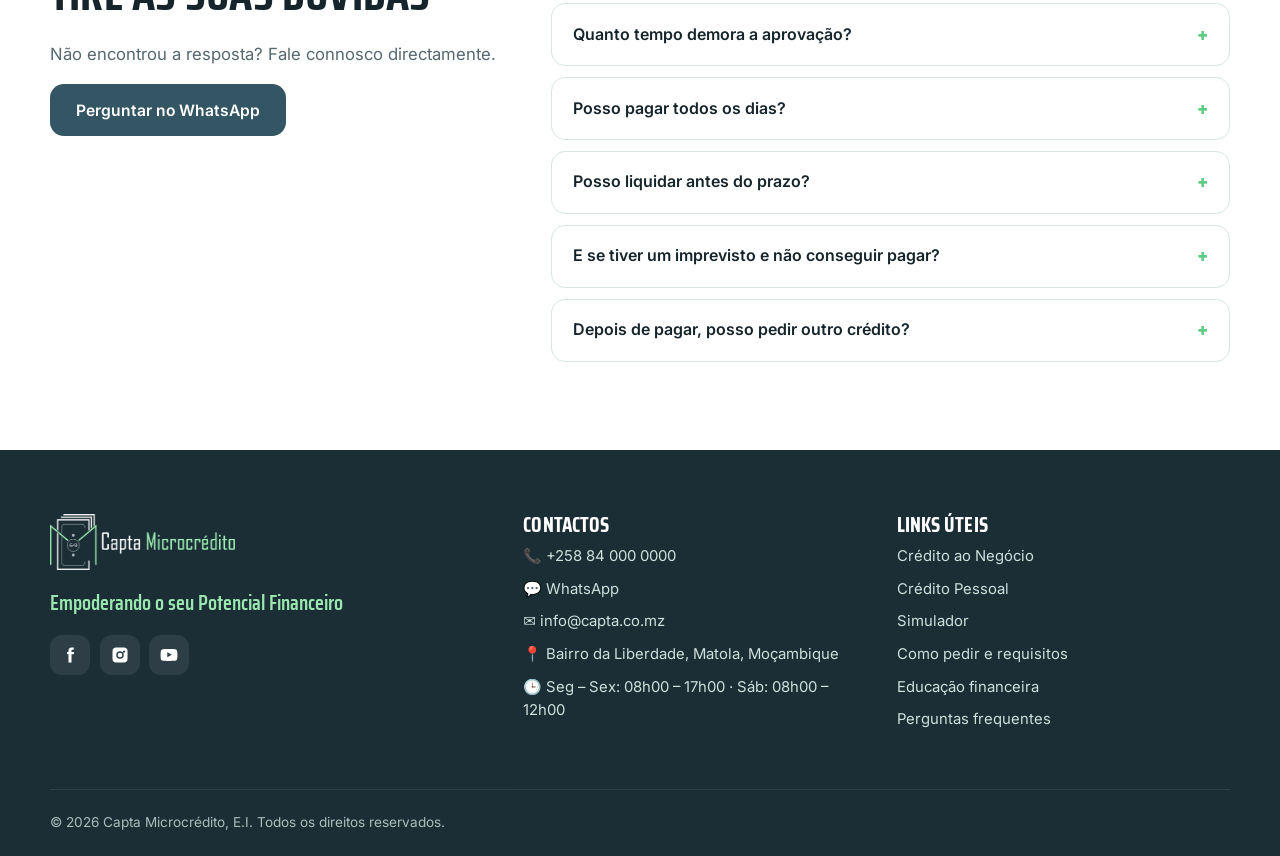
==== commit 3b0c132f: "Capta v3: versao nos ficheiros (cache)" ====
--- a/index.html
+++ b/index.html
@@ -13,7 +13,7 @@
   <link rel="preconnect" href="https://fonts.googleapis.com">
   <link rel="preconnect" href="https://fonts.gstatic.com" crossorigin>
   <link href="https://fonts.googleapis.com/css2?family=Saira+Condensed:wght@600;700&family=Inter:wght@400;500;600;700&display=swap" rel="stylesheet">
-  <link rel="stylesheet" href="css/style.css">
+  <link rel="stylesheet" href="css/style.css?v=3.1">
 </head>
 <body>
 
@@ -446,8 +446,8 @@
   <a href="#" class="btn btn--accent" id="mbarWa" target="_blank" rel="noopener">WhatsApp</a>
 </nav>
 
-<script src="js/config.js"></script>
-<script src="js/main.js"></script>
-<script src="js/extra.js"></script>
+<script src="js/config.js?v=3.1"></script>
+<script src="js/main.js?v=3.1"></script>
+<script src="js/extra.js?v=3.1"></script>
 </body>
 </html>
--- a/css/style.css
+++ b/css/style.css
@@ -37,7 +37,7 @@
 img,svg{display:block;max-width:100%}
 a{color:inherit}
 h1,h2,h3,h4{font-family:var(--font-head);font-weight:700;line-height:1.02;margin:0 0 .5em;letter-spacing:.005em;text-wrap:balance}
-h1{font-size:clamp(2.6rem,6vw,4.4rem);text-transform:uppercase}
+h1{font-size:clamp(2.6rem,6vw,4.4rem);text-transform:uppercase;line-height:1.1}
 h2{font-size:clamp(2rem,4vw,2.9rem);text-transform:uppercase}
 h3{font-size:1.45rem}
 p{margin:0 0 1em}
@@ -78,7 +78,7 @@
 .hero__inner{position:relative;display:grid;grid-template-columns:1.15fr .85fr;gap:3rem;align-items:center}
 .hero .eyebrow{color:var(--slate-900)}
 .hero .eyebrow::before{background:var(--slate)}
-.hl{background:#fff;color:var(--slate);padding:0 .18em;border-radius:10px;box-decoration-break:clone;-webkit-box-decoration-break:clone}
+.hl{display:inline-block;margin-top:.12em;line-height:1.05;background:#fff;color:var(--slate);padding:.02em .18em 0;border-radius:10px;box-decoration-break:clone;-webkit-box-decoration-break:clone}
 .lead{font-size:1.12rem;max-width:36em;color:var(--slate-900)}
 .hero__cta{display:flex;flex-wrap:wrap;gap:.8rem;margin:1.8rem 0 2.2rem}
 .hero .btn--accent{background:var(--slate);color:#fff}
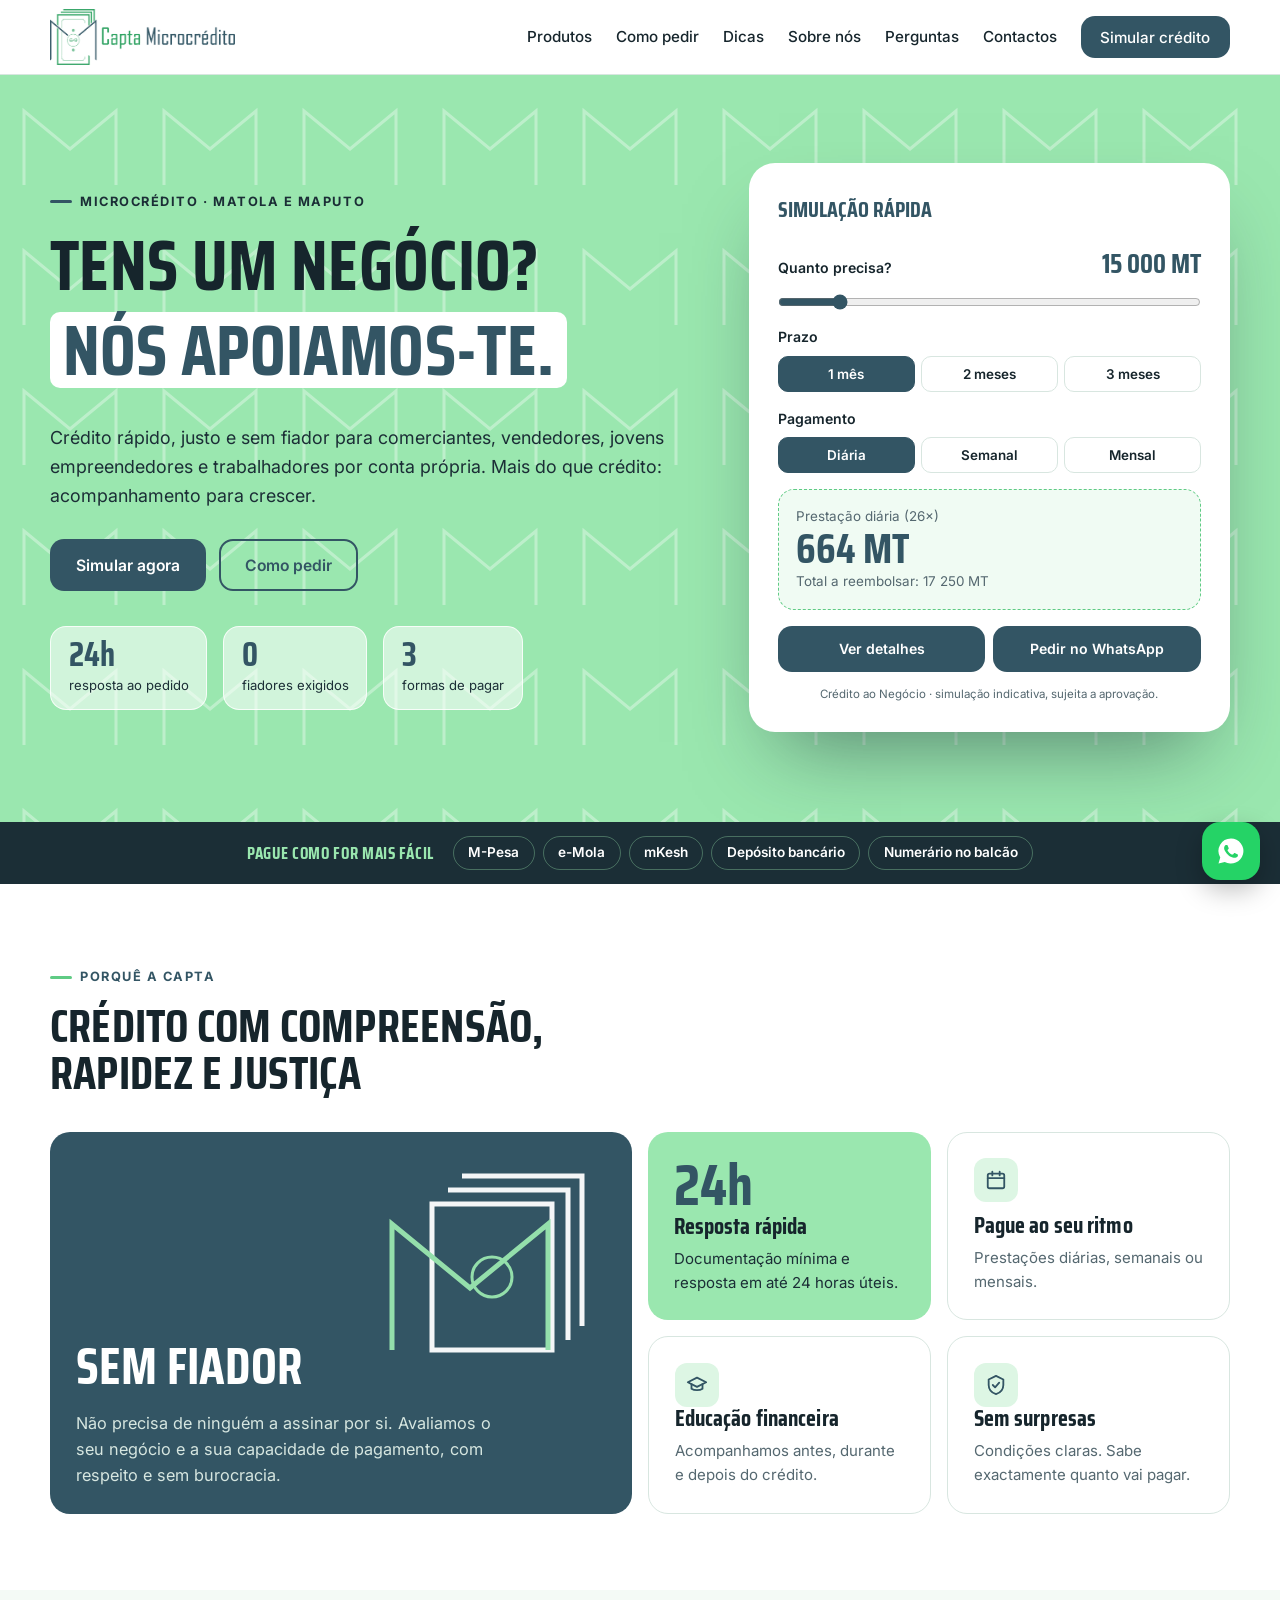
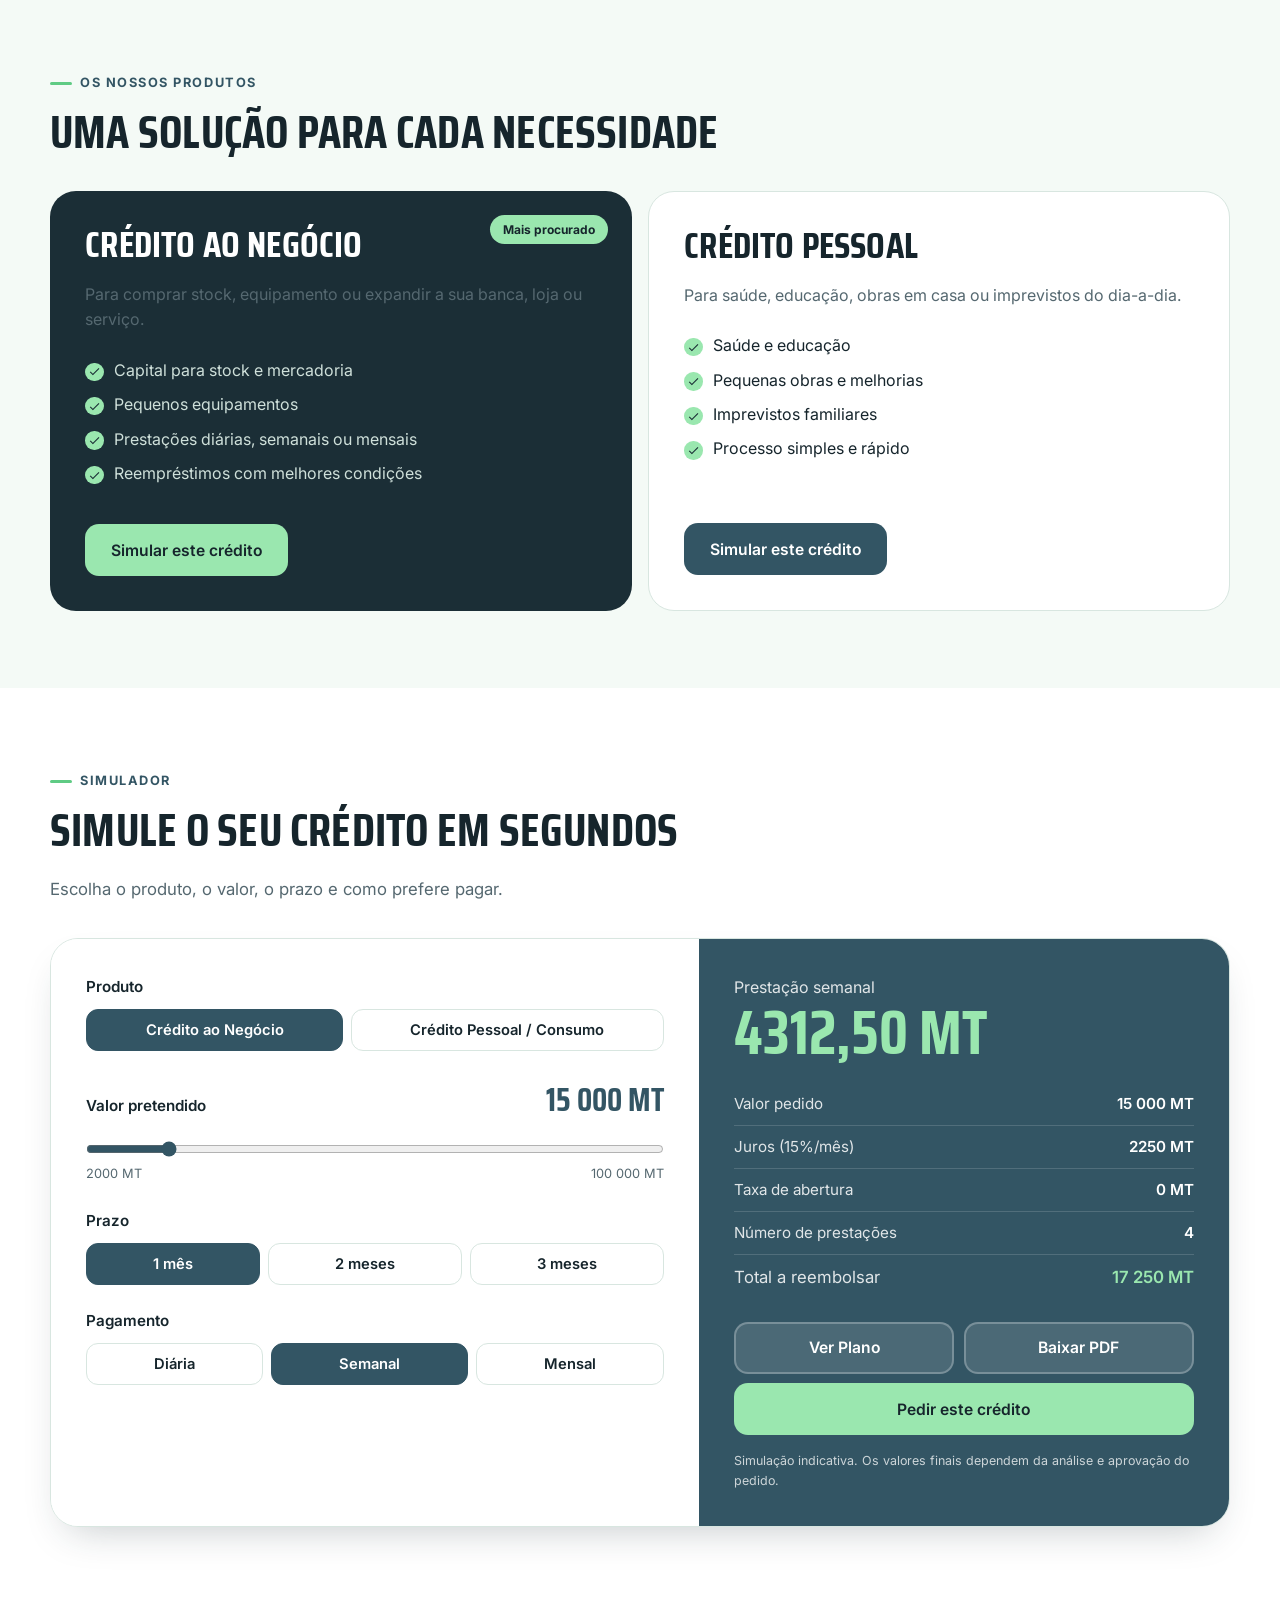
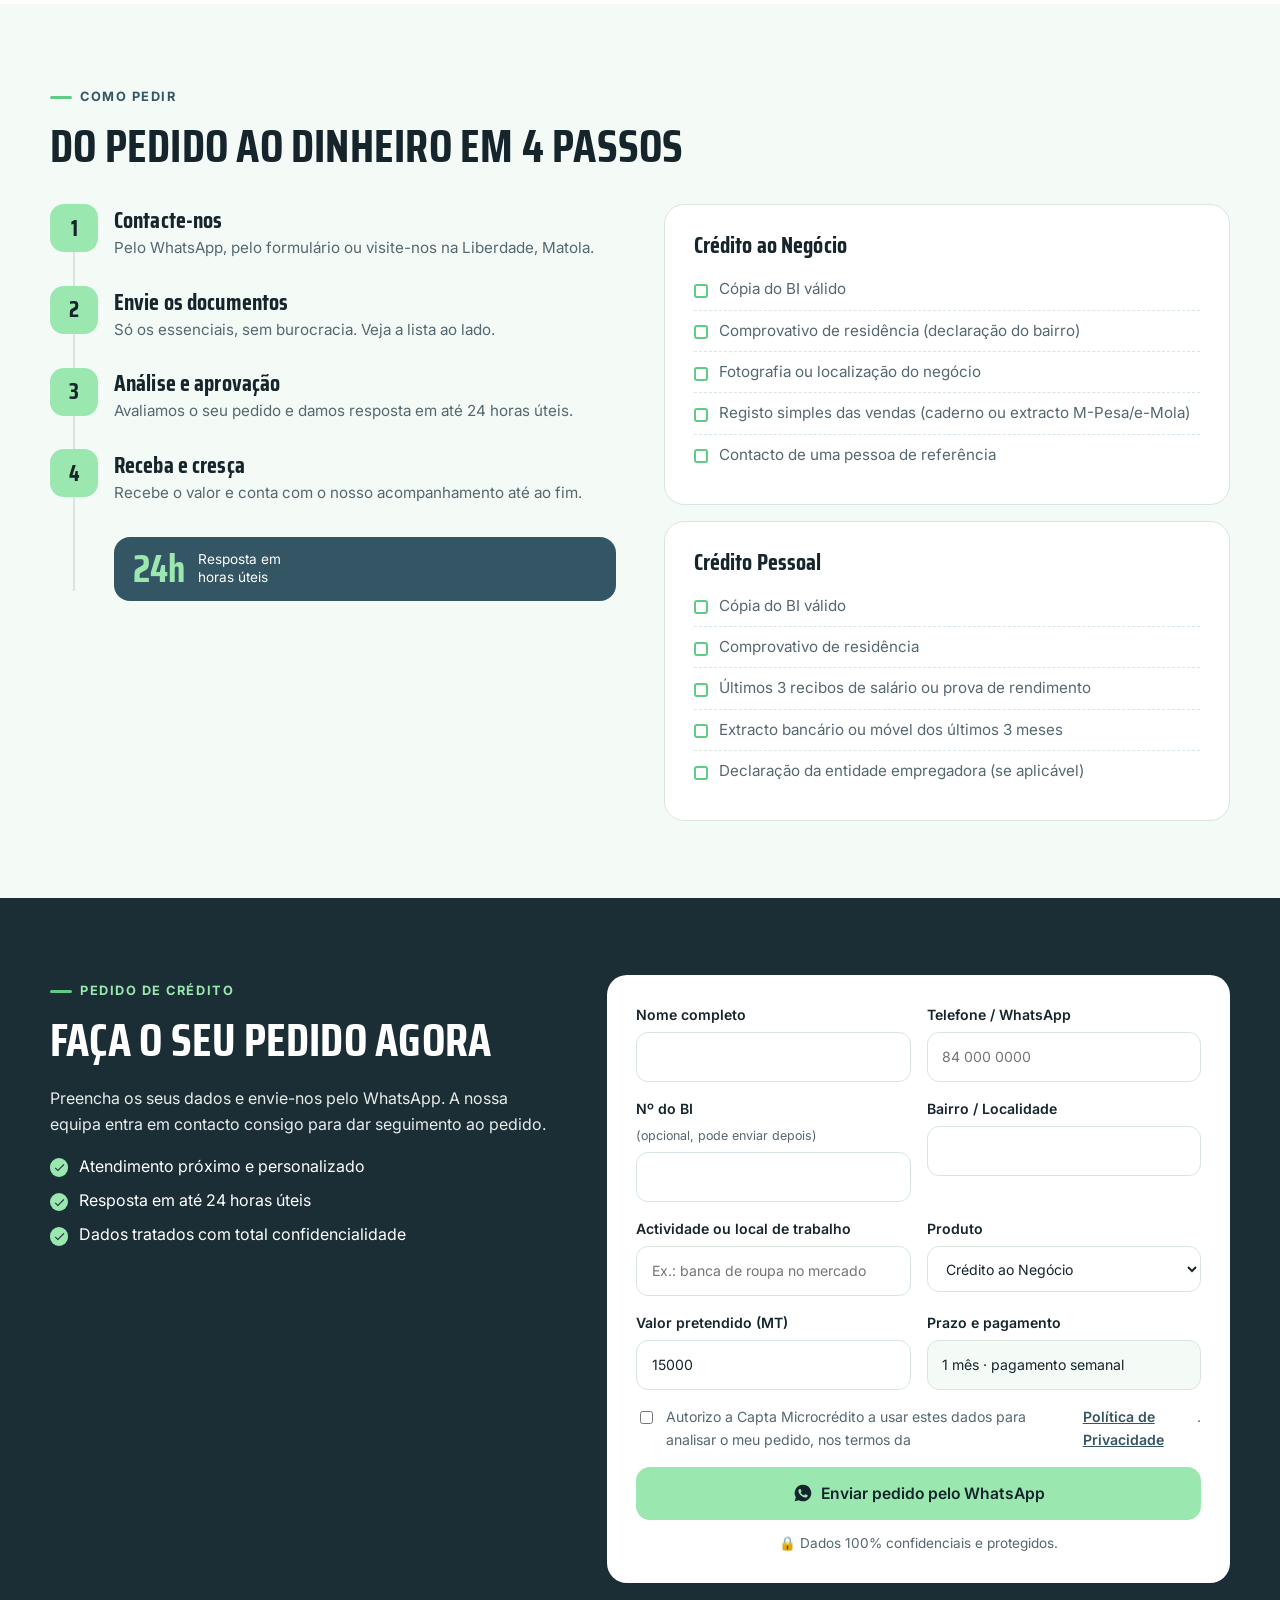
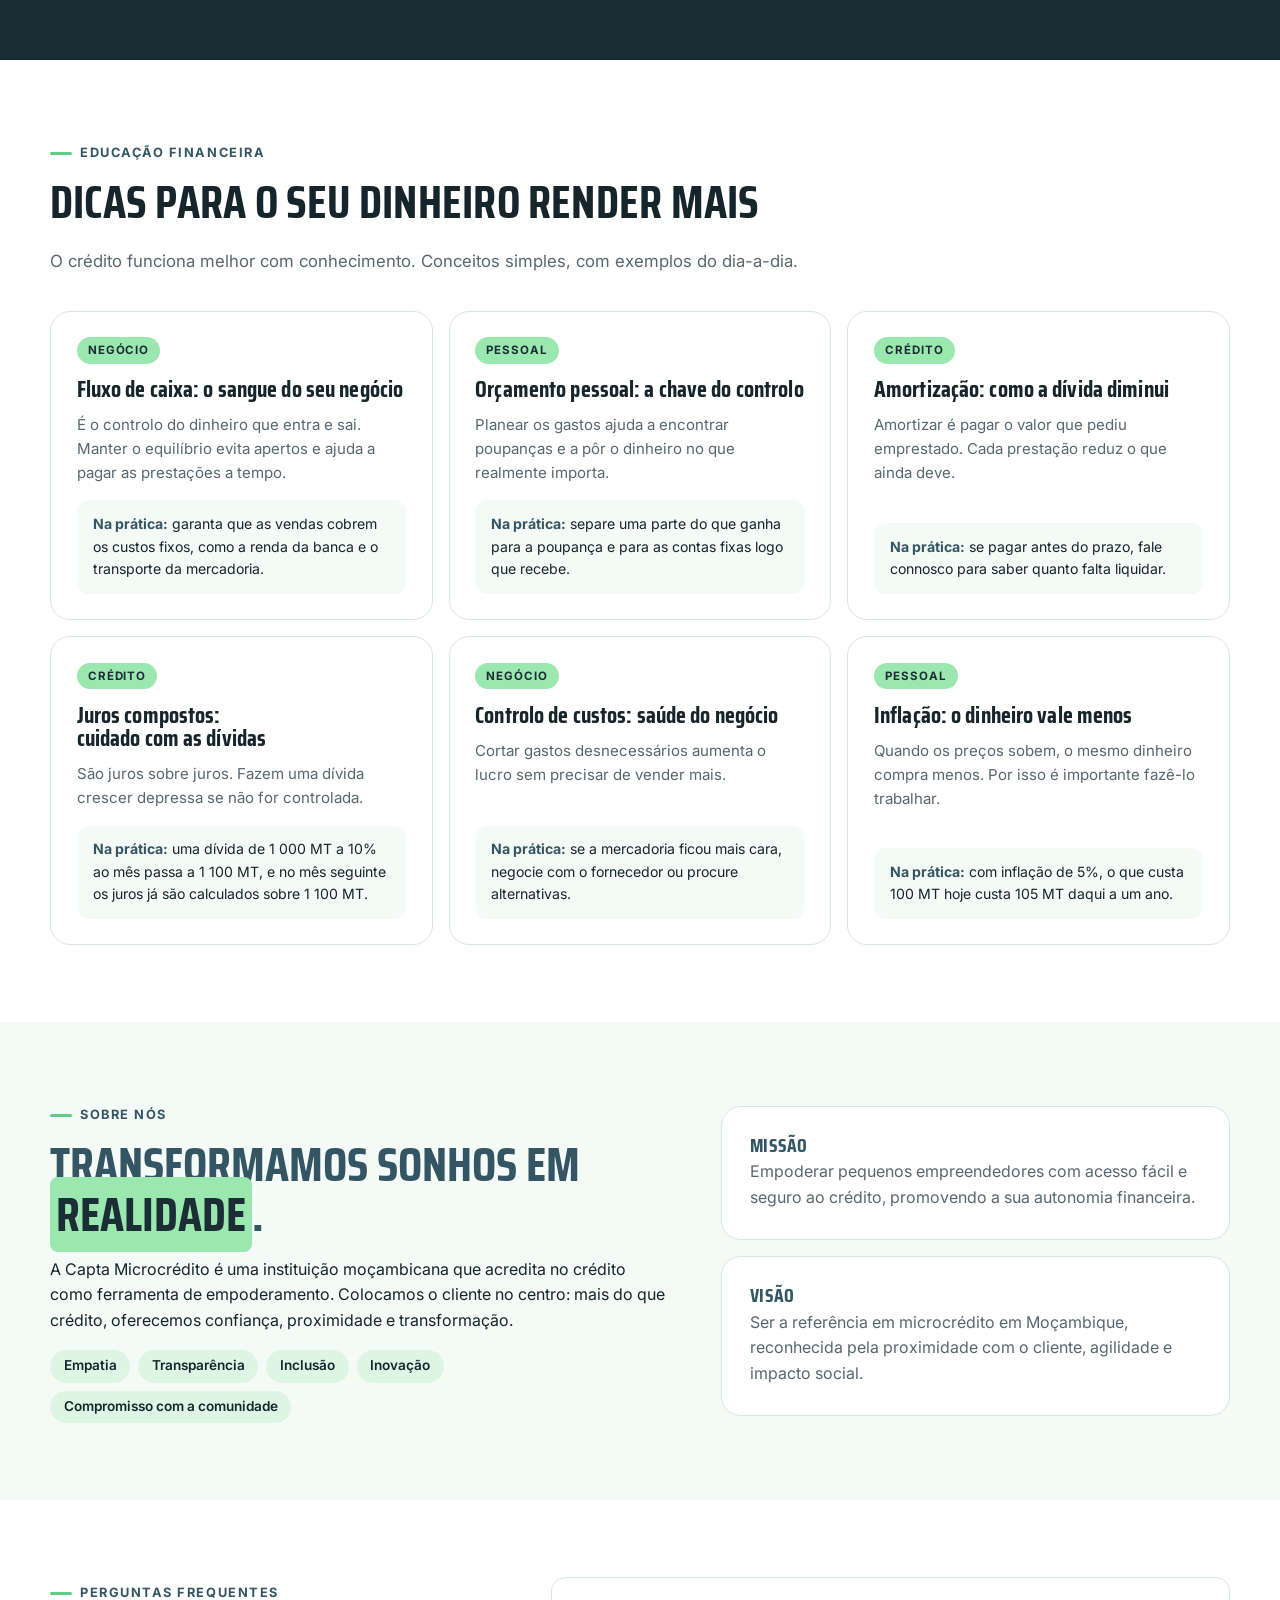
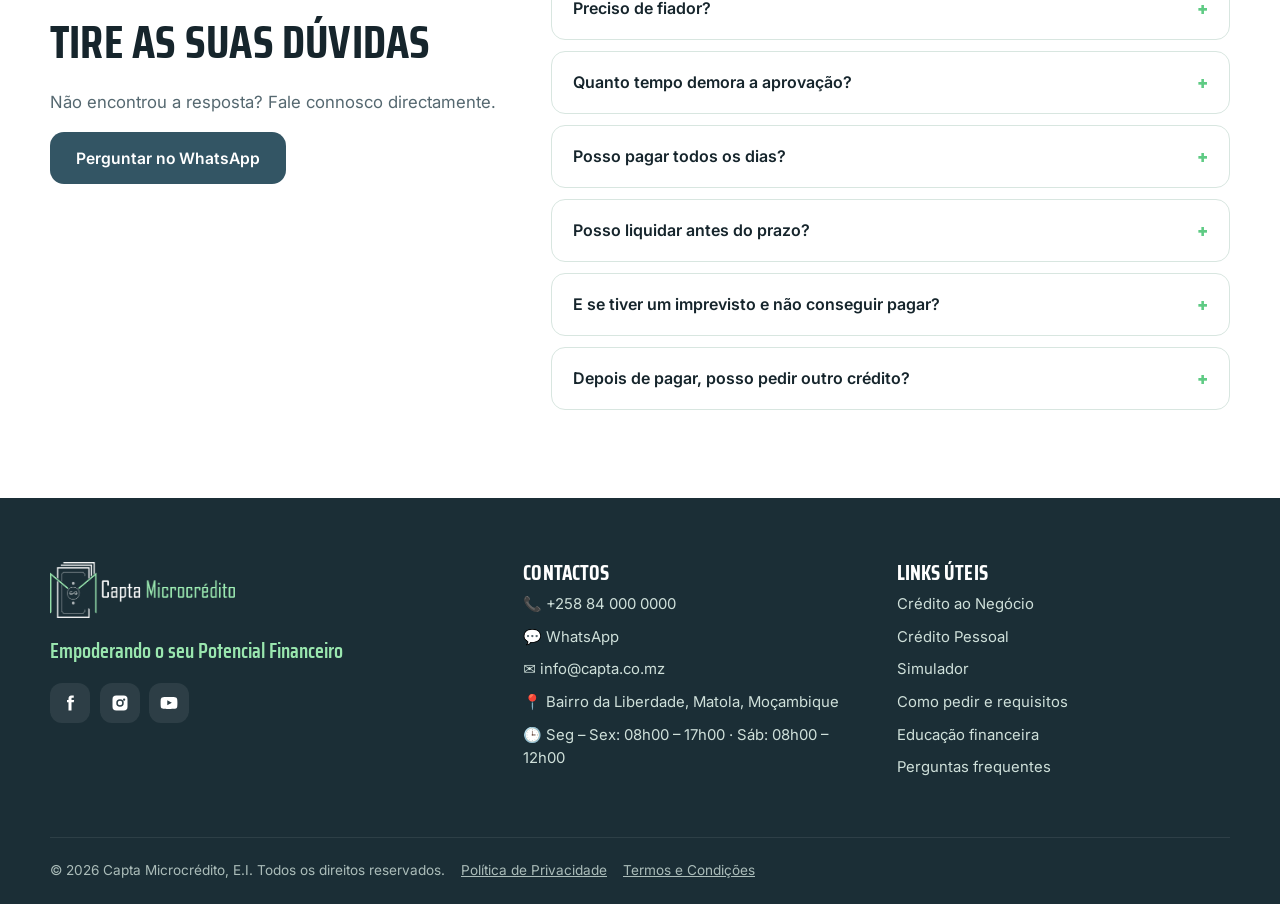
==== commit 879ce104: "Capta v3.2: index.html" ====
--- a/index.html
+++ b/index.html
@@ -10,10 +10,21 @@
   <link rel="icon" href="assets/favicon.png" type="image/png">
   <link rel="apple-touch-icon" href="assets/favicon.png">
   <meta name="theme-color" content="#9AE7AF">
+  <link rel="canonical" href="https://chatgptwork242-pixel.github.io/Capta/">
+  <meta property="og:type" content="website">
+  <meta property="og:locale" content="pt_MZ">
+  <meta property="og:url" content="https://chatgptwork242-pixel.github.io/Capta/">
+  <meta property="og:image" content="https://chatgptwork242-pixel.github.io/Capta/assets/og-image.png">
+  <meta property="og:image:width" content="1200">
+  <meta property="og:image:height" content="630">
+  <meta name="twitter:card" content="summary_large_image">
+  <script type="application/ld+json">
+  {"@context":"https://schema.org","@type":"FinancialService","name":"Capta Microcrédito","slogan":"Empoderando o seu Potencial Financeiro","description":"Microcrédito rápido, justo e sem fiador para pequenos empreendedores e particulares.","url":"https://chatgptwork242-pixel.github.io/Capta/","logo":"https://chatgptwork242-pixel.github.io/Capta/assets/logo.png","image":"https://chatgptwork242-pixel.github.io/Capta/assets/og-image.png","address":{"@type":"PostalAddress","addressLocality":"Matola","addressRegion":"Maputo","addressCountry":"MZ"},"areaServed":["Matola","Maputo"],"currenciesAccepted":"MZN"}
+  </script>
   <link rel="preconnect" href="https://fonts.googleapis.com">
   <link rel="preconnect" href="https://fonts.gstatic.com" crossorigin>
   <link href="https://fonts.googleapis.com/css2?family=Saira+Condensed:wght@600;700&family=Inter:wght@400;500;600;700&display=swap" rel="stylesheet">
-  <link rel="stylesheet" href="css/style.css?v=3.1">
+  <link rel="stylesheet" href="css/style.css?v=3.2">
 </head>
 <body>
 
@@ -290,7 +301,7 @@
       <div class="form__grid">
         <label>Nome completo<input name="nome" required autocomplete="name"></label>
         <label>Telefone / WhatsApp<input name="telefone" required inputmode="tel" autocomplete="tel" placeholder="84 000 0000"></label>
-        <label>Nº do BI<input name="bi" required></label>
+        <label>Nº do BI <span class="form__hint">(opcional, pode enviar depois)</span><input name="bi"></label>
         <label>Bairro / Localidade<input name="bairro" required></label>
         <label>Actividade ou local de trabalho<input name="actividade" required placeholder="Ex.: banca de roupa no mercado"></label>
         <label>Produto
@@ -299,7 +310,7 @@
         <label>Valor pretendido (MT)<input name="valor" id="pedidoValor" inputmode="numeric" required></label>
         <label>Prazo e pagamento<input name="prazo" id="pedidoPrazo" readonly></label>
       </div>
-      <label class="consent"><input type="checkbox" name="consent" required> Autorizo a Capta Microcrédito a usar estes dados para analisar o meu pedido.</label>
+      <label class="consent"><input type="checkbox" name="consent" required> Autorizo a Capta Microcrédito a usar estes dados para analisar o meu pedido, nos termos da <a href="privacidade.html" target="_blank" rel="noopener">Política de Privacidade</a>.</label>
       <p class="form__error" id="pedidoErro" hidden>Por favor preencha todos os campos e aceite a autorização.</p>
       <button type="submit" class="btn btn--accent btn--block">
         <svg class="wa-ico" viewBox="0 0 24 24" aria-hidden="true"><path d="M12 2a10 10 0 0 0-8.6 15.1L2 22l5-1.3A10 10 0 1 0 12 2zm5.4 14.2c-.2.6-1.3 1.2-1.8 1.2-.5.1-1 .2-3.3-.7-2.8-1.1-4.5-4-4.7-4.2-.1-.2-1.1-1.5-1.1-2.8 0-1.4.7-2 1-2.3.2-.3.5-.3.7-.3h.5c.2 0 .4 0 .6.5l.8 2c.1.2.1.3 0 .5l-.3.5-.4.4c-.1.1-.3.3-.1.6.2.3.7 1.2 1.5 1.9 1 .9 1.9 1.2 2.2 1.3.3.1.4.1.6-.1l.8-1c.2-.3.4-.2.6-.1l2 .9c.3.1.5.2.5.3.1.1.1.7-.1 1.3z"/></svg>
@@ -433,7 +444,7 @@
     </div>
   </div>
   <div class="container footer__bottom">
-    <p>© <span id="ano"></span> Capta Microcrédito, E.I. Todos os direitos reservados.</p>
+    <p class="footer__legal"><span>© <span id="ano"></span> Capta Microcrédito, E.I. Todos os direitos reservados.</span><a href="privacidade.html">Política de Privacidade</a><a href="termos.html">Termos e Condições</a></p>
   </div>
 </footer>
 
@@ -446,8 +457,8 @@
   <a href="#" class="btn btn--accent" id="mbarWa" target="_blank" rel="noopener">WhatsApp</a>
 </nav>
 
-<script src="js/config.js?v=3.1"></script>
-<script src="js/main.js?v=3.1"></script>
-<script src="js/extra.js?v=3.1"></script>
+<script src="js/config.js?v=3.2"></script>
+<script src="js/main.js?v=3.2"></script>
+<script src="js/extra.js?v=3.2"></script>
 </body>
 </html>
--- a/css/style.css
+++ b/css/style.css
@@ -317,3 +317,37 @@
   #printArea table{margin-top:12px}
   #printArea .p-sum td{text-align:left}
 }
+
+/* ===== v3.2 — acessibilidade, páginas legais e 404 ===== */
+.logo img{height:56px}
+@media (max-width:560px){.logo img{height:48px}}
+.nav a:not(.btn):hover{color:var(--slate);text-decoration:underline;text-decoration-color:var(--mint-600);text-decoration-thickness:3px;text-underline-offset:6px}
+.about__quote span{background:var(--mint);color:var(--slate-900);padding:0 .12em;border-radius:8px}
+@media (prefers-color-scheme:dark){
+  .eyebrow{color:var(--mint)}
+  .hero .eyebrow{color:var(--slate-900)}
+  .nav a:not(.btn):hover{color:var(--mint)}
+  .btn--ghost{border-color:var(--mint);color:var(--mint)}
+  .hero .btn--ghost{border-color:var(--slate);color:var(--slate)}
+  .legal a:not(.btn){color:var(--mint)}
+}
+.consent a,.legal a:not(.btn){color:var(--slate);font-weight:600}
+.footer__legal{display:flex;gap:1rem;flex-wrap:wrap}
+.footer a{color:inherit}
+.footer--mini{padding:0}
+.footer--mini .footer__bottom{margin-top:0}
+.form__hint{font-weight:400;color:#556870;font-size:.78rem}
+
+.legal .container{max-width:780px}
+.legal h1{font-size:clamp(2.4rem,5vw,3.4rem);margin-bottom:.2em}
+.legal h2{font-size:1.6rem;margin:2rem 0 .5rem}
+.legal p,.legal li{color:var(--muted)}
+.legal ul{padding-left:1.2rem}
+.legal li{margin:.35rem 0}
+.legal__date{font-size:.9rem}
+.legal__note{background:var(--mint-100);border-left:4px solid var(--mint-600);border-radius:12px;padding:1rem 1.2rem;margin:1.5rem 0;color:var(--ink);font-size:.95rem}
+
+.notfound{text-align:center;min-height:62vh;display:grid;place-items:center}
+.notfound__art{width:180px;margin:0 auto 1.5rem}
+.notfound p{color:var(--muted);max-width:32em;margin-inline:auto}
+.notfound__cta{justify-content:center}
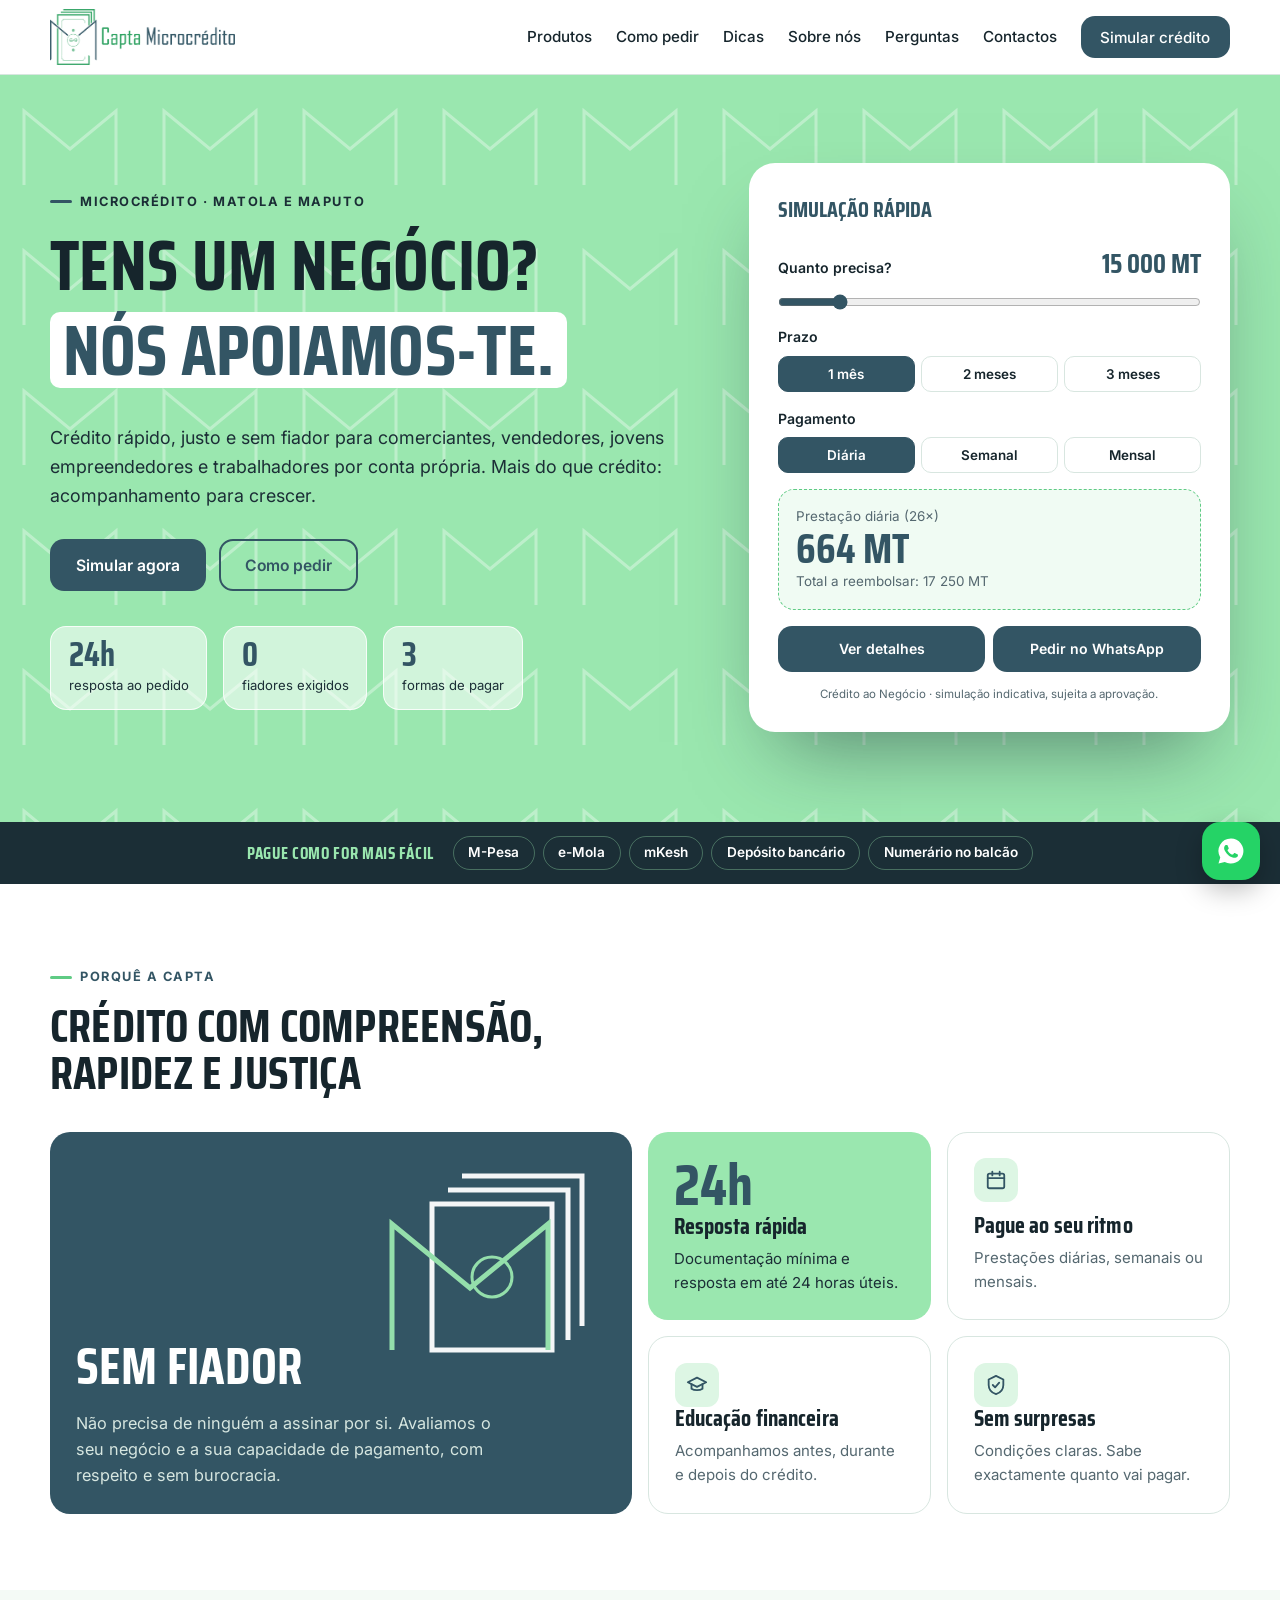
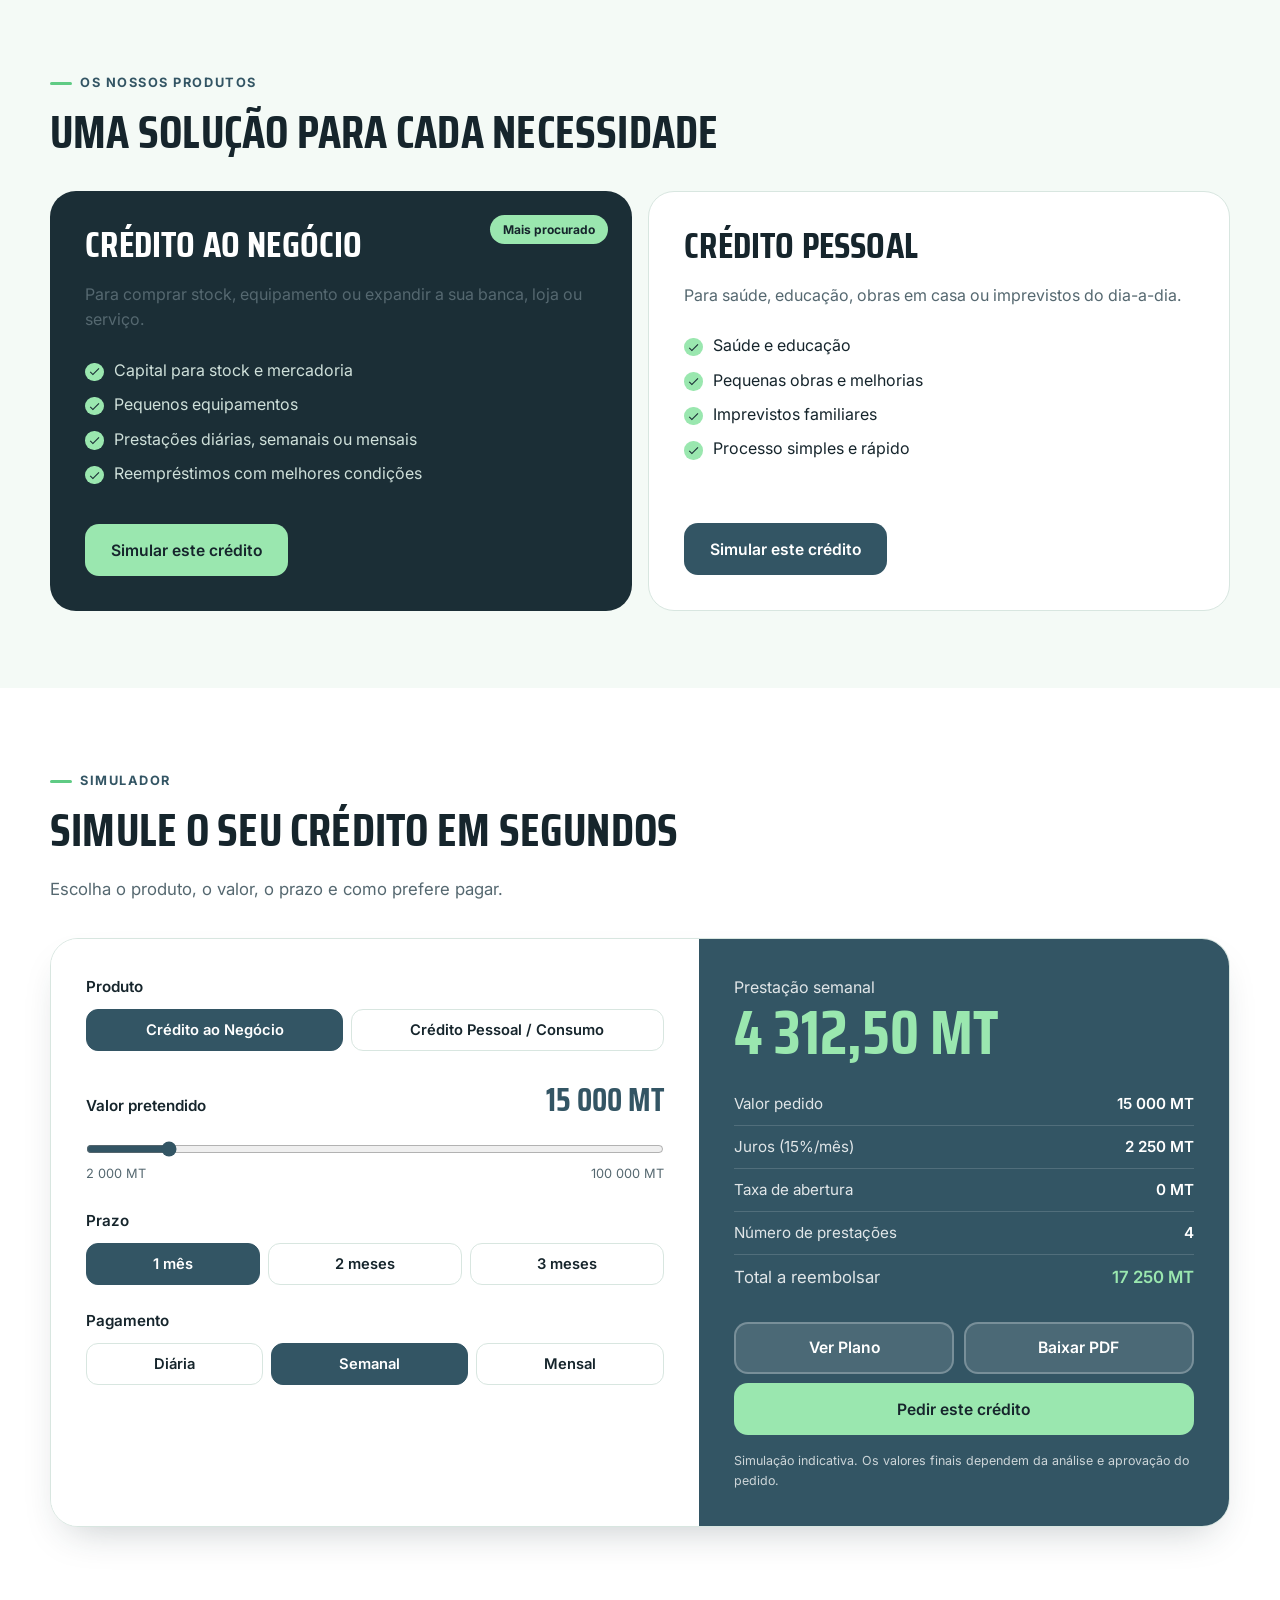
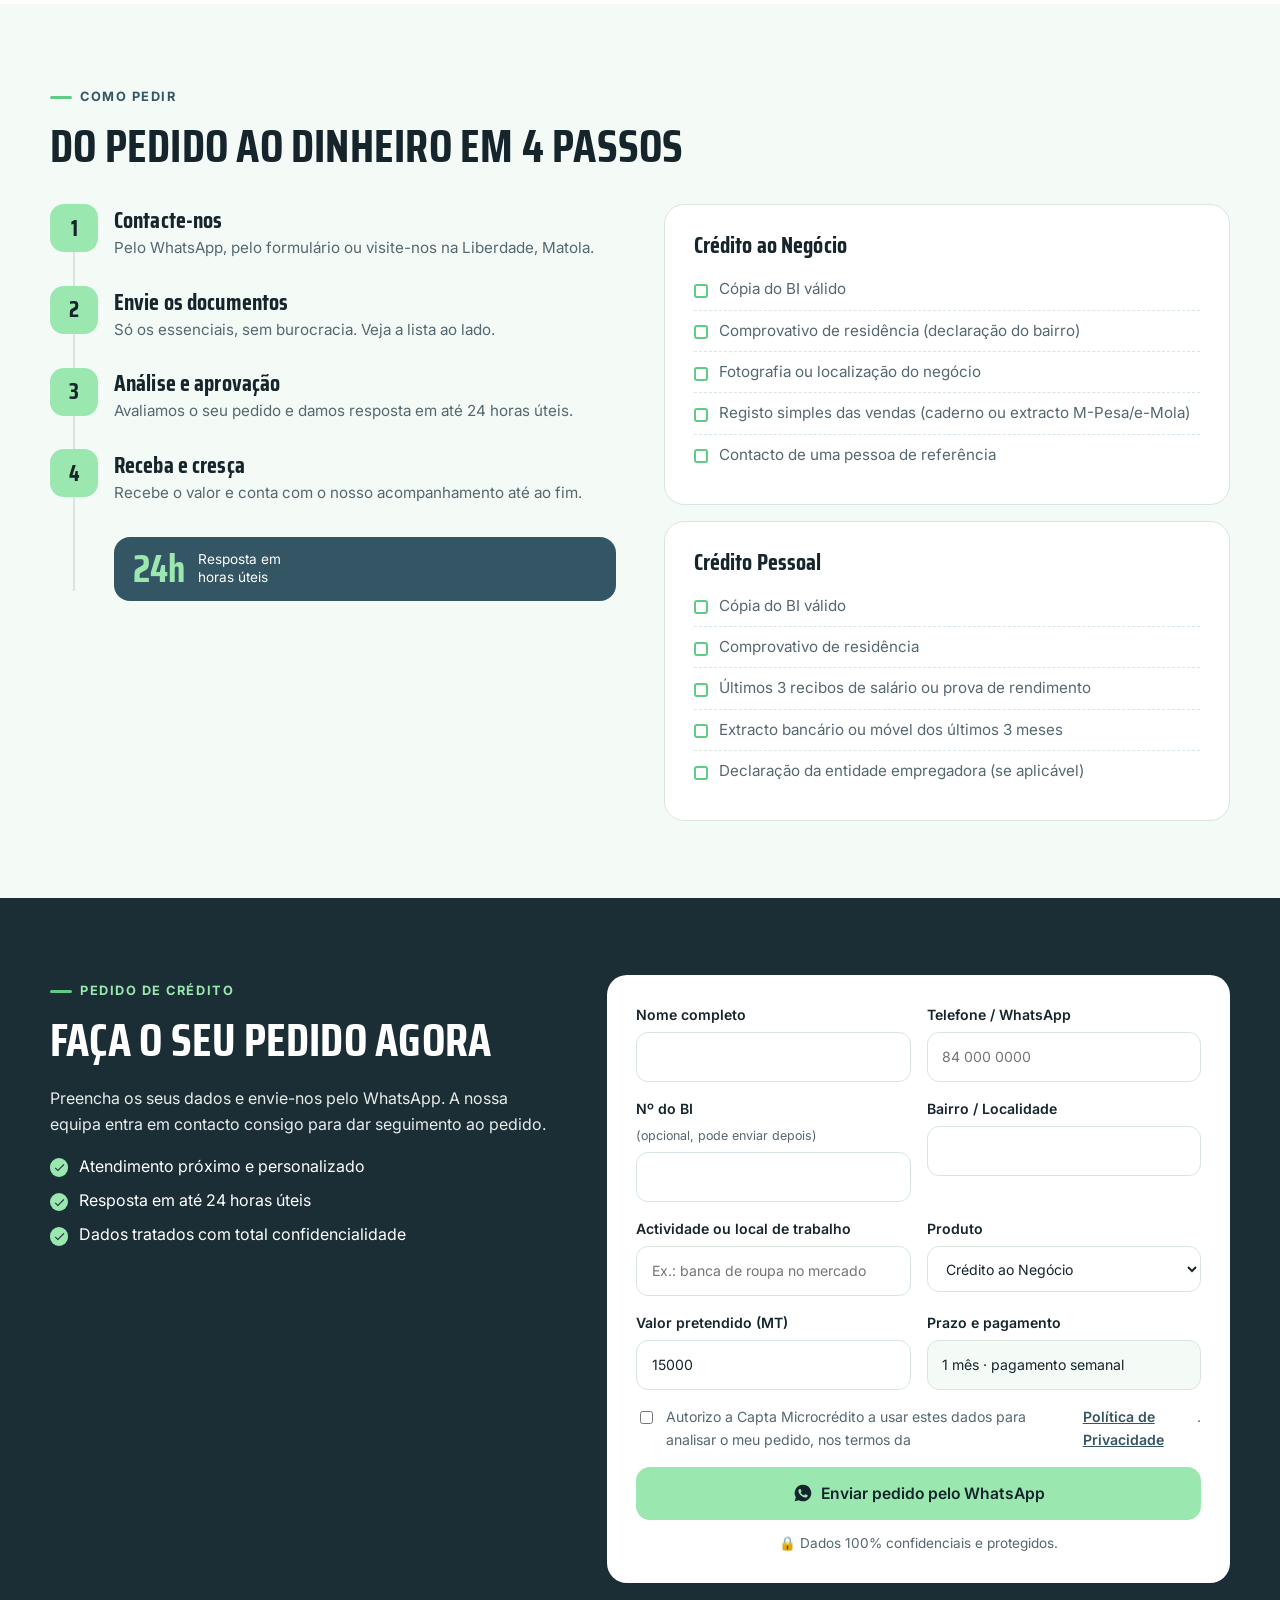
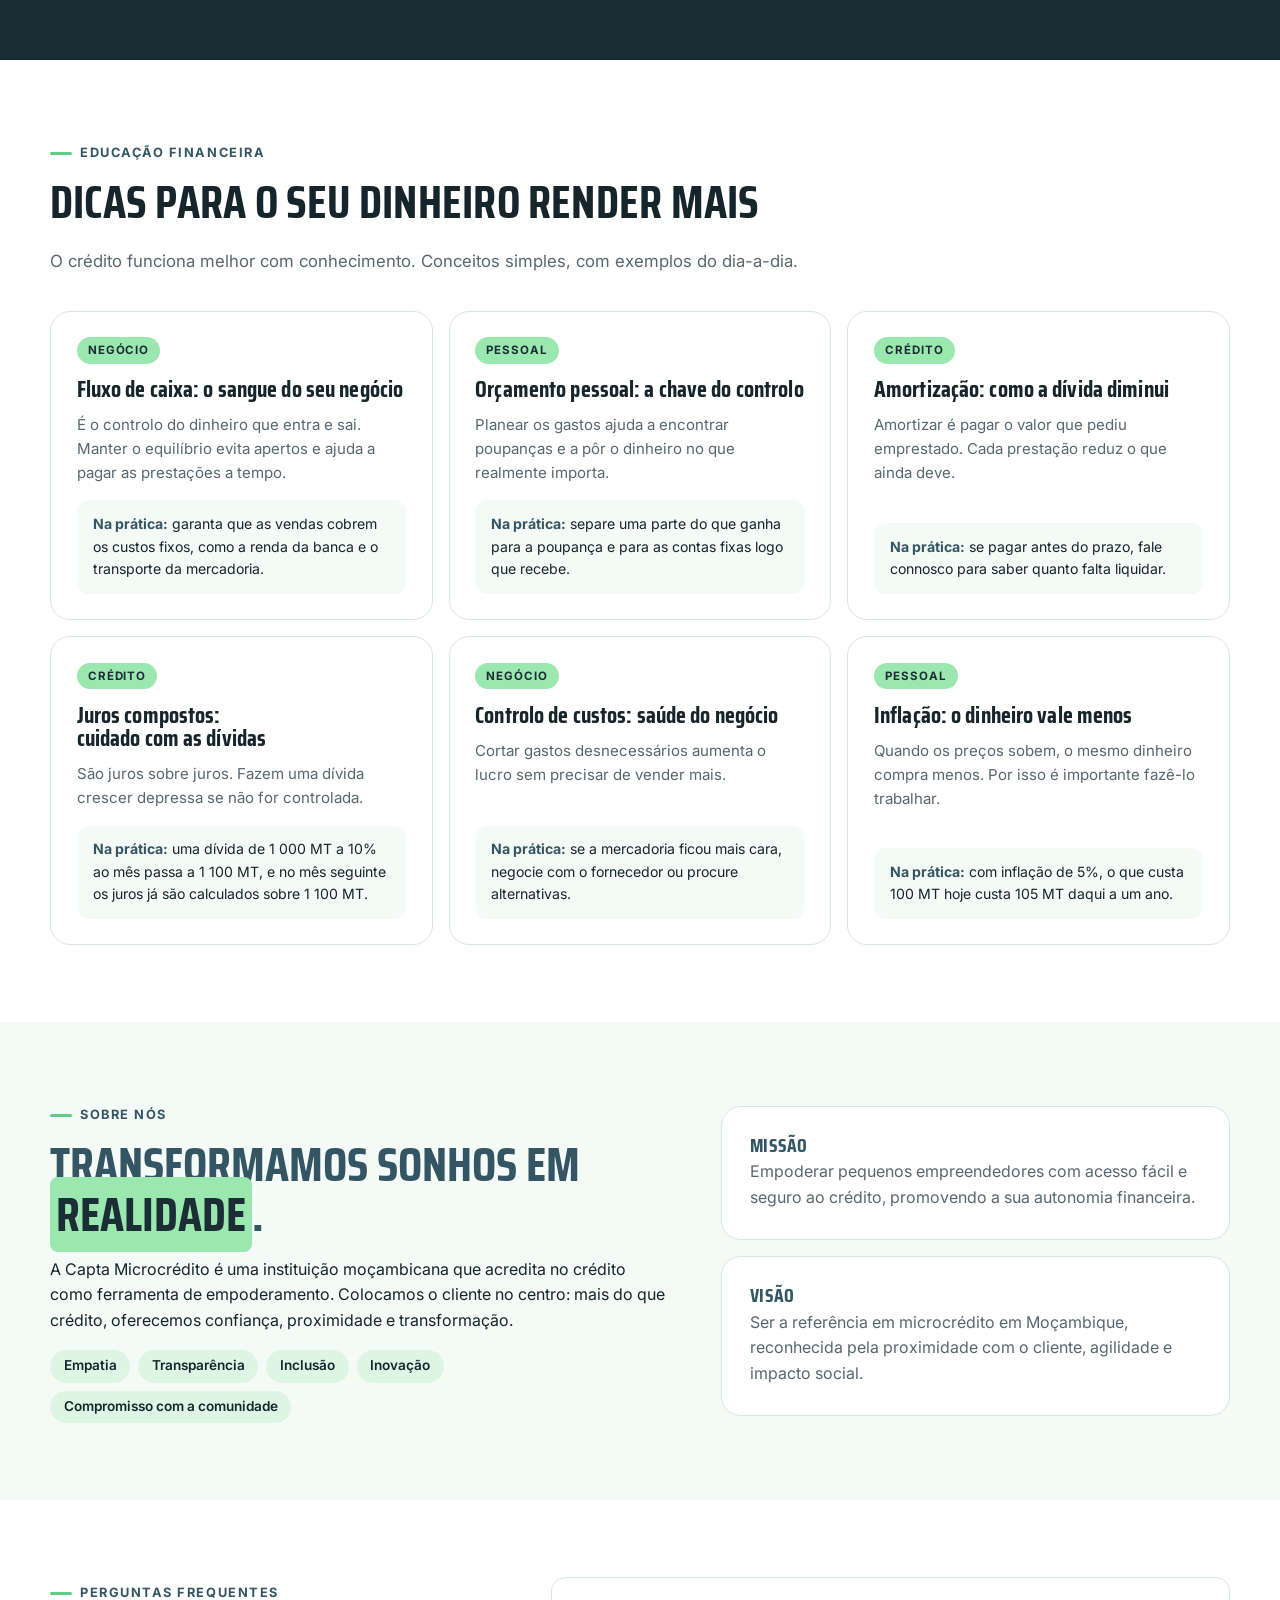
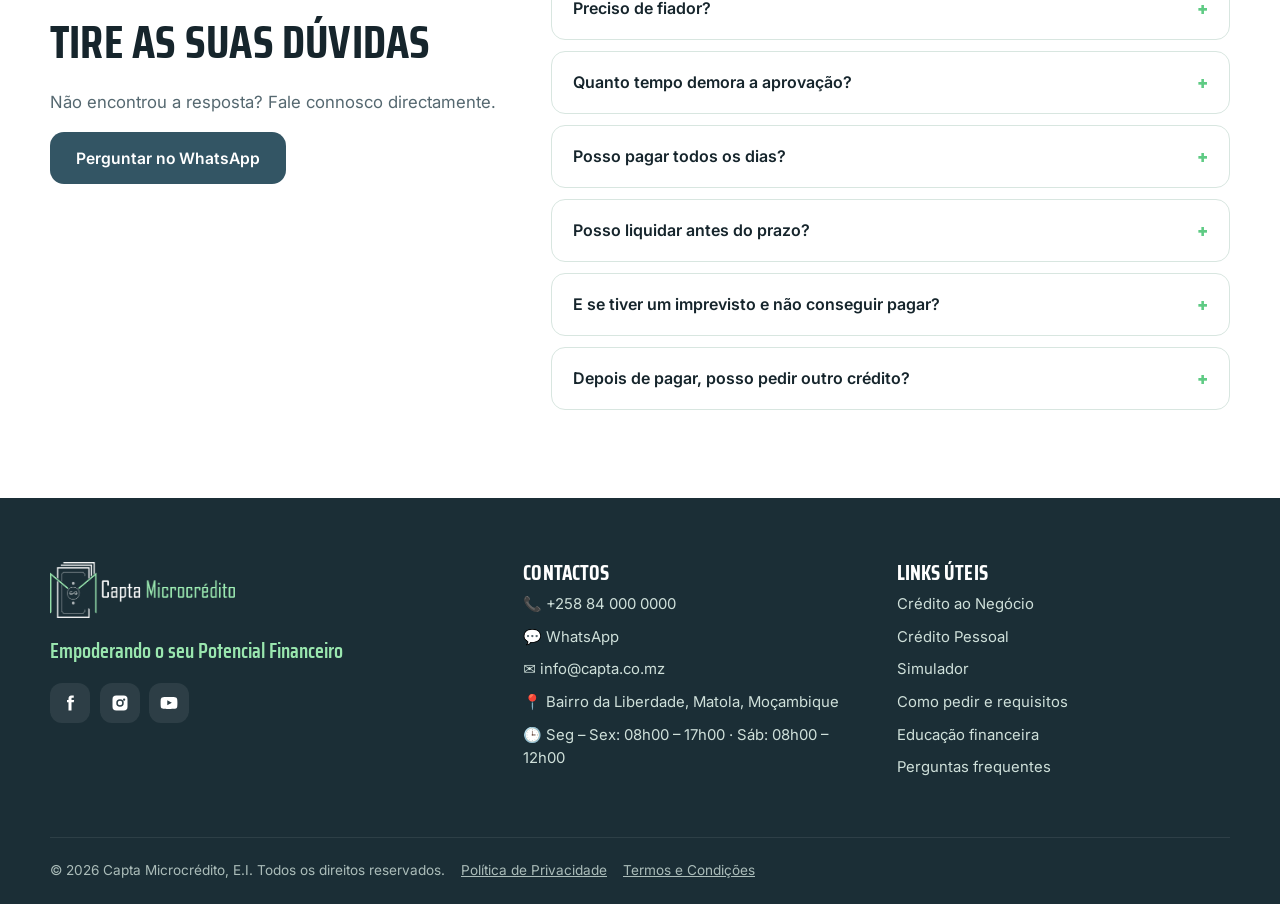
==== commit cb233472: "Capta v3.3: PDF da simulacao numa folha A4" ====
--- a/index.html
+++ b/index.html
@@ -24,7 +24,7 @@
   <link rel="preconnect" href="https://fonts.googleapis.com">
   <link rel="preconnect" href="https://fonts.gstatic.com" crossorigin>
   <link href="https://fonts.googleapis.com/css2?family=Saira+Condensed:wght@600;700&family=Inter:wght@400;500;600;700&display=swap" rel="stylesheet">
-  <link rel="stylesheet" href="css/style.css?v=3.2">
+  <link rel="stylesheet" href="css/style.css?v=3.3">
 </head>
 <body>
 
@@ -457,8 +457,8 @@
   <a href="#" class="btn btn--accent" id="mbarWa" target="_blank" rel="noopener">WhatsApp</a>
 </nav>
 
-<script src="js/config.js?v=3.2"></script>
-<script src="js/main.js?v=3.2"></script>
-<script src="js/extra.js?v=3.2"></script>
+<script src="js/config.js?v=3.3"></script>
+<script src="js/main.js?v=3.3"></script>
+<script src="js/extra.js?v=3.3"></script>
 </body>
 </html>
--- a/css/style.css
+++ b/css/style.css
@@ -307,16 +307,47 @@
   .hero__stats li{min-width:0;flex:1}
 }
 
-/* Impressão / PDF do plano */
+/* Impressão / PDF da simulação — 1 folha A4 */
 #printArea{display:none}
+@page{size:A4;margin:11mm 12mm}
 @media print{
-  body *{visibility:hidden}
-  #printArea,#printArea *{visibility:visible}
-  #printArea{display:block;position:absolute;left:0;top:0;width:100%;font-family:Arial,sans-serif;color:#000;padding:24px}
-  #printArea h1{font-size:22px;color:#335564;text-transform:none}
-  #printArea table{margin-top:12px}
-  #printArea .p-sum td{text-align:left}
-}
+  html,body{background:#fff!important;padding:0!important;margin:0}
+  body>*:not(#printArea){display:none!important}
+  #printArea{display:block}
+  *{-webkit-print-color-adjust:exact;print-color-adjust:exact}
+}
+.pdf{font:9.5pt/1.4 "Inter",Arial,sans-serif;color:#16252C}
+.pdf h2{font:700 13pt/1.1 "Saira Condensed","Arial Narrow",sans-serif;text-transform:uppercase;color:#335564;margin:0 0 2.5mm}
+.pdf__head{display:flex;justify-content:space-between;align-items:center;padding-bottom:3.5mm;border-bottom:1.2mm solid #9AE7AF;margin-bottom:4mm}
+.pdf__head img{height:15mm;width:auto}
+.pdf__meta{text-align:right;font-size:8.5pt;color:#556870}
+.pdf__meta b{display:block;font:700 15pt/1.1 "Saira Condensed","Arial Narrow",sans-serif;text-transform:uppercase;color:#335564}
+.pdf__hero{display:grid;grid-template-columns:1.3fr 1fr;border-radius:4mm;overflow:hidden;margin-bottom:4mm}
+.pdf__hero>div{padding:4mm 5mm}
+.pdf__hero p{margin:0;font-size:8.5pt}
+.pdf__hero strong{display:block;font:700 24pt/1.05 "Saira Condensed","Arial Narrow",sans-serif}
+.pdf__main{background:#9AE7AF;color:#1B2E36}
+.pdf__main strong{color:#1B2E36}
+.pdf__total{background:#335564;color:#fff}
+.pdf__total strong{color:#9AE7AF}
+.pdf__grid{display:grid;grid-template-columns:repeat(3,1fr);gap:2mm;margin-bottom:5mm}
+.pdf__grid div{border:.3mm solid #D8E6E0;border-radius:2.5mm;padding:2.2mm 3mm}
+.pdf__grid span{display:block;font-size:7.5pt;text-transform:uppercase;letter-spacing:.06em;color:#556870}
+.pdf__grid b{font-size:10pt}
+.pdf__plan{display:grid;gap:3mm;margin-bottom:5mm}
+.pdf__plan table{width:100%;border-collapse:collapse;font-size:8pt}
+.pdf__plan th{background:#F0FBF3;color:#335564;font-weight:700;text-align:right;padding:1.3mm 1.6mm;border-bottom:.4mm solid #9AE7AF}
+.pdf__plan td{padding:.9mm 1.6mm;text-align:right;border-bottom:.2mm solid #E6EFEB;white-space:nowrap}
+.pdf__plan th:first-child,.pdf__plan td:first-child{text-align:left;color:#556870}
+.pdf__plan th:nth-child(2),.pdf__plan td:nth-child(2){text-align:left}
+.pdf__plan tr:nth-child(even) td{background:#FAFDFB}
+.pdf--dense .pdf__plan table{font-size:7pt}
+.pdf--dense .pdf__plan td{padding:.55mm 1.2mm}
+.pdf__next{display:grid;grid-template-columns:repeat(3,1fr);gap:3mm;margin-bottom:4mm}
+.pdf__next div{background:#F0FBF3;border-radius:2.5mm;padding:2.5mm 3mm;font-size:8pt}
+.pdf__next b{display:block;color:#335564;font-size:8.5pt}
+.pdf__foot{border-top:.3mm solid #D8E6E0;padding-top:2.5mm;display:flex;justify-content:space-between;gap:4mm;font-size:7.5pt;color:#556870}
+.pdf__foot em{font:600 10pt "Saira Condensed","Arial Narrow",sans-serif;color:#335564;font-style:normal;white-space:nowrap}
 
 /* ===== v3.2 — acessibilidade, páginas legais e 404 ===== */
 .logo img{height:56px}
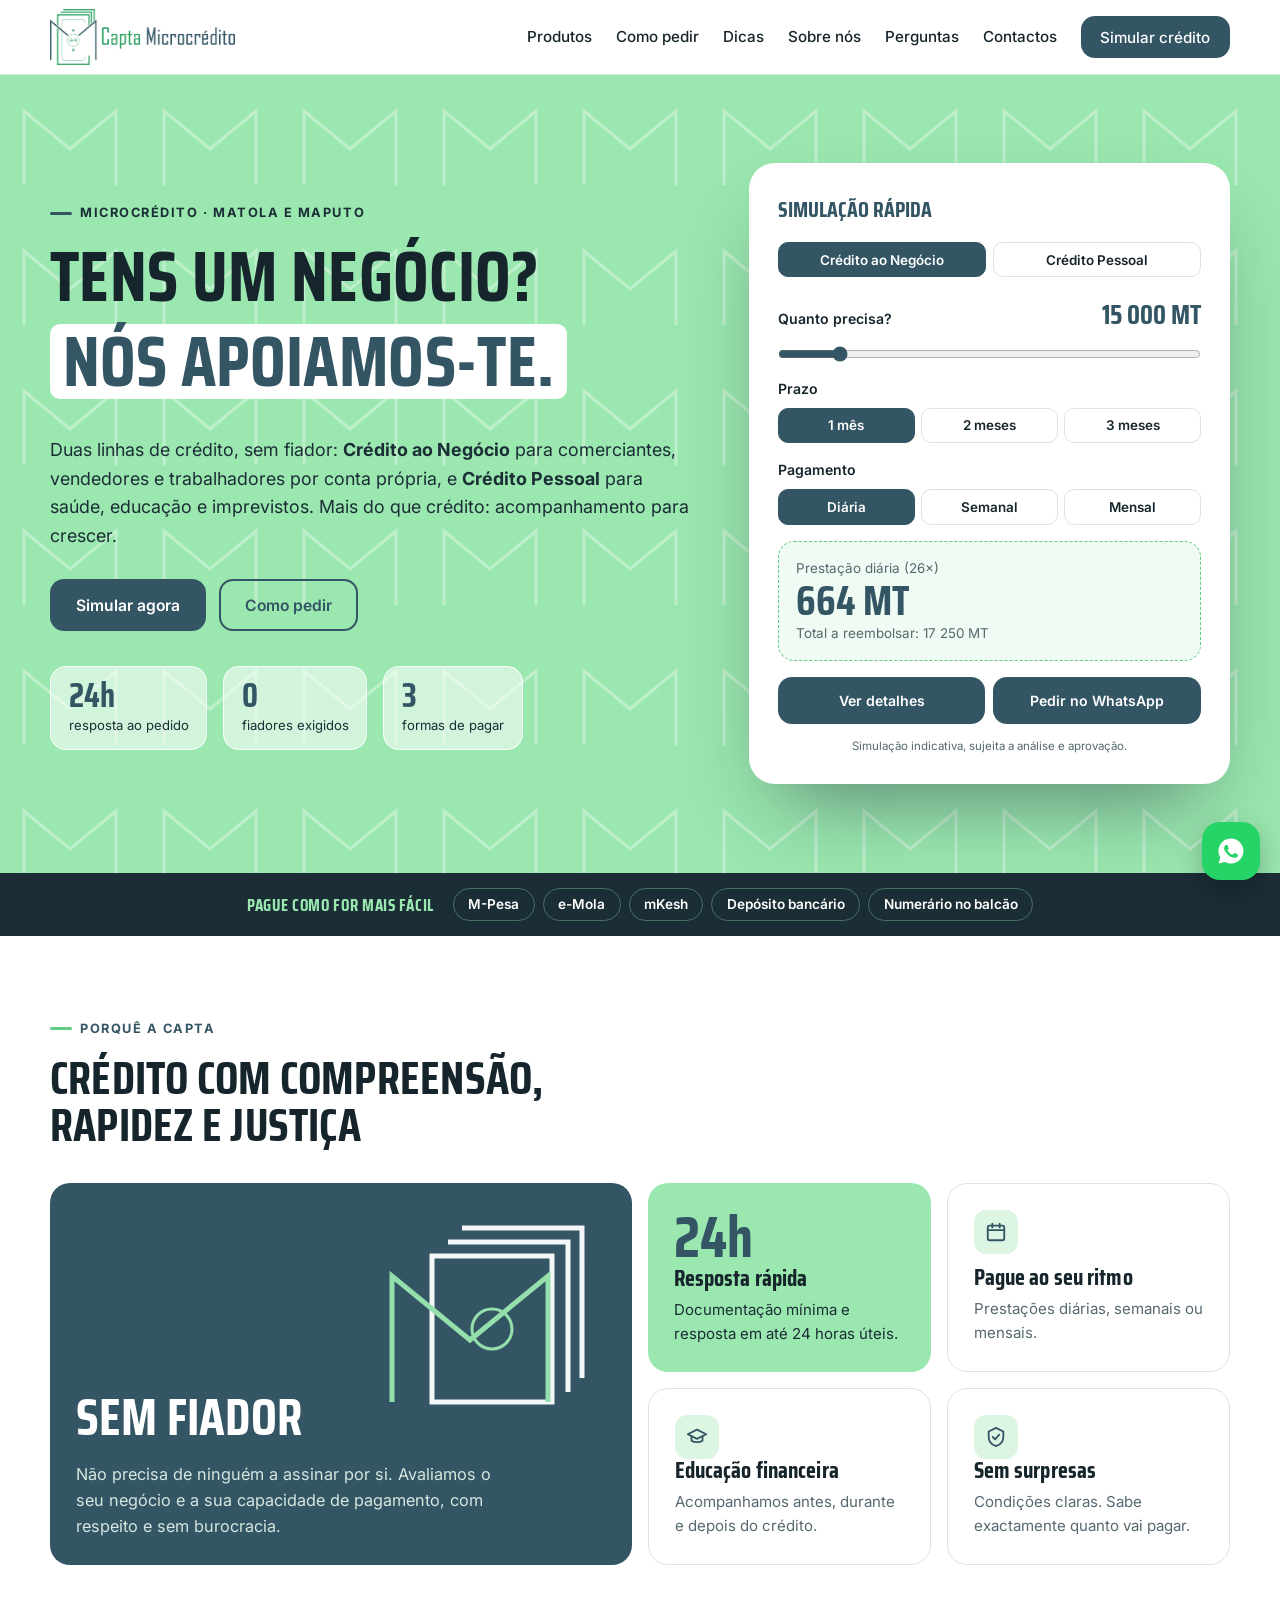
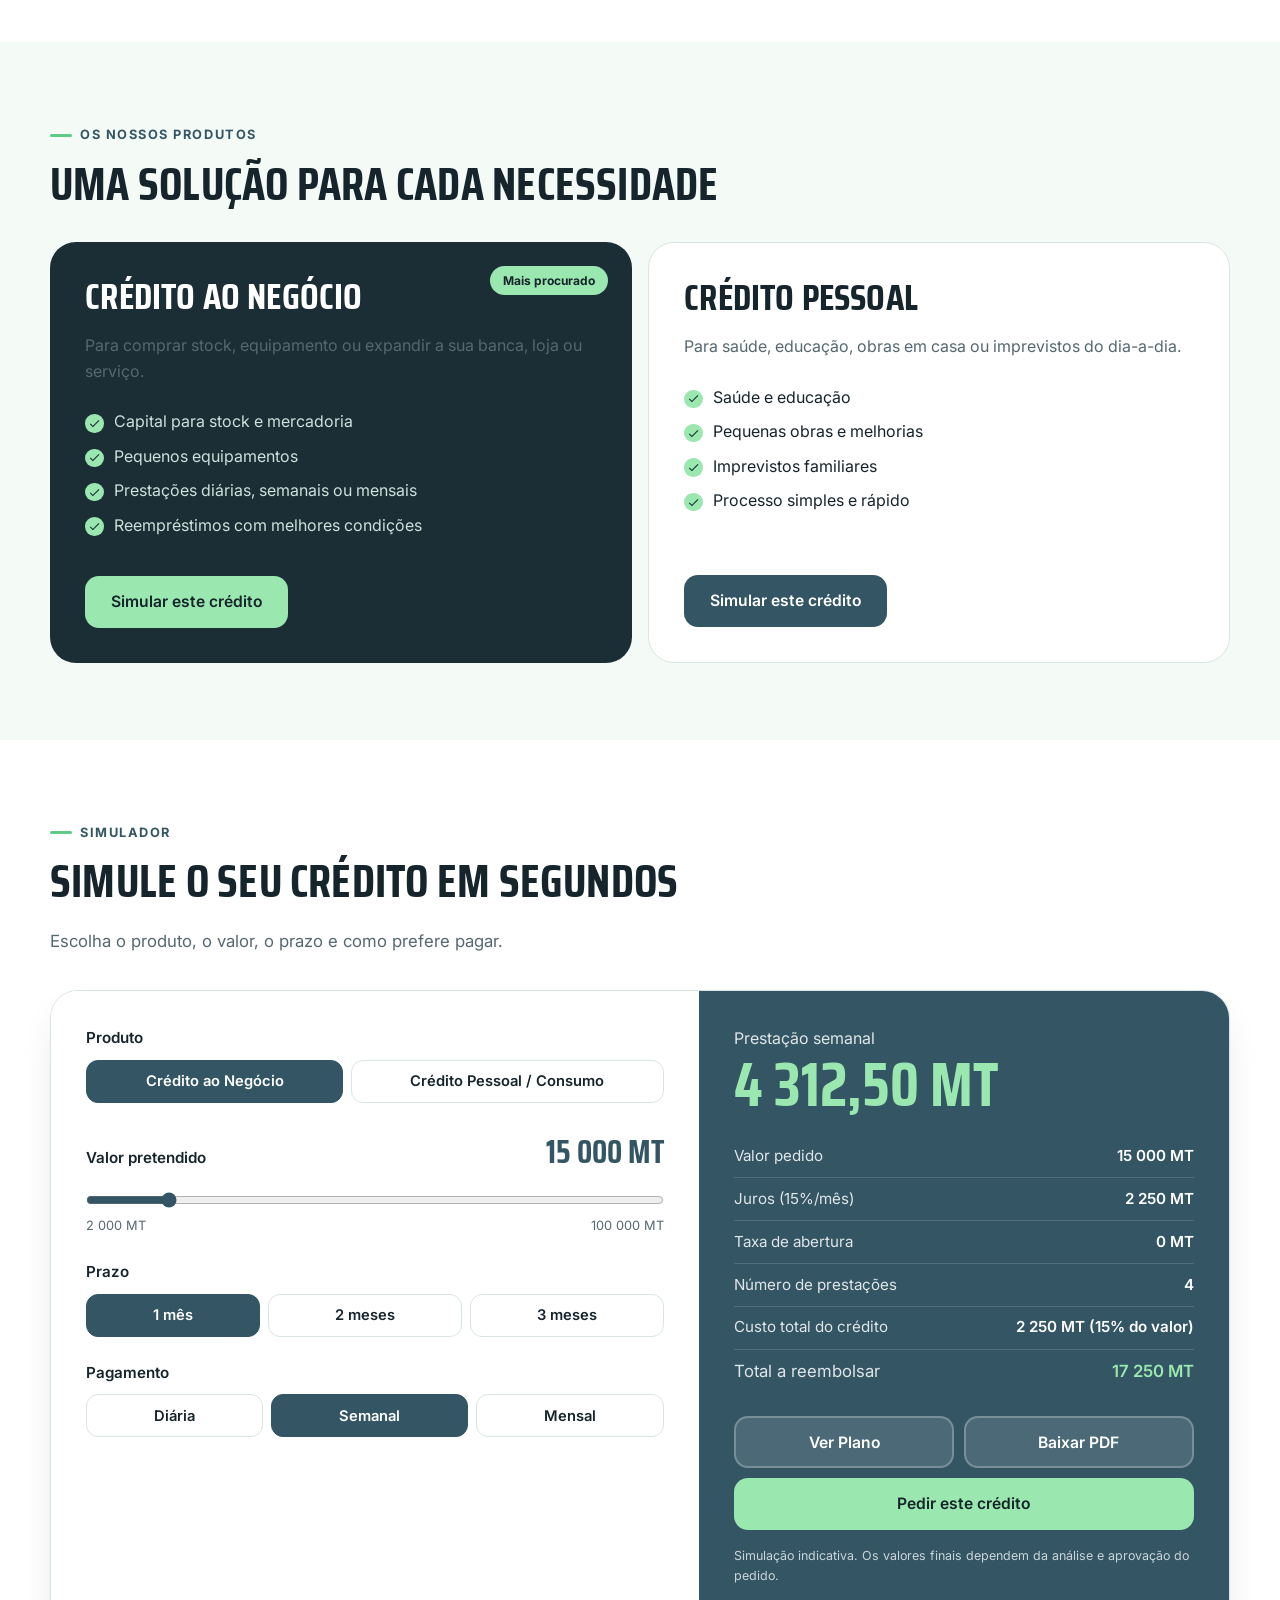
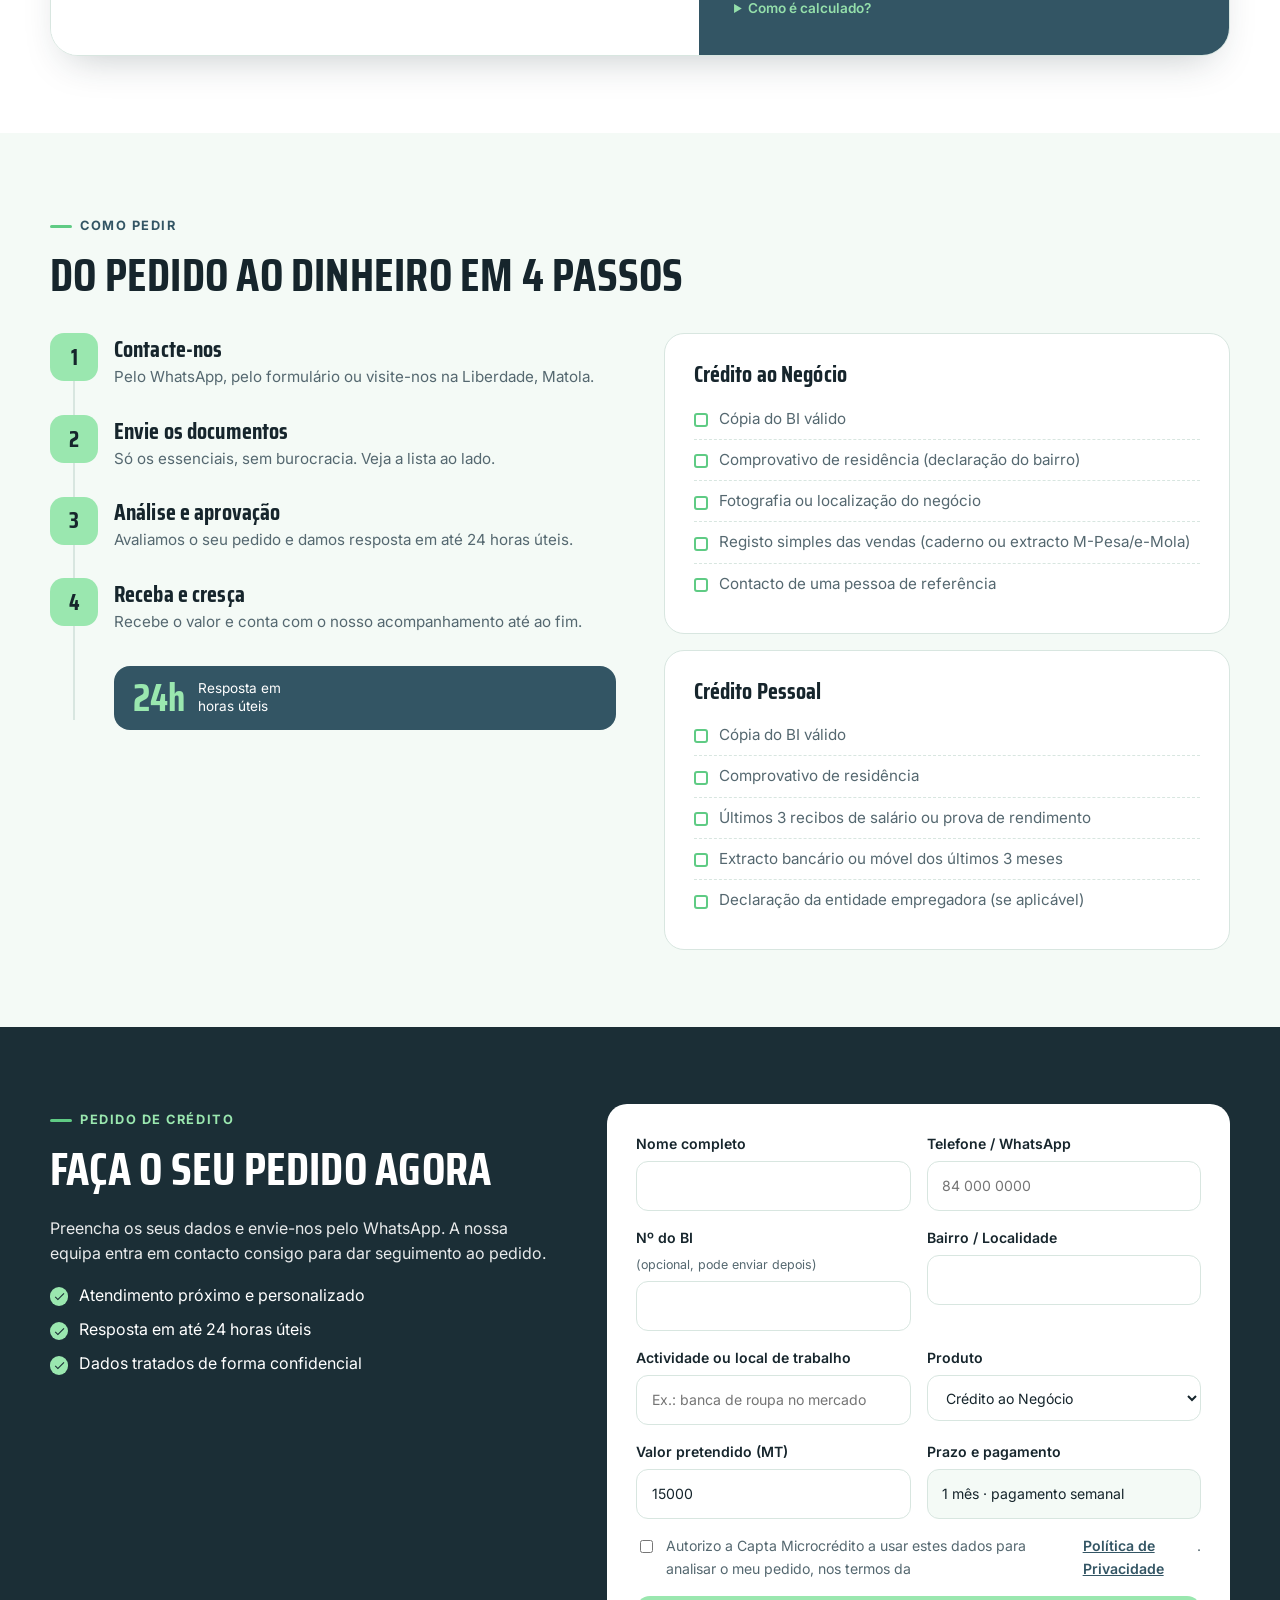
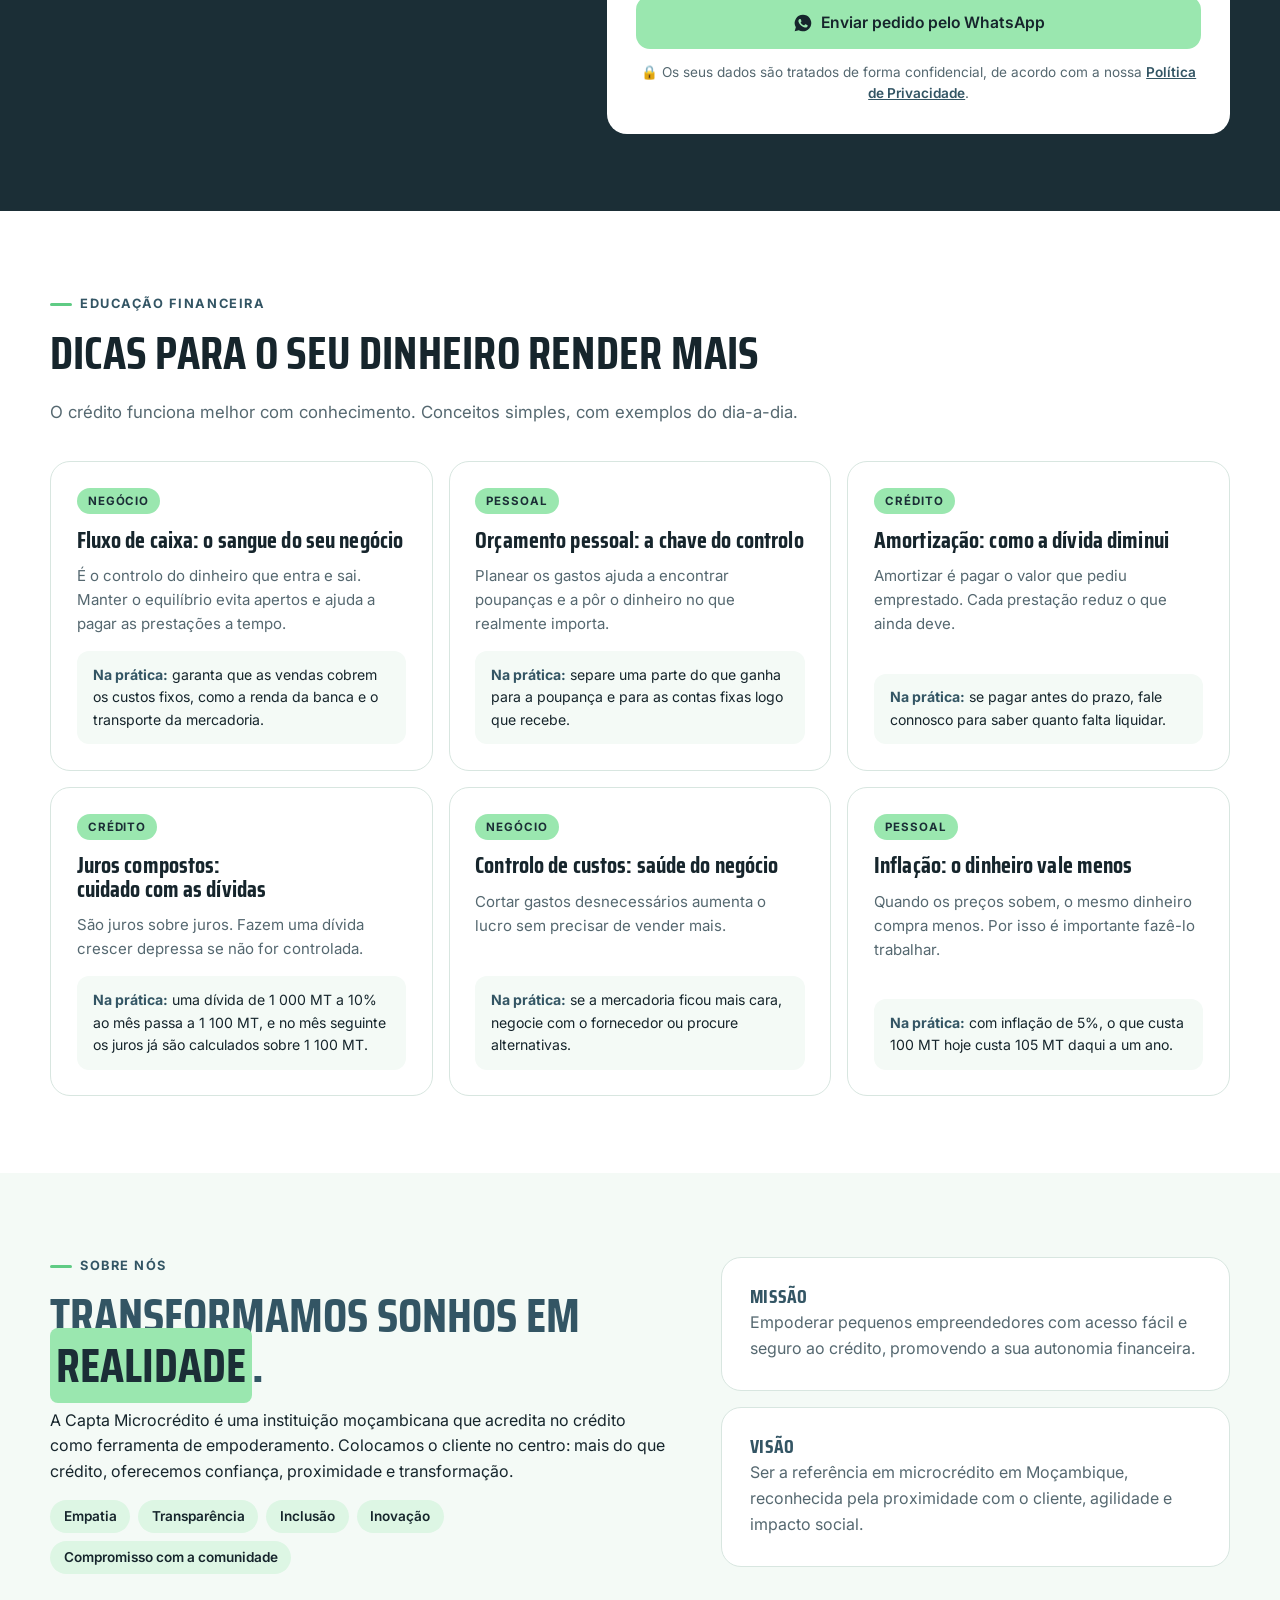
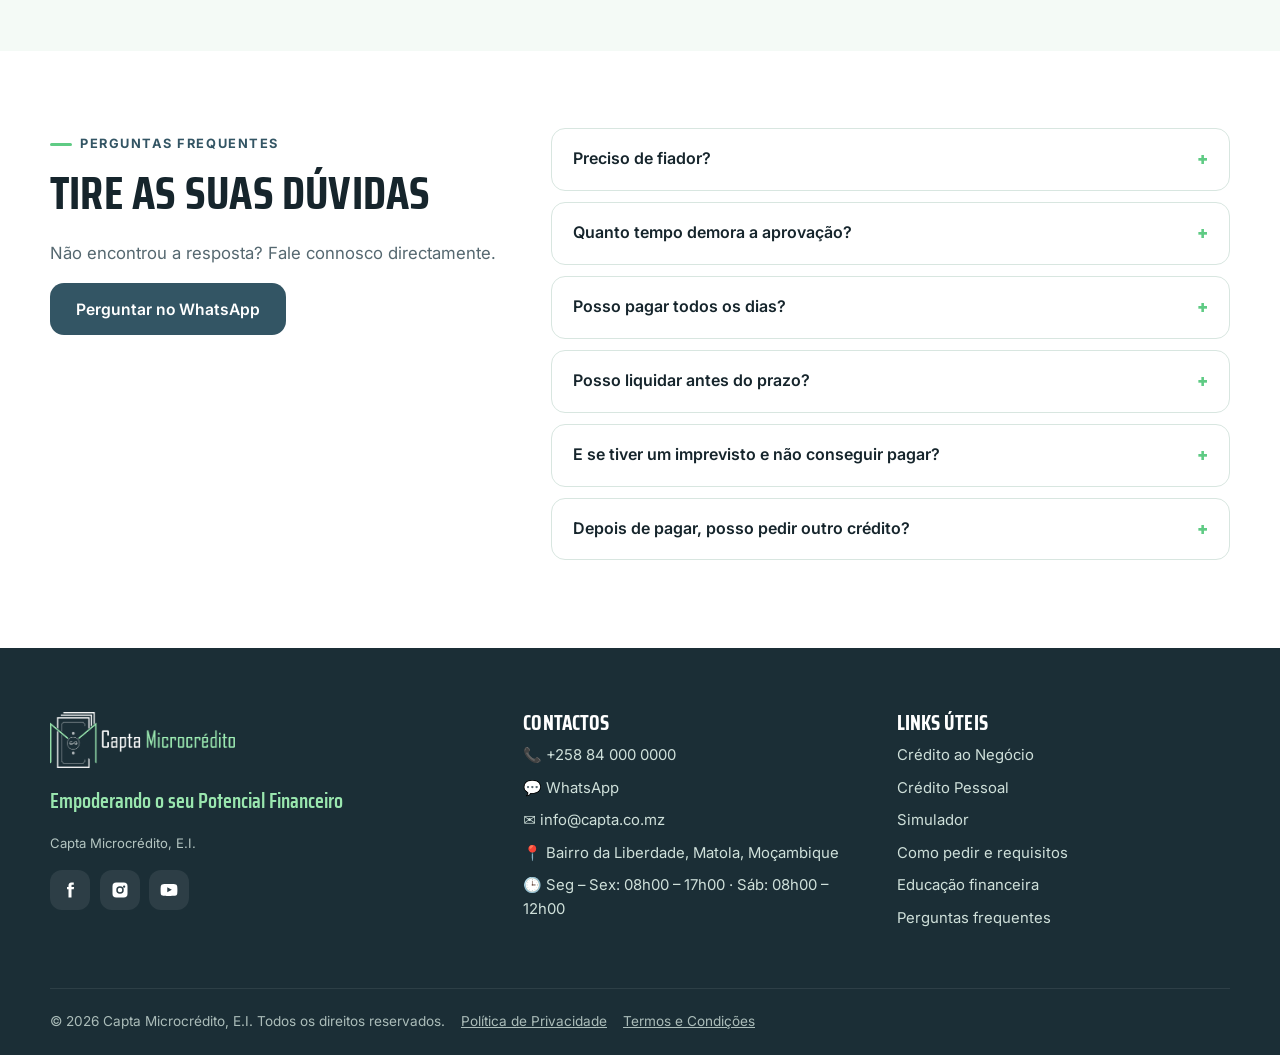
==== commit 132e3603: "Capta v3.4: transparência, dados institucionais, duas linhas de crédito" ====
--- a/index.html
+++ b/index.html
@@ -24,7 +24,7 @@
   <link rel="preconnect" href="https://fonts.googleapis.com">
   <link rel="preconnect" href="https://fonts.gstatic.com" crossorigin>
   <link href="https://fonts.googleapis.com/css2?family=Saira+Condensed:wght@600;700&family=Inter:wght@400;500;600;700&display=swap" rel="stylesheet">
-  <link rel="stylesheet" href="css/style.css?v=3.3">
+  <link rel="stylesheet" href="css/style.css?v=3.4">
 </head>
 <body>
 
@@ -56,7 +56,7 @@
     <div class="hero__text">
       <span class="eyebrow">Microcrédito · Matola e Maputo</span>
       <h1>Tens um negócio? <span class="hl">Nós apoiamos-te.</span></h1>
-      <p class="lead">Crédito rápido, justo e sem fiador para comerciantes, vendedores, jovens empreendedores e trabalhadores por conta própria. Mais do que crédito: acompanhamento para crescer.</p>
+      <p class="lead">Duas linhas de crédito, sem fiador: <strong>Crédito ao Negócio</strong> para comerciantes, vendedores e trabalhadores por conta própria, e <strong>Crédito Pessoal</strong> para saúde, educação e imprevistos. Mais do que crédito: acompanhamento para crescer.</p>
       <div class="hero__cta">
         <a href="#simulador" class="btn btn--accent">Simular agora</a>
         <a href="#como-pedir" class="btn btn--ghost">Como pedir</a>
@@ -70,6 +70,7 @@
     <div class="hero__card">
       <form class="qsim" onsubmit="return false" aria-label="Simulação rápida">
         <p class="qsim__title">Simulação rápida</p>
+        <div class="qsim__pills" id="qProd" aria-label="Produto"></div>
         <div class="qsim__row"><label for="qValor">Quanto precisa?</label><output id="qValorOut" class="qsim__val">—</output></div>
         <input type="range" id="qValor">
         <div class="qsim__row"><span>Prazo</span></div>
@@ -85,7 +86,7 @@
           <a href="#simulador" class="btn btn--primary">Ver detalhes</a>
           <a href="#" class="btn btn--accent" id="qWa">Pedir no WhatsApp</a>
         </div>
-        <p class="qsim__note">Crédito ao Negócio · simulação indicativa, sujeita a aprovação.</p>
+        <p class="qsim__note">Simulação indicativa, sujeita a análise e aprovação.</p>
       </form>
     </div>
   </div>
@@ -217,6 +218,7 @@
           <div><dt>Juros (<span id="resTaxa"></span>)</dt><dd id="resJuros">—</dd></div>
           <div id="resAberturaRow"><dt>Taxa de abertura</dt><dd id="resAbertura">—</dd></div>
           <div><dt>Número de prestações</dt><dd id="resN">—</dd></div>
+          <div><dt>Custo total do crédito</dt><dd id="resCusto">—</dd></div>
           <div class="sim__total"><dt>Total a reembolsar</dt><dd id="resTotal">—</dd></div>
         </dl>
         <div class="sim__actions">
@@ -225,6 +227,7 @@
           <a href="#pedido" class="btn btn--accent" id="btnPedir">Pedir este crédito</a>
         </div>
         <p class="sim__disclaimer">Simulação indicativa. Os valores finais dependem da análise e aprovação do pedido.</p>
+        <details class="calc"><summary>Como é calculado?</summary><p><b>Juros</b> = valor pedido × taxa mensal × número de meses.<br><b>Total a reembolsar</b> = valor pedido + juros<span id="calcAbertura"> + taxa de abertura</span>.<br><b>Prestação</b> = total ÷ número de prestações (diária: 26 por mês, de segunda a sábado; semanal: 4 por mês; mensal: 1 por mês).</p></details>
       </div>
     </div>
 
@@ -294,7 +297,7 @@
       <ul class="checks">
         <li>Atendimento próximo e personalizado</li>
         <li>Resposta em até 24 horas úteis</li>
-        <li>Dados tratados com total confidencialidade</li>
+        <li>Dados tratados de forma confidencial</li>
       </ul>
     </div>
     <form class="card form" id="pedidoForm" novalidate>
@@ -316,7 +319,7 @@
         <svg class="wa-ico" viewBox="0 0 24 24" aria-hidden="true"><path d="M12 2a10 10 0 0 0-8.6 15.1L2 22l5-1.3A10 10 0 1 0 12 2zm5.4 14.2c-.2.6-1.3 1.2-1.8 1.2-.5.1-1 .2-3.3-.7-2.8-1.1-4.5-4-4.7-4.2-.1-.2-1.1-1.5-1.1-2.8 0-1.4.7-2 1-2.3.2-.3.5-.3.7-.3h.5c.2 0 .4 0 .6.5l.8 2c.1.2.1.3 0 .5l-.3.5-.4.4c-.1.1-.3.3-.1.6.2.3.7 1.2 1.5 1.9 1 .9 1.9 1.2 2.2 1.3.3.1.4.1.6-.1l.8-1c.2-.3.4-.2.6-.1l2 .9c.3.1.5.2.5.3.1.1.1.7-.1 1.3z"/></svg>
         Enviar pedido pelo WhatsApp
       </button>
-      <p class="form__note">🔒 Dados 100% confidenciais e protegidos.</p>
+      <p class="form__note">🔒 Os seus dados são tratados de forma confidencial, de acordo com a nossa <a href="privacidade.html" target="_blank" rel="noopener">Política de Privacidade</a>.</p>
     </form>
   </div>
 </section>
@@ -421,6 +424,7 @@
     <div>
       <img src="assets/logo-branco.png" alt="Capta Microcrédito" width="185" height="56" style="height:56px;width:auto">
       <p class="footer__slogan">Empoderando o seu Potencial Financeiro</p>
+      <ul class="footer__inst" id="footerInst" hidden></ul>
       <div class="social">
         <a id="lnkFacebook" href="#" aria-label="Facebook"><svg viewBox="0 0 24 24"><path d="M14 8V6c0-.9.6-1 1-1h2V2h-3c-3 0-4 2-4 4v2H8v3h2v11h4V11h3l.5-3H14z"/></svg></a>
         <a id="lnkInstagram" href="#" aria-label="Instagram"><svg viewBox="0 0 24 24"><path d="M7 2h10a5 5 0 0 1 5 5v10a5 5 0 0 1-5 5H7a5 5 0 0 1-5-5V7a5 5 0 0 1 5-5zm5 5a5 5 0 1 0 0 10 5 5 0 0 0 0-10zm0 2a3 3 0 1 1 0 6 3 3 0 0 1 0-6zm5.5-3a1.5 1.5 0 1 0 0 3 1.5 1.5 0 0 0 0-3z"/></svg></a>
@@ -457,8 +461,8 @@
   <a href="#" class="btn btn--accent" id="mbarWa" target="_blank" rel="noopener">WhatsApp</a>
 </nav>
 
-<script src="js/config.js?v=3.3"></script>
-<script src="js/main.js?v=3.3"></script>
-<script src="js/extra.js?v=3.3"></script>
+<script src="js/config.js?v=3.4"></script>
+<script src="js/main.js?v=3.4"></script>
+<script src="js/extra.js?v=3.4"></script>
 </body>
 </html>
--- a/css/style.css
+++ b/css/style.css
@@ -382,3 +382,11 @@
 .notfound__art{width:180px;margin:0 auto 1.5rem}
 .notfound p{color:var(--muted);max-width:32em;margin-inline:auto}
 .notfound__cta{justify-content:center}
+
+/* ===== v3.4 — transparência e dados institucionais ===== */
+.calc{margin-top:.8rem;font-size:.85rem;opacity:.95}
+.calc summary{cursor:pointer;font-weight:600;color:var(--mint)}
+.calc p{margin:.5rem 0 0;line-height:1.55;opacity:.9}
+.footer__inst{list-style:none;padding:0;margin:0 0 1rem;font-size:.82rem;opacity:.85}
+.footer__inst li{margin:.2rem 0}
+.form__note a{color:var(--slate);font-weight:600}
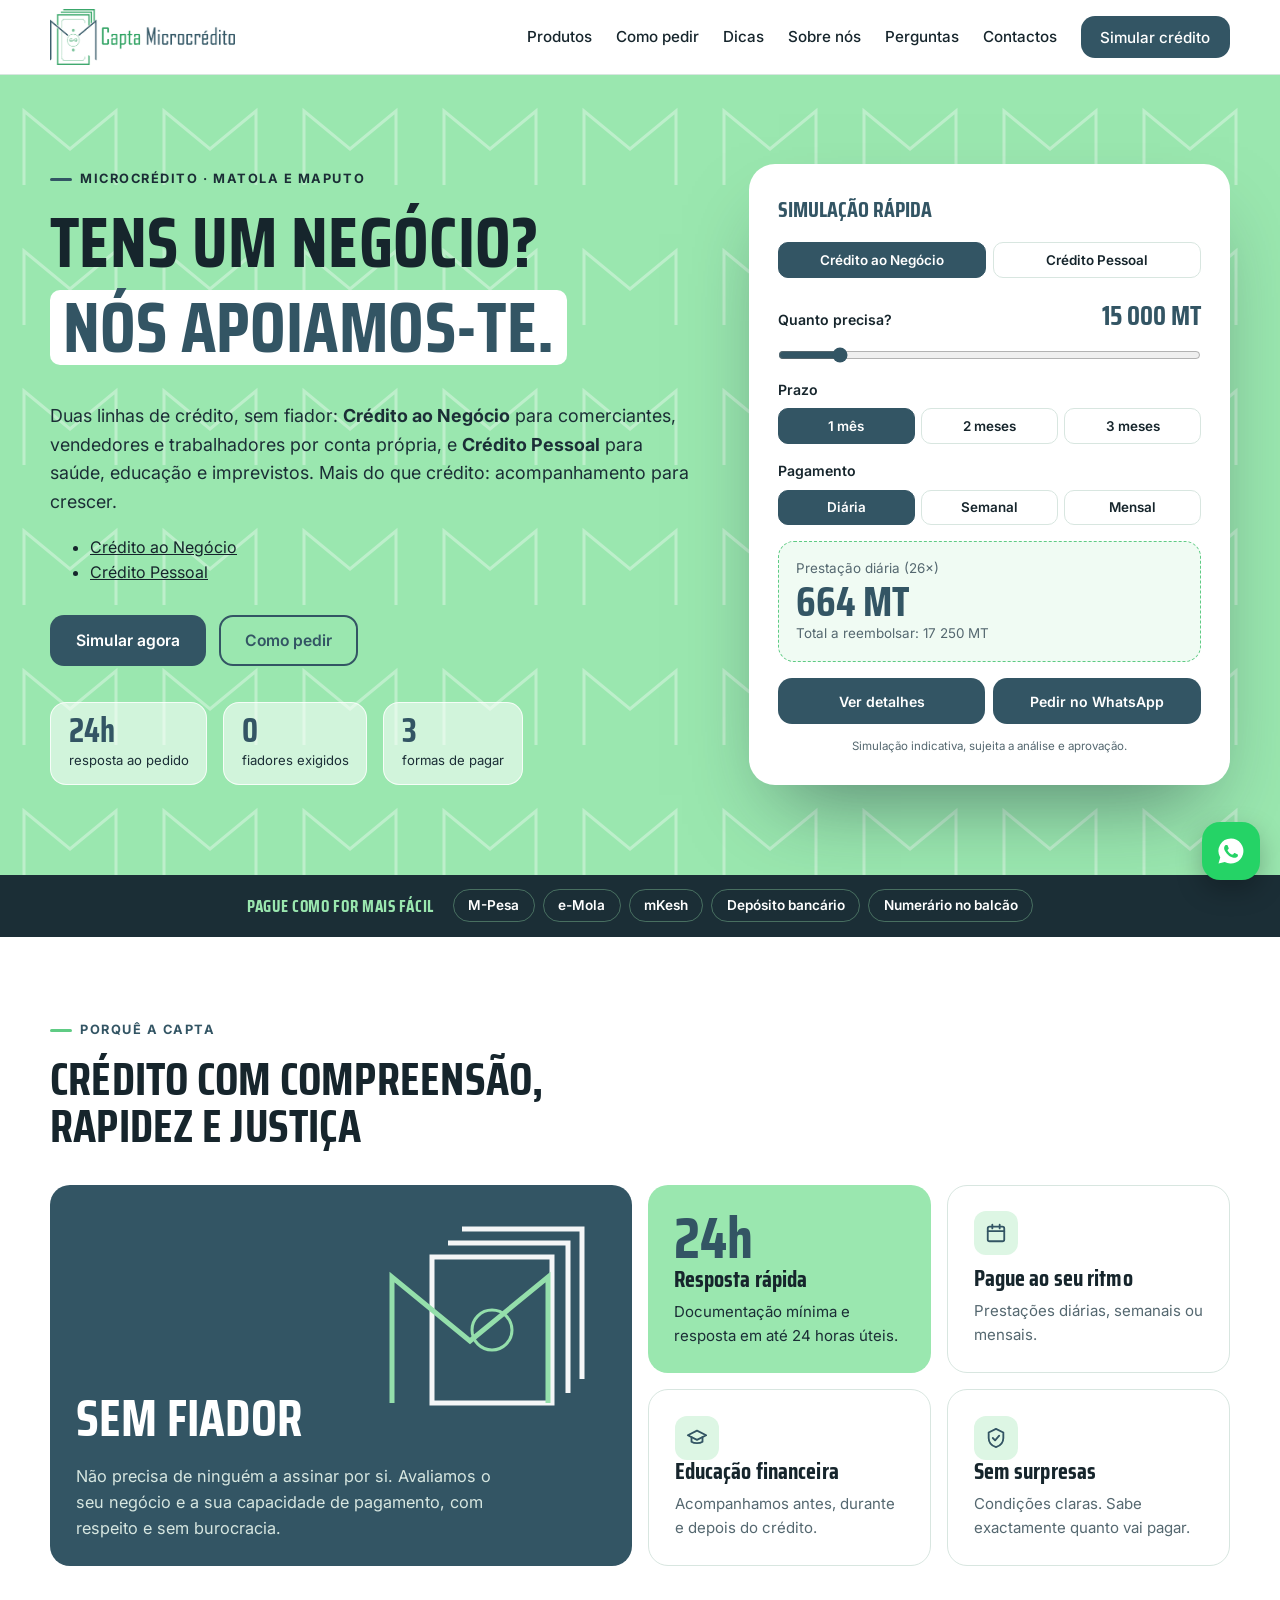
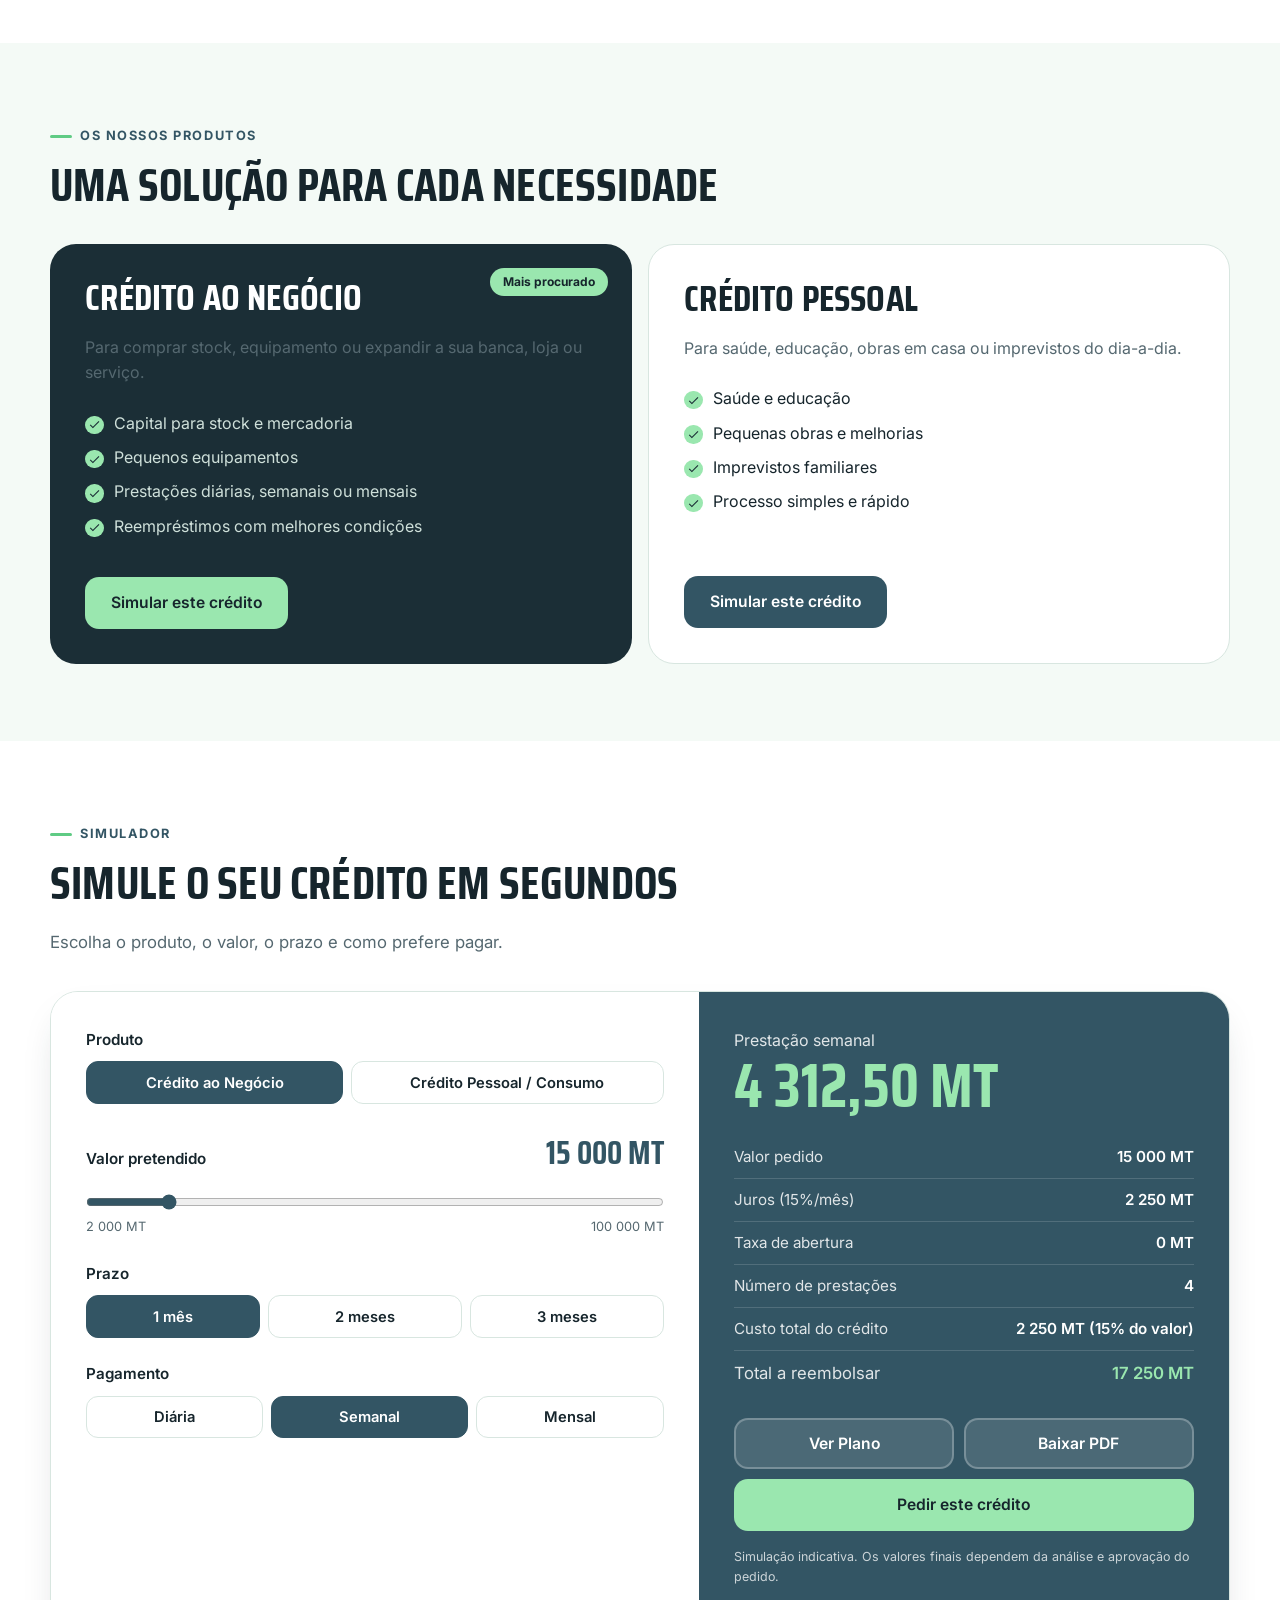
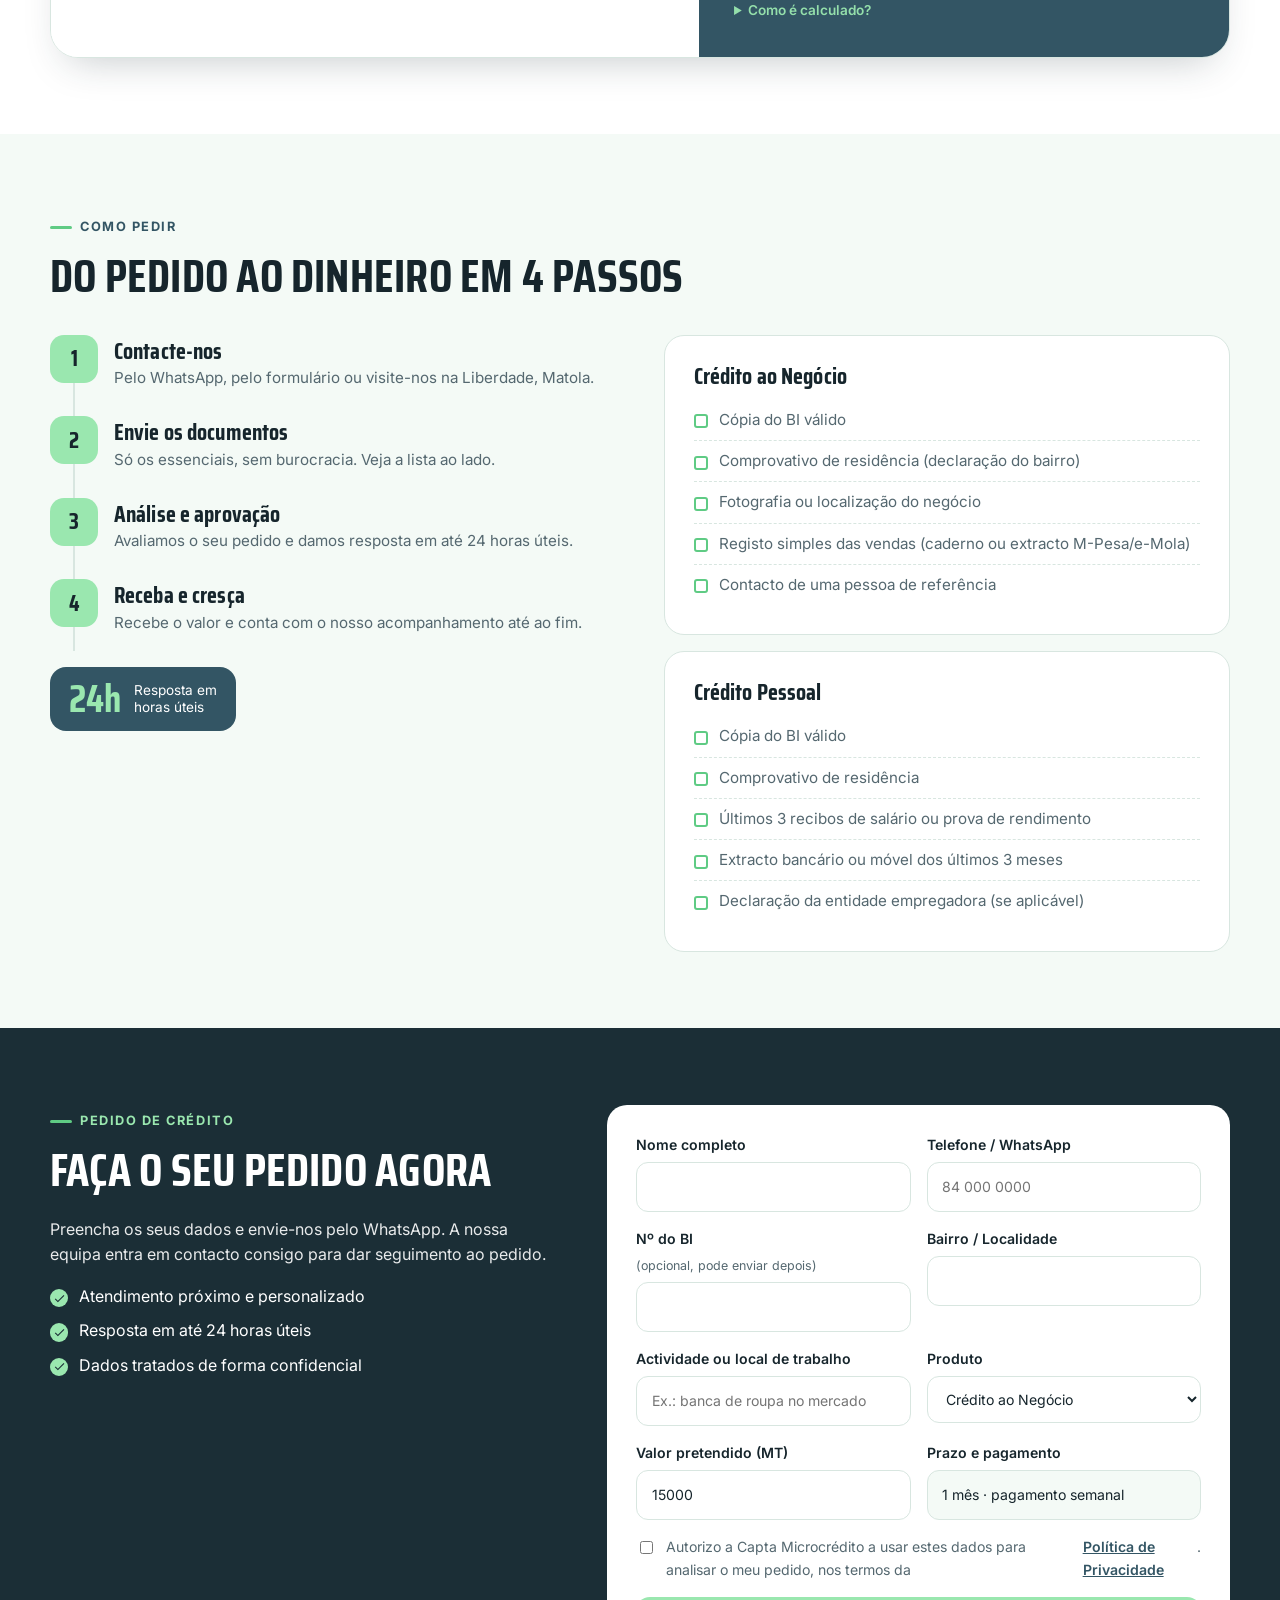
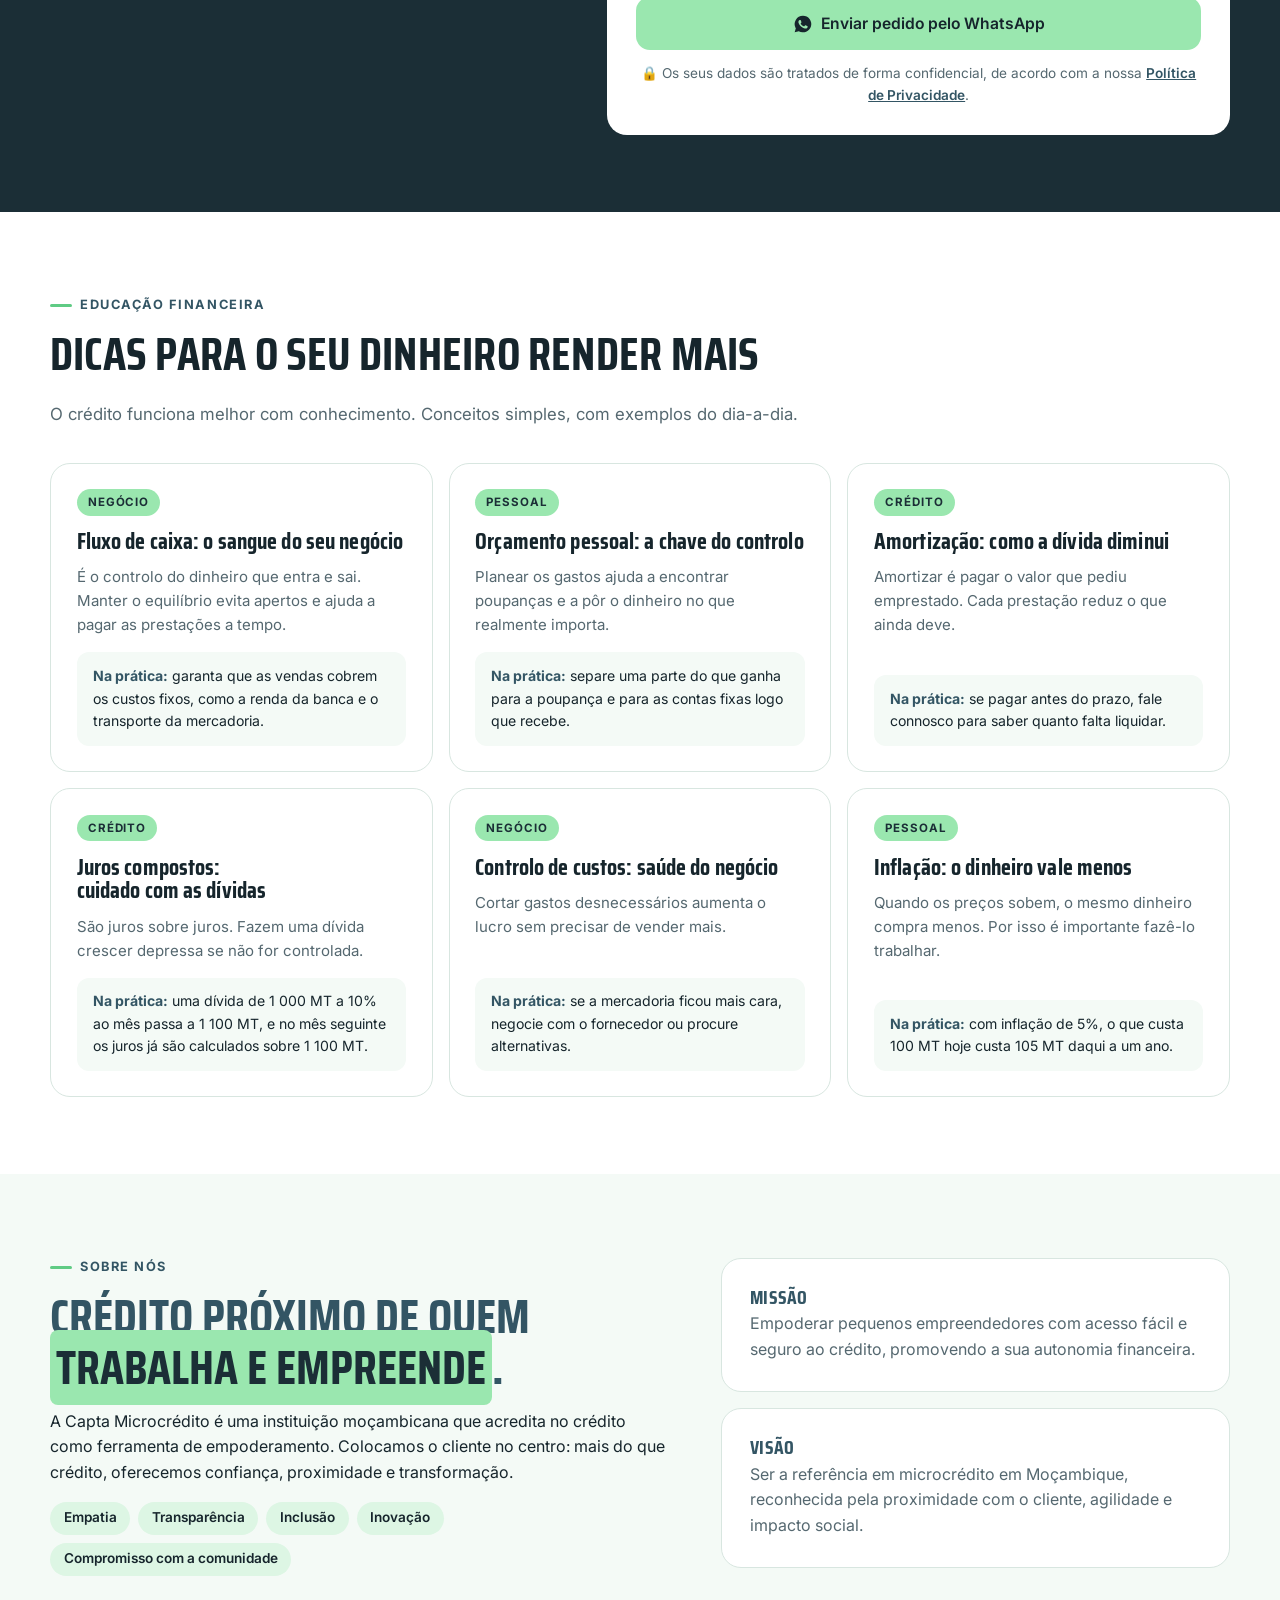
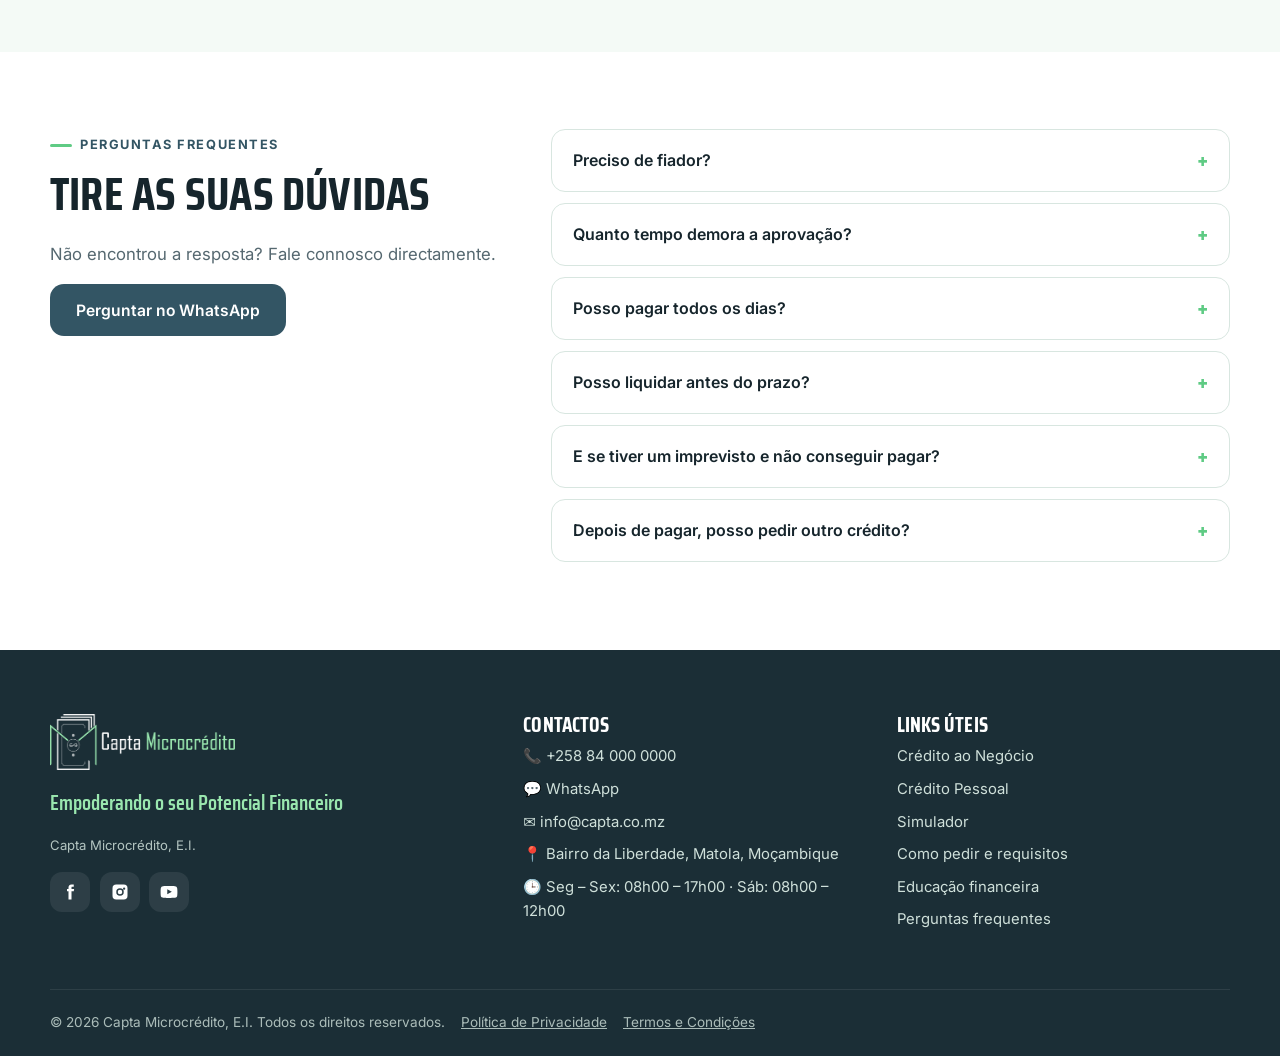
==== commit a7a51311: "Capta v3.5: passos, produtos no topo, rodapé institucional" ====
--- a/index.html
+++ b/index.html
@@ -24,7 +24,7 @@
   <link rel="preconnect" href="https://fonts.googleapis.com">
   <link rel="preconnect" href="https://fonts.gstatic.com" crossorigin>
   <link href="https://fonts.googleapis.com/css2?family=Saira+Condensed:wght@600;700&family=Inter:wght@400;500;600;700&display=swap" rel="stylesheet">
-  <link rel="stylesheet" href="css/style.css?v=3.4">
+  <link rel="stylesheet" href="css/style.css?v=3.5">
 </head>
 <body>
 
@@ -57,6 +57,7 @@
       <span class="eyebrow">Microcrédito · Matola e Maputo</span>
       <h1>Tens um negócio? <span class="hl">Nós apoiamos-te.</span></h1>
       <p class="lead">Duas linhas de crédito, sem fiador: <strong>Crédito ao Negócio</strong> para comerciantes, vendedores e trabalhadores por conta própria, e <strong>Crédito Pessoal</strong> para saúde, educação e imprevistos. Mais do que crédito: acompanhamento para crescer.</p>
+      <ul class="hero__prods"><li><a href="#produtos">Crédito ao Negócio</a></li><li><a href="#produtos">Crédito Pessoal</a></li></ul>
       <div class="hero__cta">
         <a href="#simulador" class="btn btn--accent">Simular agora</a>
         <a href="#como-pedir" class="btn btn--ghost">Como pedir</a>
@@ -254,13 +255,15 @@
       <h2>Do pedido ao dinheiro em 4 passos</h2>
     </div>
     <div class="howto">
+      <div class="howto__steps">
       <ol class="steps">
         <li><span class="steps__n">1</span><div><h3>Contacte-nos</h3><p>Pelo WhatsApp, pelo formulário ou visite-nos na Liberdade, Matola.</p></div></li>
         <li><span class="steps__n">2</span><div><h3>Envie os documentos</h3><p>Só os essenciais, sem burocracia. Veja a lista ao lado.</p></div></li>
         <li><span class="steps__n">3</span><div><h3>Análise e aprovação</h3><p>Avaliamos o seu pedido e damos resposta em até 24 horas úteis.</p></div></li>
         <li><span class="steps__n">4</span><div><h3>Receba e cresça</h3><p>Recebe o valor e conta com o nosso acompanhamento até ao fim.</p></div></li>
-        <li style="padding:0"><span></span><div class="badge-24"><strong>24h</strong><span>Resposta em<br>horas úteis</span></div></li>
       </ol>
+      <p class="badge-24"><strong>24h</strong><span>Resposta em<br>horas úteis</span></p>
+      </div>
       <div class="req-cards" id="requisitos">
         <div class="card">
           <h3>Crédito ao Negócio</h3>
@@ -378,7 +381,7 @@
   <div class="container about">
     <div>
       <span class="eyebrow">Sobre nós</span>
-      <p class="about__quote">Transformamos sonhos em <span>realidade</span>.</p>
+      <p class="about__quote">Crédito próximo de quem <span>trabalha e empreende</span>.</p>
       <p>A Capta Microcrédito é uma instituição moçambicana que acredita no crédito como ferramenta de empoderamento. Colocamos o cliente no centro: mais do que crédito, oferecemos confiança, proximidade e transformação.</p>
       <ul class="pills">
         <li>Empatia</li><li>Transparência</li><li>Inclusão</li><li>Inovação</li><li>Compromisso com a comunidade</li>
@@ -424,7 +427,7 @@
     <div>
       <img src="assets/logo-branco.png" alt="Capta Microcrédito" width="185" height="56" style="height:56px;width:auto">
       <p class="footer__slogan">Empoderando o seu Potencial Financeiro</p>
-      <ul class="footer__inst" id="footerInst" hidden></ul>
+      <ul class="footer__inst" id="footerInst"><li>Capta Microcrédito, E.I.</li><li>Bairro da Liberdade, Matola – Moçambique</li></ul>
       <div class="social">
         <a id="lnkFacebook" href="#" aria-label="Facebook"><svg viewBox="0 0 24 24"><path d="M14 8V6c0-.9.6-1 1-1h2V2h-3c-3 0-4 2-4 4v2H8v3h2v11h4V11h3l.5-3H14z"/></svg></a>
         <a id="lnkInstagram" href="#" aria-label="Instagram"><svg viewBox="0 0 24 24"><path d="M7 2h10a5 5 0 0 1 5 5v10a5 5 0 0 1-5 5H7a5 5 0 0 1-5-5V7a5 5 0 0 1 5-5zm5 5a5 5 0 1 0 0 10 5 5 0 0 0 0-10zm0 2a3 3 0 1 1 0 6 3 3 0 0 1 0-6zm5.5-3a1.5 1.5 0 1 0 0 3 1.5 1.5 0 0 0 0-3z"/></svg></a>
@@ -433,7 +436,12 @@
     </div>
     <div>
       <h4>Contactos</h4>
-      <ul class="footer__list" id="footerContactos"></ul>
+      <ul class="footer__list" id="footerContactos">
+        <li>📞 Telefone / WhatsApp: +258 84 000 0000</li>
+        <li>✉️ info@capta.co.mz</li>
+        <li>📍 Bairro da Liberdade, Matola, Moçambique</li>
+        <li>🕒 Seg – Sex: 08h00 – 17h00 · Sáb: 08h00 – 12h00</li>
+      </ul>
     </div>
     <div>
       <h4>Links úteis</h4>
@@ -461,8 +469,8 @@
   <a href="#" class="btn btn--accent" id="mbarWa" target="_blank" rel="noopener">WhatsApp</a>
 </nav>
 
-<script src="js/config.js?v=3.4"></script>
-<script src="js/main.js?v=3.4"></script>
-<script src="js/extra.js?v=3.4"></script>
+<script src="js/config.js?v=3.5"></script>
+<script src="js/main.js?v=3.5"></script>
+<script src="js/extra.js?v=3.5"></script>
 </body>
 </html>
